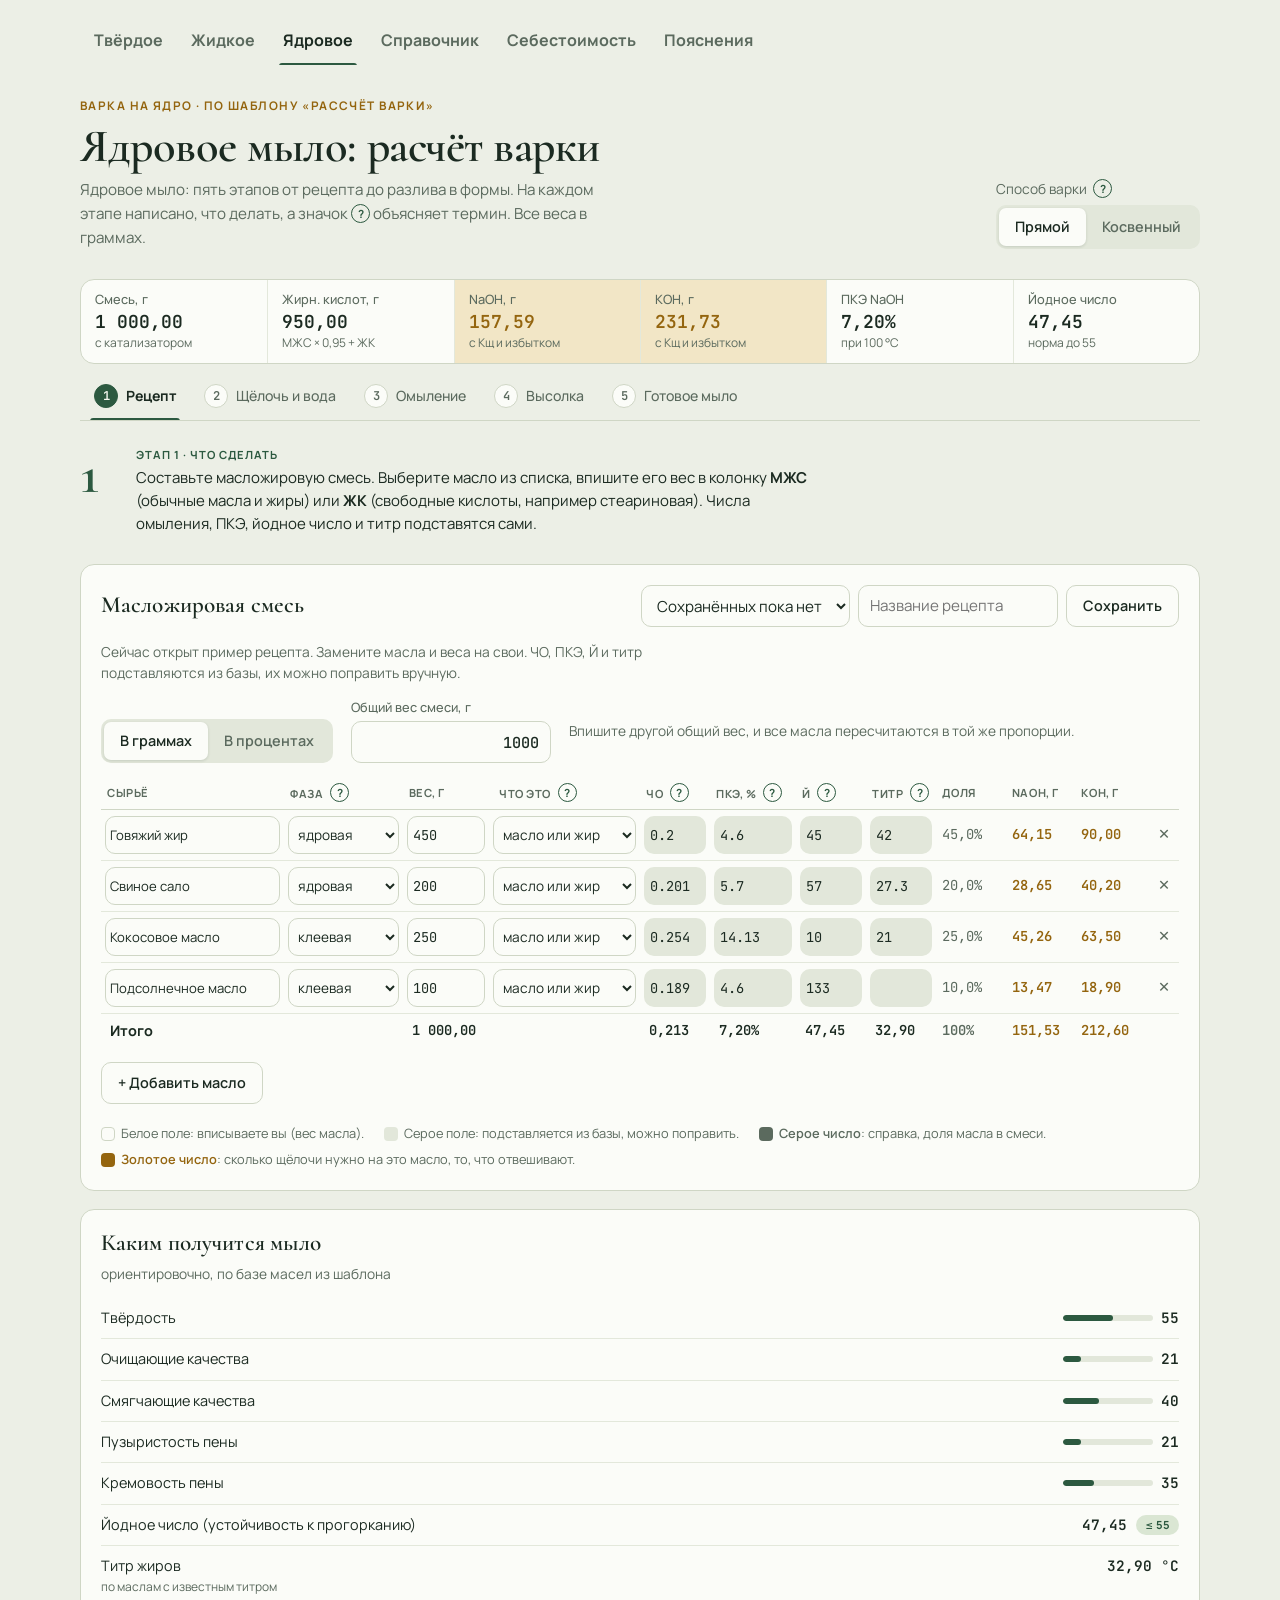
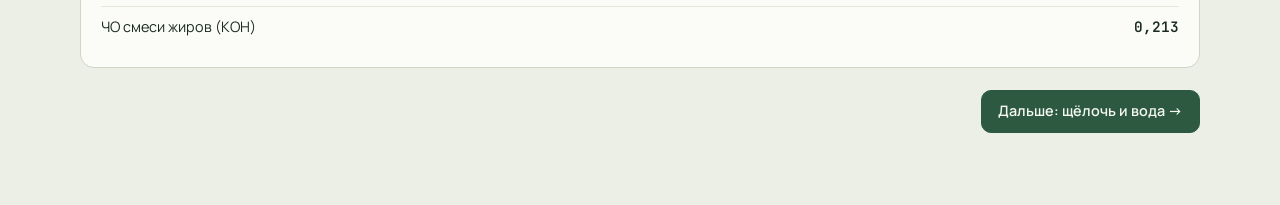
==== index.html @ 6441ebe9 "Убрана «Вода на разведение» из Жидкого Co-Authored-By: Claude Opus 5.5 <noreply@anthropic.com> Claud" ====
<!doctype html>
<html lang="ru">
<head>
<meta charset="utf-8">
<meta name="viewport" content="width=device-width,initial-scale=1,viewport-fit=cover">
<title>Калькулятор мыла</title>
<link rel="preconnect" href="https://fonts.googleapis.com">
<link rel="preconnect" href="https://fonts.gstatic.com" crossorigin>
<link rel="stylesheet" href="https://fonts.googleapis.com/css2?family=Cormorant:wght@500;600;700&family=Manrope:wght@400;500;600;700&family=JetBrains+Mono:wght@400;600&display=swap">
<style>
/* Layout: журнал варки в цветах алеппского мыла — лавровая зелень внутри, золотистая корка снаружи.
   Сверху сводка и лента этапов, ниже один этап: «что сделать», «что отвесить», затем расчёты и замеры. */
:root{
  --bg:#ecefe6; --surface:#fbfcf8; --sunk:#e2e7da; --line:#cfd6c5; --line-soft:#e3e8db;
  --ink:#1b2a21; --muted:#5b6a5e; --accent:#2c5940; --accent-ink:#f5f8f0; --accent-soft:#dae6d3;
  --lye:#94650f; --lye-soft:#f2e6c6; --bad:#a63f2e; --bad-soft:#f4ddd6;
  --f-display:"Cormorant","Cormorant Garamond",Georgia,"Times New Roman",serif;
  --f-ui:"Manrope","Segoe UI",system-ui,-apple-system,Roboto,sans-serif;
  --f-num:"JetBrains Mono",ui-monospace,"Cascadia Mono",Consolas,monospace;
  --r:14px; --r-s:10px;
}
@media (prefers-color-scheme:dark){:root:not([data-theme="light"]){
  --bg:#101712; --surface:#172019; --sunk:#1f2a22; --line:#2e3c32; --line-soft:#243028;
  --ink:#e5ece2; --muted:#9aa89c; --accent:#8cc49f; --accent-ink:#0e1711; --accent-soft:#1e3326;
  --lye:#e2b65c; --lye-soft:#382d15; --bad:#ee8f7e; --bad-soft:#3b211c; color-scheme:dark}}
:root[data-theme="dark"]{
  --bg:#101712; --surface:#172019; --sunk:#1f2a22; --line:#2e3c32; --line-soft:#243028;
  --ink:#e5ece2; --muted:#9aa89c; --accent:#8cc49f; --accent-ink:#0e1711; --accent-soft:#1e3326;
  --lye:#e2b65c; --lye-soft:#382d15; --bad:#ee8f7e; --bad-soft:#3b211c; color-scheme:dark}
*{box-sizing:border-box}
[hidden]{display:none!important}
body{background:var(--bg);color:var(--ink);font:15px/1.55 var(--f-ui);padding:0 16px 64px;-webkit-font-smoothing:antialiased}
.wrap{max-width:1120px;margin:0 auto}
h1,h2,h3{text-wrap:balance;margin:0;line-height:1.15}
h1{font:600 clamp(2rem,5vw,2.9rem)/1.02 var(--f-display);letter-spacing:-.01em}
h2{font:600 1.45rem/1.15 var(--f-display);letter-spacing:.005em}
h3{font-size:.72rem;font-weight:700;text-transform:uppercase;letter-spacing:.09em;color:var(--muted)}
p{margin:0}
b{font-weight:700}
.num,input.n,td.n,th.n,dd{font-family:var(--f-num);font-variant-numeric:tabular-nums}

/* header */
header.top{display:flex;flex-wrap:wrap;gap:16px 32px;align-items:end;justify-content:space-between;padding-block:32px 20px}
header.top .eyebrow{font-size:.74rem;font-weight:700;letter-spacing:.12em;text-transform:uppercase;color:var(--lye)}
header.top .sub{color:var(--muted);font-size:.95rem;max-width:58ch}
.mode{display:grid;gap:6px;justify-items:start}
.mode .note{display:flex;gap:6px;align-items:center}

/* sticky summary + stepper */
.sticky{position:sticky;top:env(safe-area-inset-top,0px);z-index:5;background:var(--bg);padding-block:10px 0;display:grid;gap:10px;margin-bottom:24px}
.tiles{display:grid;grid-template-columns:repeat(6,minmax(0,1fr));background:var(--surface);border:1px solid var(--line);border-radius:var(--r);overflow:hidden}
.tile{padding:10px 14px;display:grid;gap:1px;border-left:1px solid var(--line-soft);min-width:0}
.tile:first-child{border-left:0}
.tile .l{font-size:.72rem;color:var(--muted);white-space:nowrap;overflow:hidden;text-overflow:ellipsis}
.tile .v{font:600 1.12rem/1.25 var(--f-num);font-variant-numeric:tabular-nums}
.tile .u{font-size:.7rem;color:var(--muted);white-space:nowrap;overflow:hidden;text-overflow:ellipsis}
.tile.lye{background:var(--lye-soft)}
.tile.lye .v{color:var(--lye)}
.steps{display:flex;align-items:center;gap:0;overflow-x:auto;scrollbar-width:none;border-bottom:1px solid var(--line)}
.steps::-webkit-scrollbar{display:none}
.steps button{font:inherit;font-size:.92rem;font-weight:600;border:0;background:none;color:var(--muted);padding:10px 14px 12px;cursor:pointer;white-space:nowrap;display:flex;gap:8px;align-items:center;position:relative}
.steps button b{display:inline-grid;place-items:center;width:24px;height:24px;border-radius:50%;border:1.5px solid var(--line);font:600 .76rem var(--f-num);color:var(--muted);background:var(--surface)}
.steps button[aria-current="step"]{color:var(--ink)}
.steps button[aria-current="step"]::after{content:"";position:absolute;left:10px;right:10px;bottom:-1px;height:3px;border-radius:3px 3px 0 0;background:var(--accent)}
.steps button[aria-current="step"] b{background:var(--accent);border-color:var(--accent);color:var(--accent-ink)}
.steps button.done b{background:var(--accent-soft);border-color:var(--accent-soft);color:var(--accent)}
.steps button.done b::before{content:"✓"}
.steps button.done b span{display:none}
.steps .sep{flex:0 0 1px;height:22px;background:var(--line);margin:0 8px}
.steps button.tool{font-weight:500}
.steps button:hover{color:var(--ink)}

/* panels */
section.panel{display:grid;gap:18px}
.block{background:var(--surface);border:1px solid var(--line);border-radius:var(--r);padding:20px;display:grid;gap:14px;min-width:0;align-content:start}
.block>header{display:flex;flex-wrap:wrap;gap:6px 12px;align-items:center;justify-content:space-between}
.block>header .note{flex-basis:100%}
.note{color:var(--muted);font-size:.86rem;max-width:72ch}
.grid2{display:grid;grid-template-columns:repeat(auto-fit,minmax(min(100%,360px),1fr));gap:18px}
.fields{display:grid;grid-template-columns:repeat(auto-fill,minmax(min(100%,190px),1fr));gap:12px 16px}
label.f{display:flex;flex-wrap:wrap;gap:4px 6px;align-items:center;align-content:start;font-size:.8rem;font-weight:500;color:var(--muted)}
label.f>input,label.f>select{flex:1 0 100%}
label.f.check{color:var(--ink);font-size:.86rem}
label.f.check>input{flex:0 0 auto;width:18px;height:18px;min-height:0;padding:0;margin:0;accent-color:var(--accent)}
input,select{font:inherit;color:var(--ink);background:var(--surface);border:1px solid var(--line);border-radius:var(--r-s);padding:9px 11px;min-height:42px;width:100%;min-width:0;transition:border-color .15s,box-shadow .15s}
input.n{text-align:right;font-size:.95rem}
input.n:not(.manual){background:var(--sunk);border-color:transparent}
input.manual{background:var(--surface);border-color:var(--line)}
input:hover,select:hover{border-color:var(--muted)}
input:focus,select:focus{outline:none;border-color:var(--accent);box-shadow:0 0 0 3px var(--accent-soft)}
button:focus-visible,summary:focus-visible{outline:2px solid var(--accent);outline-offset:2px}
.seg{display:inline-flex;background:var(--sunk);border-radius:999px;padding:3px}
.seg button{font:inherit;font-weight:600;font-size:.9rem;border:0;background:none;color:var(--muted);padding:8px 16px;border-radius:999px;cursor:pointer}
.seg button[aria-pressed="true"]{background:var(--surface);color:var(--ink);box-shadow:0 1px 3px rgba(20,40,25,.14)}
.btn{font:inherit;font-weight:600;font-size:.9rem;border:1px solid var(--line);background:var(--surface);color:var(--ink);border-radius:999px;padding:9px 16px;cursor:pointer;min-height:42px}
.btn:hover{border-color:var(--muted)}
.btn.primary{background:var(--accent);border-color:var(--accent);color:var(--accent-ink)}
.btn.primary:hover{filter:brightness(1.08)}
.btn.ghost{border-color:transparent;background:none;color:var(--muted);padding:6px 10px;min-height:36px}
.btn.ghost:hover{color:var(--bad)}
.row{display:flex;flex-wrap:wrap;gap:8px;align-items:center}
.scroll{overflow-x:auto;min-width:0}

/* tables */
table{border-collapse:collapse;width:100%;font-size:.9rem}
th,td{padding:8px 8px;border-bottom:1px solid var(--line-soft);text-align:left;vertical-align:middle;white-space:nowrap}
th{font-size:.7rem;font-weight:700;color:var(--muted);text-transform:uppercase;letter-spacing:.06em;border-bottom-color:var(--line)}
td.n,th.n{text-align:right}
tfoot td{font-weight:700;border-bottom:0;border-top:1.5px solid var(--line);font-family:var(--f-num)}
tfoot td:first-child{font-family:var(--f-ui)}
table.oils input,table.oils select{min-height:38px;padding:6px 8px}
table.oils td.name{min-width:210px}
table.oils select{min-width:118px}
table.oils td.w input{width:92px}
table.oils td.p input{width:80px}
table.oils td[data-o]{color:var(--muted)}
table.oils td[data-o="na"],table.oils td[data-o="k"]{color:var(--lye);font-weight:600}

/* key-value results */
.kv{display:grid;grid-template-columns:1fr auto;gap:0 16px;margin:0}
.kv>div{display:contents}
.kv dt,.kv dd{padding:9px 0;border-bottom:1px solid var(--line-soft);margin:0}
.kv>div:last-child dt,.kv>div:last-child dd{border-bottom:0}
.kv dt{font-size:.92rem}
.kv dd{text-align:right;font-weight:600;align-self:start}
.kv dt small{display:block;color:var(--muted);font-size:.76rem;margin-top:1px}
.kv .hl dd{color:var(--lye)}
.kv .hl dt{font-weight:600}

/* "what to weigh" */
.weigh{display:grid;grid-template-columns:repeat(auto-fit,minmax(min(100%,150px),1fr));gap:1px;background:var(--line-soft);border-radius:var(--r-s);overflow:hidden}
.weigh div{background:var(--surface);padding:12px 14px;display:grid;gap:2px;min-width:0}
.weigh .l{font-size:.78rem;color:var(--muted)}
.weigh .v{font:600 1.6rem/1.15 var(--f-num);font-variant-numeric:tabular-nums}
.weigh .v small{font-size:.85rem;color:var(--muted);margin-left:3px}
.weigh .lye .v{color:var(--lye)}

/* chips, bars, scale */
.chip{display:inline-block;font:700 .7rem/1.6 var(--f-ui);padding:1px 9px;border-radius:999px;background:var(--sunk);color:var(--muted);vertical-align:1px;letter-spacing:.02em}
.chip.ok{background:var(--accent-soft);color:var(--accent)}
.chip.warn{background:var(--lye-soft);color:var(--lye)}
.chip.bad{background:var(--bad-soft);color:var(--bad)}
.warnbox{background:var(--lye-soft);color:var(--ink);border-radius:var(--r-s);padding:12px 14px;font-size:.88rem}
.warnbox:empty{display:none}
.scale{display:grid;grid-template-columns:repeat(auto-fit,minmax(120px,1fr));gap:3px;font-size:.78rem}
.scale div{background:var(--sunk);padding:8px;color:var(--muted);min-width:0;overflow-wrap:anywhere;hyphens:auto;line-height:1.3}
.scale div:first-child{border-radius:var(--r-s) 0 0 var(--r-s)}
.scale div:last-child{border-radius:0 var(--r-s) var(--r-s) 0}
.scale div.on{background:var(--accent);color:var(--accent-ink)}
.scale b{display:block;font:600 .74rem var(--f-num);margin-bottom:2px}
.bar{height:6px;background:var(--sunk);border-radius:3px;overflow:hidden;min-width:60px}
.bar i{display:block;height:100%;background:var(--accent);border-radius:3px}

/* stage intro */
.todo{display:grid;grid-template-columns:auto 1fr;gap:4px 18px;align-items:start;padding:4px 0 6px}
.todo .big{grid-row:span 3;font:600 3.6rem/0.9 var(--f-display);color:var(--accent);min-width:1.4ch}
.todo h3{color:var(--accent)}
.todo p,.todo div{max-width:76ch;font-size:.98rem}
.todo div p+p{margin-top:6px}
.alert{background:var(--lye-soft);border-radius:var(--r-s);padding:12px 16px;font-size:.92rem}
.alert::before{content:"Важно. ";font-weight:700;color:var(--lye)}
.nextrow{display:flex;justify-content:space-between;gap:10px;flex-wrap:wrap;padding-top:4px}
.legend{display:flex;flex-wrap:wrap;gap:6px 16px;font-size:.8rem;color:var(--muted)}

/* help */
.q{font:700 .7rem/1 var(--f-ui);width:19px;height:19px;border-radius:50%;border:1.5px solid currentColor;background:transparent;color:var(--accent);cursor:pointer;padding:0;display:inline-grid;place-items:center;flex:0 0 auto;text-transform:none;letter-spacing:0;vertical-align:1px}
.q.static{cursor:default}
.q:not(.static):hover{background:var(--accent);border-color:var(--accent);color:var(--accent-ink)}
details.more{gap:0}
details.more[open]{gap:14px}
details.more summary{cursor:pointer;display:flex;gap:4px 12px;align-items:baseline;flex-wrap:wrap;list-style:none}
details.more summary::-webkit-details-marker{display:none}
details.more summary h2::after{content:" +";color:var(--muted);font-family:var(--f-ui);font-weight:400}
details.more[open] summary h2::after{content:" −"}
details.more p+p{margin-top:8px}
.sheet{position:fixed;left:0;right:0;bottom:0;z-index:20;display:flex;justify-content:center;padding:0 12px calc(12px + env(safe-area-inset-bottom,0px))}
.sheet-in{background:var(--surface);border:1px solid var(--line);border-radius:18px;box-shadow:0 18px 50px rgba(10,25,15,.22);padding:16px 18px 18px;max-width:560px;width:100%;display:grid;gap:8px;animation:up .18s ease-out}
.sheet-in h2{font-size:1.35rem}
@keyframes up{from{transform:translateY(12px);opacity:.4}to{transform:none;opacity:1}}
.gloss{display:grid;grid-template-columns:repeat(auto-fill,minmax(min(100%,300px),1fr));gap:16px 28px;margin:0}
.gloss div{display:grid;gap:3px}
.gloss dt{font:600 1.15rem var(--f-display)}
.gloss dd{margin:0;color:var(--muted);font-size:.88rem}
.toast{position:fixed;left:50%;bottom:calc(20px + env(safe-area-inset-bottom,0px));transform:translateX(-50%);background:var(--ink);color:var(--bg);padding:9px 16px;border-radius:999px;font-size:.88rem;font-weight:600;z-index:30}

.unitbar{display:flex;flex-wrap:wrap;gap:10px 18px;align-items:end}
.unitbar .total{width:200px}
.unitbar .note{flex:1 1 240px;align-self:center}
.unitbar .note.bad{color:var(--bad);font-weight:600}
/* phone */
@media (max-width:760px){
  header.top{padding-block:22px 12px}
  .tiles{grid-template-columns:repeat(3,minmax(0,1fr))}
  .tile{padding:7px 10px}
  .tile:nth-child(4){border-left:0}
  .tile:nth-child(n+4){border-top:1px solid var(--line-soft)}
  .tile .u{display:none}
  .tile .v{font-size:.95rem}
  .block{padding:16px}
  .todo{grid-template-columns:1fr}
  .todo .big{display:none}
  .scale{grid-template-columns:repeat(3,minmax(0,1fr))}
  .scale div{border-radius:6px!important}
  /* масла карточками */
  table.oils thead{display:none}
  table.oils,table.oils tbody,table.oils tfoot{display:block}
  table.oils tbody tr{display:grid;grid-template-columns:repeat(2,minmax(0,1fr));gap:8px 10px;padding:12px;border:1px solid var(--line);border-radius:var(--r-s);margin-bottom:10px;position:relative}
  table.oils tbody td{display:grid;gap:3px;border:0;padding:0;white-space:normal;min-width:0}
  table.oils tbody td::before{content:attr(data-label);font:600 .68rem var(--f-ui);text-transform:uppercase;letter-spacing:.06em;color:var(--muted)}
  table.oils tbody td.name{grid-column:1/-1;min-width:0;padding-right:36px}
  table.oils tbody td.w input,table.oils tbody td.p input{width:100%}
  table.oils tbody td[data-o]{text-align:left}
  table.oils tbody td.del{position:absolute;top:8px;right:6px}
  table.oils tbody td.del::before{display:none}
  table.oils tfoot tr{display:grid;grid-template-columns:repeat(2,minmax(0,1fr));gap:4px 10px;padding:12px;background:var(--sunk);border-radius:var(--r-s)}
  table.oils tfoot td{border:0;padding:0;text-align:left;display:flex;justify-content:space-between;gap:6px}
  table.oils tfoot td::before{content:attr(data-label);font-family:var(--f-ui);font-weight:500;color:var(--muted);font-size:.8rem}
  table.oils tfoot td:first-child,table.oils tfoot td:empty{display:none}
}
@media (prefers-reduced-motion:reduce){*{transition:none!important;animation:none!important}}
.vtabs{display:inline-flex;justify-self:start;width:max-content;gap:2px;background:var(--sunk);border-radius:999px;padding:3px;margin-bottom:12px}
.vtabs button{font:inherit;font-weight:500;border:0;background:none;color:var(--muted);padding:7px 16px;border-radius:999px;cursor:pointer}
.vtabs button[aria-selected="true"]{background:var(--surface);color:var(--ink);box-shadow:0 1px 3px rgba(0,0,0,.12)}
label.f{align-content:end}
.fields label.f{align-items:end}
@media (min-width:761px){
  table.oils{table-layout:fixed;width:100%}
  .scroll:has(#oils){overflow-x:visible}
  table.oils th,table.oils td{white-space:normal;padding:6px 4px}
  table.oils th{font-size:.62rem;letter-spacing:.03em}
  table.oils td.name,table.oils select{min-width:0}
  table.oils th:first-child{width:22%}
  table.oils td input,table.oils td select,table.oils td.w input,table.oils td.p input{width:100%;padding:6px 5px;font-size:.85rem}
  table.oils th:last-child{width:34px}
  table.oils td[data-o]{font-size:.8rem}
}
details.more summary{align-items:center;flex-wrap:nowrap}
details.more summary .note{flex:1}
details.more summary h2::after{content:none}
details.more summary::after{content:"Показать ▾";flex:none;margin-left:auto;font:500 .85rem var(--f-ui);color:var(--accent);border:1px solid var(--accent);border-radius:999px;padding:5px 14px}
details.more[open] summary::after{content:"Скрыть ▴"}
details.more summary:hover::after{background:var(--accent-soft)}
@media (max-width:760px){details.more summary{flex-wrap:wrap}}
/* консистентность */
.block>header .note,details.more summary .note{flex-basis:100%;margin:0;text-align:left}
details.more summary{flex-wrap:wrap}
details.more summary h2{flex:1}
details.more summary::after{order:2}
details.more summary .note{order:3}
.kv{column-gap:0}
.kv dd{padding-left:16px}
input,select,input.n{min-height:42px;height:42px;font-size:.95rem}
table.oils input,table.oils select{height:38px;min-height:38px}
.btn,.btn.ghost{min-height:42px;padding:9px 16px}
.btn.ghost{border-color:var(--line);background:none;color:var(--muted)}
.btn.ghost:hover{border-color:var(--bad);color:var(--bad)}
.fields{grid-template-columns:repeat(auto-fill,minmax(min(100%,200px),1fr))}
@media (min-width:761px){table.oils th:nth-child(2){width:11%}}
.kv dd{align-self:stretch}
.block>header{display:grid;grid-template-columns:1fr auto;align-items:center}
.block>header>.note{grid-column:1/-1}
table.oils .btn.ghost{border-color:transparent;min-height:32px;padding:4px 8px}
table.oils input,table.oils select{font-size:.85rem}
table.oils td input{padding:4px 4px;font-size:.82rem}
/* одно правило для элементов управления: радиус как у полей, высота 42 */
.btn,.seg,.vtabs,details.more summary::after{border-radius:var(--r-s)}
.seg button,.vtabs button{border-radius:calc(var(--r-s) - 3px);min-height:36px}
.vtabs button{font-weight:600;font-size:.9rem}
details.more summary::after{font-weight:600;font-size:.9rem;padding:9px 16px;border-color:var(--line);color:var(--ink)}
details.more summary{display:grid;grid-template-columns:1fr auto;align-items:center;gap:4px 12px}
details.more summary .note{grid-column:1/-1;grid-row:2}
details.more summary::after{grid-column:2;grid-row:1}
label.f{white-space:nowrap}
.fields{grid-template-columns:repeat(auto-fill,minmax(min(100%,210px),1fr))}
@media (min-width:761px){table.oils th:first-child{width:19%}table.oils th:nth-child(4){width:10.5%}table.oils th:nth-child(3){width:8%}}
input[type=number]{-moz-appearance:textfield;appearance:textfield}
input[type=number]::-webkit-inner-spin-button,input[type=number]::-webkit-outer-spin-button{-webkit-appearance:none;margin:0}
table.oils th{white-space:nowrap}
@media (min-width:761px){table.oils th:first-child{width:17%}table.oils th:nth-child(4){width:14%}table.oils th.kind{padding-left:10px}}
@media (min-width:761px){table.oils th,table.oils td,table.oils td input.n{text-align:left}table.oils th{padding-left:6px}table.oils th .q{margin-left:4px}table.oils td[data-o]{padding-left:6px}}
@media (min-width:761px){table.oils th:nth-child(6){width:8%}table.oils th:nth-child(5),table.oils th:nth-child(7),table.oils th:nth-child(8){width:6.5%}}
.howto{margin:0;padding-left:1.3em;display:grid;gap:10px;max-width:80ch}
.howto li{line-height:1.5}
#step-help .block p{max-width:80ch}
.gloss div{align-content:start}
.gloss dd{font-family:var(--f-ui);line-height:1.5}
.gloss dt{font-family:var(--f-ui);font-weight:700}
label.f.check,.fields label.f.check{display:flex;flex-wrap:nowrap;align-items:center;align-content:center;gap:8px;white-space:normal}
label.f.check>input{order:-1}
.fields label.f.check{grid-column:1/-1;justify-content:start;white-space:nowrap}
.kv .hl dt{font-weight:400}
/* единая шкала: текст 15 / строки и числа 14.4 / подписи 12.8 / мелкое 12 / заголовки таблиц 11.2 */
.todo p,#step-help .block p,.howto li{font-size:15px}
.kv dt{font-size:.9rem}
.kv dd{font-size:.9rem;font-weight:600}
.kv dt small,.tile .u,small{font-size:.75rem}
label.f,.weigh .l,#weigh .l,.tile .l,.sticky .tile .l{font-size:.8rem;font-weight:500;color:var(--muted)}
.note,span.note,p.note{font-size:.86rem}
th,th.n,table.oils th,table.oils th.kind,.u-lab{font-family:var(--f-ui)!important;font-size:.7rem!important;font-weight:700;letter-spacing:.05em;text-transform:uppercase;color:var(--muted)}
td.n,table.oils td[data-o]{font-family:var(--f-num);font-size:.86rem;font-weight:400}
tfoot td,tfoot td.n{font-weight:700}
table.oils td[data-o="na"],table.oils td[data-o="k"]{font-weight:600}
.gloss dt{font-size:15px}
.scale b{font-size:.75rem}
.gloss dd,#step-help .block p.note{font-size:.86rem}
.scale div{font-size:.8rem}
.steps button,.alert{font-size:.9rem}
h3,.todo h3{font-size:.7rem}
/* контрольная проверка */
table th{white-space:normal}
#sol td input,#pkefa td input{width:72px!important}
@media (max-width:760px){
  .block>header .row{flex-wrap:wrap;width:100%;grid-column:1/-1}
  .block>header .row>*{flex:1 1 100%;width:100%!important;max-width:none!important;min-width:0!important}
  .block>header .row>.btn{flex:1 1 40%}
  #costs td input[aria-label="Статья"]{min-width:150px}
  #adds td input[data-k="n"]{min-width:120px}
}
details.more,details.more>*{min-width:0;max-width:100%}
details.more summary .note{white-space:normal}
.block,details.more{grid-template-columns:minmax(0,1fr)}
#sol th,#sol td{padding:6px 5px}
#sol td input{width:60px!important;padding:6px 6px}
@media (max-width:760px){#costs td:first-child{min-width:190px}#costs td:first-child input{width:100%}}
details.more summary h2::after,details.more[open] summary h2::after{content:none}
@media (min-width:761px){table.oils tfoot td{padding-left:9px;font-weight:600}table.oils tfoot td#t-p,table.oils tfoot td#t-naoh,table.oils tfoot td#t-koh{padding-left:6px}table.oils tfoot td:first-child{font-weight:700}}
.legend{list-style:none;margin:6px 0 0;padding:0;display:flex;flex-wrap:wrap;gap:6px 20px;font-size:.8rem;color:var(--muted)}
.legend li{display:flex;align-items:center;gap:6px}
.sw{display:inline-block;width:14px;height:14px;border-radius:4px;flex:none}
.sw-in{background:var(--surface);border:1px solid var(--line)}.sw-db{background:var(--sunk)}
.sw-mu{background:var(--muted)}.sw-ly{background:var(--lye)}
.lg-mu{color:var(--muted);font-weight:600}.lg-ly{color:var(--lye);font-weight:600}
table.oils tfoot #t-naoh,table.oils tfoot #t-koh{color:var(--lye)}
table.oils tfoot #t-p{color:var(--muted)}
.beg-pick{display:flex;flex-wrap:wrap;gap:12px 32px;margin:8px 0}
.beg-pick>div{display:grid;gap:4px;justify-items:start}
.pick-l{font-size:.8rem;font-weight:500;color:var(--muted)}
#beg-steps td.how{color:var(--muted);font-size:.86rem;white-space:normal;min-width:200px}
#beg-steps td,#beg-steps th,#beg-oils td,#beg-oils th{white-space:normal}
#beg-steps td:first-child{width:32px;color:var(--muted)}
#beg-steps tr.hl td{font-weight:600}
#beg-steps tr.hl td.n{color:var(--lye)}
#beg-oils tfoot td{font-weight:700;border-top:1.5px solid var(--line)}
#beg-todo{margin-top:12px}
.note-safe{margin-bottom:6px}
@media (max-width:760px){
  #beg-steps thead{display:none}
  #beg-steps,#beg-steps tbody{display:block}
  #beg-steps tr{display:grid;grid-template-columns:24px 1fr auto;gap:2px 8px;padding:10px 0;border-bottom:1px solid var(--line-soft)}
  #beg-steps td{border:0;padding:0}
  #beg-steps td.how{grid-column:2/-1;min-width:0}
  #beg-oils td,#beg-oils th{padding:8px 4px;font-size:.8rem}
}
@media (max-width:760px){#beg-steps td.n{grid-column:3;grid-row:1;white-space:nowrap;text-align:right}#beg-steps td.how{grid-row:2}}
.tabs{border-bottom:0}
.tabs button{font-size:1rem;font-weight:700;color:var(--muted)}
.tabs button[aria-current="page"]{color:var(--ink)}
.tabs button[aria-current="page"]::after{content:"";position:absolute;left:10px;right:10px;bottom:-1px;height:3px;border-radius:3px 3px 0 0;background:var(--accent)}
.stepnav{border-bottom:1px solid var(--line)}
.stepnav button{font-size:.88rem;font-weight:500}
.stepnav button[aria-current="step"]{font-weight:700}
@media (max-width:760px){.tabs button{font-size:.9rem;padding:10px 10px 12px}}
@media (max-width:760px){.tabs{flex-wrap:wrap;overflow:visible}.tabs button{padding:8px 10px 10px}}
select:disabled{opacity:1;color:var(--ink);background:transparent;border-color:transparent;box-shadow:none;padding-left:0;cursor:default;-webkit-appearance:none;appearance:none;font-weight:600}
#tabs{position:sticky;top:env(safe-area-inset-top,0px);z-index:6;background:var(--bg);padding-top:10px}
.sticky{top:calc(env(safe-area-inset-top,0px) + var(--tabh,48px))}
body:not([data-view="calc"]) .mode,body:not([data-view="calc"]) .sticky{display:none}
@media (max-width:600px){
#beg-oils thead{display:none}
#beg-oils,#beg-oils tbody,#beg-oils tfoot{display:block;width:100%}
#beg-oils tfoot tr{display:flex;justify-content:space-between;gap:12px}
#beg-oils tbody tr[data-i]{display:grid;grid-template-columns:1fr 1fr 1fr auto;gap:4px 8px;align-items:end;padding:10px 0;border-bottom:1px solid var(--line)}
#beg-oils tbody td{border:0;padding:0}
#beg-oils tbody td:first-child{grid-column:1/-1}
#beg-oils tbody td[data-label]::before{content:attr(data-label);display:block;font-size:.8rem;font-weight:500;color:var(--muted);text-align:left;margin-bottom:4px;font-family:var(--f-ui);white-space:nowrap}
#beg-oils tbody input{width:100%!important}
#beg-oils tbody td[data-o]{align-self:end;padding-bottom:12px}
#beg-props th,#beg-props td{padding-inline:4px;font-size:.82rem}
}
#beg-recipe .wv{color:var(--lye);font-weight:700}
#beg-recipe tr.sep td{border-top:2px solid var(--line)}
.beg-props-head{display:flex;justify-content:flex-end;gap:12px;font-size:.7rem;font-weight:600;letter-spacing:.06em;text-transform:uppercase;color:var(--muted);margin:4px 0 -4px}
.beg-props-head span:nth-child(1){min-width:64px;text-align:right}.beg-props-head span:nth-child(2){min-width:120px;text-align:right}.beg-props-head span:nth-child(3){min-width:96px;text-align:right}
#step-beg .fields{grid-template-columns:repeat(auto-fit,minmax(min(100%,150px),1fr))}
#step-beg .fields label.f{white-space:nowrap}
</style>
</head>
<body>
<div class="wrap">
<nav class="steps tabs" id="tabs" aria-label="Разделы">
    <button type="button" data-tab="hard">Твёрдое</button>
    <button type="button" data-tab="liquid">Жидкое</button>
    <button type="button" data-tab="calc" aria-current="page">Ядровое</button>
    <button type="button" data-tab="ref">Справочник</button>
    <button type="button" data-tab="cost">Себестоимость</button>
    <button type="button" data-tab="help">Пояснения</button>
  </nav>
<header class="top">
  <div style="display:grid;gap:8px">
    <span class="eyebrow" id="hd-eyebrow">Варка на ядро · по шаблону «Рассчёт варки»</span>
    <h1 id="hd-h1">Ядровое мыло: расчёт варки</h1>
    <p class="sub" id="hd-sub">Ядровое мыло: пять этапов от рецепта до разлива в формы. На каждом этапе написано, что делать, а значок <span class="q static">?</span> объясняет термин. Все веса в граммах.</p>
  </div>
  <div class="mode">
    <span class="note">Способ варки <button type="button" class="q" data-t="Способ">?</button></span>
    <div class="seg" role="group" aria-label="Способ варки">
      <button type="button" id="m-direct" aria-pressed="true">Прямой</button>
      <button type="button" id="m-indirect" aria-pressed="false">Косвенный</button>
    </div>
  </div>
</header>

<div class="sticky">
  <div class="tiles" id="tiles"></div>
  <nav class="steps stepnav" id="stepnav" aria-label="Этапы расчёта">
    <button type="button" data-step="1" aria-current="step"><b><span>1</span></b>Рецепт</button>
    <button type="button" data-step="2"><b><span>2</span></b>Щёлочь и вода</button>
    <button type="button" data-step="3"><b><span>3</span></b>Омыление</button>
    <button type="button" data-step="4"><b><span>4</span></b>Высолка</button>
    <button type="button" data-step="5"><b><span>5</span></b>Готовое мыло</button>
  </nav>
</div>

<!-- ============ 1 РЕЦЕПТ ============ -->
<section class="panel" id="step-1">
  <div class="todo">
    <span class="big">1</span><h3>Этап 1 · что сделать</h3>
    <p>Составьте масложировую смесь. Выберите масло из списка, впишите его вес в колонку <b>МЖС</b> (обычные масла и жиры) или <b>ЖК</b> (свободные кислоты, например стеариновая). Числа омыления, ПКЭ, йодное число и титр подставятся сами.</p>
  </div>

  <div class="block">
    <header>
      <h2>Масложировая смесь</h2>
      <div class="row">
        <select id="recipe-list" aria-label="Открыть рецепт" style="width:auto;min-width:170px;max-width:240px"></select>
        <input id="recipe-name" placeholder="Название рецепта" aria-label="Название рецепта" style="width:200px">
        <button class="btn" id="save-recipe" type="button">Сохранить</button>
        <button class="btn ghost" id="del-recipe" type="button">Удалить</button>
      </div>
    </header>
    <p class="note" id="sample-note"></p>
    <div class="unitbar">
      <div class="seg" role="group" aria-label="Как вводить масла">
        <button type="button" id="u-g" aria-pressed="true">В граммах</button>
        <button type="button" id="u-p" aria-pressed="false">В процентах</button>
      </div>
      <label class="f total" for="total">Общий вес смеси, г<input class="n manual" id="total" type="number" step="any" min="0"></label>
      <p class="note" id="unit-note"></p>
    </div>
    <div class="scroll">
      <table class="oils" id="oils">
        <thead><tr>
          <th>Сырьё</th><th>Фаза <button type="button" class="q" data-t="Фаза">?</button></th>
          <th class="n"><span class="u-lab">Вес, г</span></th>
          <th class="kind">Что это <button type="button" class="q" data-t="Тип">?</button></th>
          <th class="n">ЧО <button type="button" class="q" data-t="ЧО">?</button></th>
          <th class="n">ПКЭ, % <button type="button" class="q" data-t="ПКЭ">?</button></th>
          <th class="n">Й <button type="button" class="q" data-t="Й">?</button></th>
          <th class="n">Титр <button type="button" class="q" data-t="Титр">?</button></th>
          <th class="n">Доля</th><th class="n">NaOH, г</th><th class="n">KOH, г</th><th></th>
        </tr></thead>
        <tbody></tbody>
        <tfoot><tr>
          <td colspan="2">Итого</td><td class="n" id="t-mzs" data-label="Вес, г"></td><td class="n" id="t-fa" data-label="Кислоты"></td>
          <td class="n" id="t-sap" data-label="ЧО смеси"></td><td class="n" id="t-pke" data-label="ПКЭ"></td><td class="n" id="t-iod" data-label="Й"></td><td class="n" id="t-titr" data-label="Титр"></td>
          <td class="n" id="t-p" data-label="Доля"></td><td class="n" id="t-naoh" data-label="NaOH, г"></td><td class="n" id="t-koh" data-label="KOH, г"></td><td></td>
        </tr></tfoot>
      </table>
    </div>
    <div class="row"><button class="btn" id="add-oil" type="button">+ Добавить масло</button>
      </div>
    <ul class="legend">
      <li><i class="sw sw-in"></i><span>Белое поле: вписываете вы (вес масла).</span></li>
      <li><i class="sw sw-db"></i><span>Серое поле: подставляется из базы, можно поправить.</span></li>
      <li><i class="sw sw-mu"></i><span><span class="lg-mu">Серое число</span>: справка, доля масла в смеси.</span></li>
      <li><i class="sw sw-ly"></i><span><span class="lg-ly">Золотое число</span>: сколько щёлочи нужно на это масло, то, что отвешивают.</span></li>
    </ul>
    <datalist id="oil-names"></datalist>
    <div class="warnbox" id="oil-warn"></div>
  </div>

  <div class="block">
    <header><h2>Каким получится мыло</h2><span class="note">ориентировочно, по базе масел из шаблона</span></header>
    <dl class="kv" id="props"></dl>
  </div>
  <div class="nextrow"><span></span><button class="btn primary" type="button" data-go="2">Дальше: щёлочь и вода →</button></div>
</section>

<!-- ============ 2 ЩЁЛОЧЬ ============ -->
<section class="panel" id="step-2" hidden>
  <div class="todo">
    <span class="big">2</span><h3>Этап 2 · что сделать</h3>
    <p>Проверьте <b>Кщ</b> своей щёлочи (вкладка «Справочник», титрование) и подготовьте растворы. Щёлочь можно влить сразу (<b>полное внесение</b>), тогда воды нужно больше, или частями (<b>дробное внесение</b>), тогда масса гуще и ближе к нужному КЧ. Сразу подготовьте соль и щёлочь для подвижности массы.</p>
  </div>
  <div class="block">
    <h2>Параметры</h2>
    <div class="fields">
      <label class="f" for="kna">Кщ NaOH <button type="button" class="q" data-t="Кщ">?</button><input class="n manual" id="kna" type="number" step="any" value="1.02"></label>
      <label class="f" for="kk">Кщ KOH <button type="button" class="q" data-t="f:kk">?</button><input class="n manual" id="kk" type="number" step="any" value="1.04"></label>
      <label class="f" for="kch">Желаемое КЧ, % <button type="button" class="q" data-t="КЧ">?</button><input class="n manual" id="kch" type="number" step="any" value="70"></label>
      <label class="f" for="share">Доля NaOH, % <button type="button" class="q" data-t="Доля">?</button><input class="n manual" id="share" type="number" step="any" value="100"></label>
      <label class="f" for="cat">Катализатор, г <button type="button" class="q" data-t="Катализатор">?</button><input class="n manual" id="cat" type="number" step="any" value="0"></label>
      <label class="f" for="catkch">КЧ катализатора, % <button type="button" class="q" data-t="f:catkch">?</button><input class="n manual" id="catkch" type="number" step="any" value="0"></label>
      <label class="f check only-ind" for="two"><input type="checkbox" id="two"> Клеевые жиры ввести во 2-м омылении <button type="button" class="q" data-t="2-е омыление">?</button></label>
    </div>
    <p class="note only-two">Щёлочь и вода на этом этапе считаются только на ядровые жиры. Клеевые жиры из рецепта посчитаны во 2-м омылении на этапе «Высолка».</p>
  </div>
  <div class="block">
    <header><h2>Что отвесить</h2><span class="note">Всё это нужно приготовить перед варкой. Числа для случая, когда щёлочь вносят за один раз; порциями смотрите вкладку «Б» ниже.</span></header>
    <div class="weigh" id="weigh"></div>
  </div>
  <div class="block">
    <header><h2>Как вносить щёлочь</h2><button type="button" class="q" data-t="Дробное">?</button></header>
    <div class="vtabs" role="tablist">
      <button type="button" role="tab" data-v="full" aria-selected="true">А · Всё сразу</button>
      <button type="button" role="tab" data-v="frac" aria-selected="false">Б · Порциями</button>
    </div>
    <div class="vpane" data-v="full">
      <p class="note">Вся щёлочь сразу, воды столько, чтобы раствор был на 0,5% слабее ПКЭ и масса не высолилась раньше времени.</p>
      <dl class="kv" id="full"></dl>
    </div>
    <div class="vpane" data-v="frac" hidden>
      <p class="note">Щёлочь частями. Следующую порцию вносите, когда предыдущая омылилась.</p>
      <p class="note"><b>Как понять, что порция омылилась:</b> масса стала однородной и прозрачной, без жирных пятен на поверхности. Капля массы на стекле застывает прозрачной, без жирного ободка. Проба с фенолфталеином бледно-розовая или бесцветная: щёлочь израсходована. Если проба ярко-малиновая, щёлочь ещё не прореагировала, варите дальше.</p>
      <dl class="kv" id="frac"></dl>
    </div>
  </div>
  <div class="grid2">
    <div class="block">
      <header><h2>Подвижность массы</h2><button type="button" class="q" data-t="Подвижность">?</button></header>
      <p class="note" id="mob-rule"></p>
      <dl class="kv" id="mob"></dl>
    </div>
    <div class="block">
      <header><h2>Две щёлочи</h2><button type="button" class="q" data-t="Две щёлочи">?</button></header>
      <p class="note">Обычно варят на одной щёлочи. Смесь нужна, если хотите мыло мягче: долю NaOH меняют в «Параметрах».</p>
      <dl class="kv" id="split"></dl>
    </div>
  </div>
  <details class="block more">
    <summary><h2>Карбонатное омыление</h2><span class="note">если омыляете содой или поташом</span></summary>
    <div class="scroll"><table><thead><tr><th>Реактив</th><th class="n">Вес, г</th><th class="n">ПКЭ</th><th class="n">Вода, г</th><th>Р-р</th></tr></thead><tbody id="carb"></tbody></table></div>
    <p class="note">Воду для 30% растворов щёлочи можно долить на глаз.</p>
  </details>
  <div class="nextrow"><button class="btn" type="button" data-go="1">← Рецепт</button><button class="btn primary" type="button" data-go="3">Дальше: омыление →</button></div>
</section>

<!-- ============ 3 ОМЫЛЕНИЕ ============ -->
<section class="panel" id="step-3" hidden>
  <div class="todo">
    <span class="big">3</span><h3>Этап 3 · что сделать</h3>
    <p id="todo-3"></p>
    <p>Соль вводите, когда омылено около 50% сырья: она уменьшает гидролиз мыла.</p>
  </div>
  <div class="grid2">
    <div class="block">
      <h2>Взвесьте массу в котле</h2>
      <div class="fields">
        <label class="f" for="pot">Посуда <button type="button" class="q" data-t="f:pot">?</button><select id="pot"></select></label>
        <label class="f" for="tare">Вес тары, г <button type="button" class="q" data-t="f:tare">?</button><input class="n manual" id="tare" type="number" step="any" value="0"></label>
        <label class="f" for="brutto">Вес с массой (брутто), г <button type="button" class="q" data-t="f:brutto">?</button><input class="n manual" id="brutto" type="number" step="any" value="0"></label>
      </div>
      <div class="row">
        <input id="pot-name" placeholder="Название посуды" aria-label="Название посуды" style="flex:1;min-width:140px">
        <button class="btn" id="pot-save" type="button">Запомнить посуду</button>
        <button class="btn ghost" id="pot-del" type="button">Удалить из списка</button>
      </div>
      <dl class="kv" id="mass"></dl>
    </div>
    <div class="block">
      <header><h2>Концентрация электролитов</h2><button type="button" class="q" data-t="КЭ">?</button></header>
      <p class="note">Впишите, сколько граммов электролита (щёлочь и соль) сейчас в водной фазе, по анализу или по вашему учёту внесённого.</p>
      <div class="fields">
        <label class="f" for="ke-na">КЭ, г (натровое) <button type="button" class="q" data-t="f:ke-na">?</button><input class="n manual" id="ke-na" type="number" step="any" value="0"></label>
        <label class="f" for="ke-k">КЭ, г (калийное) <button type="button" class="q" data-t="f:ke-k">?</button><input class="n manual" id="ke-k" type="number" step="any" value="0"></label>
        <label class="f" for="ke-req-na">Нужная КЭ, % (натр.) <button type="button" class="q" data-t="f:ke-req-na">?</button><input class="n manual" id="ke-req-na" type="number" step="any" value="1"></label>
        <label class="f" for="ke-req-k">Нужная КЭ, % (кали.) <button type="button" class="q" data-t="f:ke-req-k">?</button><input class="n manual" id="ke-req-k" type="number" step="any" value="1"></label>
      </div>
      <h3>Как ведёт себя масса</h3>
      <div class="scale" id="ke-scale"></div>
      <dl class="kv" id="ke"></dl>
    </div>
  </div>
  <div class="block">
    <header><h2>Свободная щёлочь</h2><span class="note">по результатам анализа</span></header>
    <div class="fields">
      <label class="f" for="fa-mass">Масса для анализа, г <button type="button" class="q" data-t="f:fa-mass">?</button><input class="n manual" id="fa-mass" type="number" step="any" value="0"></label>
      <label class="f" for="fa-na">Натровое, % в массе <button type="button" class="q" data-t="f:fa-na">?</button><input class="n manual" id="fa-na" type="number" step="any" value="0"></label>
      <label class="f" for="fa-k">Калийное, % в массе <button type="button" class="q" data-t="f:fa-k">?</button><input class="n manual" id="fa-k" type="number" step="any" value="0"></label>
    </div>
    <dl class="kv" id="free"></dl>
    <p class="note">Массу не изменять после замера до следующего анализа.</p>
  </div>
  <div class="nextrow"><button class="btn" type="button" data-go="2">← Щёлочь и вода</button><button class="btn primary" type="button" data-go="4">Дальше: высолка →</button></div>
</section>

<!-- ============ 4 ВЫСОЛКА ============ -->
<section class="panel" id="step-4" hidden>
  <div class="todo">
    <span class="big">4</span><h3>Этап 4 · что сделать</h3>
    <div id="todo-4"></div>
  </div>
  <div class="alert">Перед отстаиванием доведите массу до кипения и дайте хорошо прокипеть во всей толще. Так электролит распределится равномерно, хлопья разобьются, ядро отдаст больше воды и КЧ будет выше.</div>
  <div class="grid2">
    <div class="block" id="salting-block">
      <header><h2>Полная высолка</h2><button type="button" class="q" data-t="Высолка">?</button></header>
      <p class="note">Растворы 20%: 1 часть вещества и 4 части воды. Значения ниже — вес раствора. Расчёт берёт массу и КЭ из этапа 3.</p>
      <dl class="kv" id="salting"></dl>
    </div>
    <div class="block">
      <header><h2>КЭ для частичной высолки и шлифования</h2><button type="button" class="q" data-t="Шлифование">?</button></header>
      <p class="note">«Справочник» Товбина, для рецептов около 80% ядровых и 20% клеевых жиров.</p>
      <div class="scroll"><table><thead><tr><th>КЧ массы</th><th class="n">КЭ в массе</th><th class="n">КЭ в водной фазе</th></tr></thead>
      <tbody><tr><td>52–54%</td><td class="n">1,30%</td><td class="n">2,80%</td></tr><tr><td>54–56%</td><td class="n">1,00%</td><td class="n">2,20%</td></tr><tr><td>56–58%</td><td class="n">0,80%</td><td class="n">1,90%</td></tr></tbody></table></div>
    </div>
  </div>
  <div class="block only-ind">
    <header><h2>Итог полной высолки</h2><span class="note">взвесьте ядро, клей и щёлок после отстаивания</span></header>
    <div class="fields">
      <label class="f" for="w-core">Вес ядра, г <button type="button" class="q" data-t="f:w-core">?</button><input class="n manual" id="w-core" type="number" step="any" value="0"></label>
      <label class="f" for="w-glue">Вес подмыльного клея, г <button type="button" class="q" data-t="f:w-glue">?</button><input class="n manual" id="w-glue" type="number" step="any" value="0"></label>
      <label class="f" for="w-lye">Вес 1-го подмыльного щёлока, г <button type="button" class="q" data-t="f:w-lye">?</button><input class="n manual" id="w-lye" type="number" step="any" value="0"></label>
    </div>
    <dl class="kv" id="core1out"></dl>
    <p class="note">Высолку можно повторять сколько угодно раз: меняйте вес и КЭ, пока не получится нужное ядро. Обычно КЧ ядра 50–60%, выше 60% — отличный результат.</p>
  </div>
  <div class="only-two">
    <div class="todo">
      <span class="big">2</span><h3>2-е омыление · что сделать</h3>
      <p>Смешайте ядро с клеевыми жирами из рецепта и омыляйте снова. Если титровали ядро, впишите остаток щёлочи в нём: он вычтется из расчёта. Не титровали — оставьте ноль.</p>
    </div>
    <div class="grid2">
      <div class="block">
        <header><h2>2-е омыление: клеевые жиры к ядру</h2><button type="button" class="q" data-t="2-е омыление">?</button></header>
        <div class="fields">
          <label class="f" for="rest-na">Остаток NaOH в ядре, г <button type="button" class="q" data-t="f:rest-na">?</button><input class="n manual" id="rest-na" type="number" step="any" value="0"></label>
          <label class="f" for="rest-k">Остаток KOH в ядре, г <button type="button" class="q" data-t="f:rest-k">?</button><input class="n manual" id="rest-k" type="number" step="any" value="0"></label>
        </div>
        <dl class="kv" id="sap2"></dl>
      </div>
      <div class="block">
        <header><h2>Подвижность и растворы</h2><button type="button" class="q" data-t="Подвижность">?</button></header>
        <dl class="kv" id="mob2"></dl>
        <p class="note">Если во 2-м омылении только клеевая МЖС, щёлочь можно вносить 40%-м раствором.</p>
      </div>
    </div>
    <div class="grid2">
      <div class="block">
        <header><h2>Частичная высолка и шлифование</h2><button type="button" class="q" data-t="Шлифование">?</button></header>
        <div class="fields">
          <label class="f" for="pot2">Посуда <button type="button" class="q" data-t="f:pot2">?</button><select id="pot2"></select></label>
          <label class="f" for="tare2">Вес тары, г <button type="button" class="q" data-t="f:tare2">?</button><input class="n manual" id="tare2" type="number" step="any" value="0"></label>
          <label class="f" for="brutto2">Вес с массой (брутто), г <button type="button" class="q" data-t="f:brutto2">?</button><input class="n manual" id="brutto2" type="number" step="any" value="0"></label>
          <label class="f" for="ke2">КЭ натр. в водной фазе, г <button type="button" class="q" data-t="f:ke2">?</button><input class="n manual" id="ke2" type="number" step="any" value="0"></label>
          <label class="f" for="ke2-req">Нужная КЭ в водной фазе, % <button type="button" class="q" data-t="f:ke2-req">?</button><input class="n manual" id="ke2-req" type="number" step="any" value="2.2"></label>
        </div>
        <dl class="kv" id="part2"></dl>
        <p class="note">Для шлифования обычно нужна КЭ 2,2–2,3% в водной фазе.</p>
      </div>
      <div class="block">
        <header><h2>Полная высолка после 2-го омыления</h2><span class="note">если понадобится</span></header>
        <dl class="kv" id="full2"></dl>
        <p class="note">ПКЭ взята с учётом ядра. КЭ берётся из блока слева.</p>
      </div>
    </div>
  </div>
  <details class="block more">
    <summary><h2>Если нужно: преснение и повторная высолка</h2></summary>
    <p>Повторная полная или трёхфазная высолка делается после охлаждения и разогрева ядра, если ядро многоводное или в нём избыток электролитов. Трёхфазная лучше чистит от примесей и электролитов, но потери ЖК выше.</p>
    <p>Преснение: добавить немного 3% щёлочи и сильно кипятить, пока не осядет пена. Цель — отбелить ядро и убрать многоводность. После него может понадобиться трёхфазная высолка. <b>Постоянно мешать, мыло может безвозвратно пригореть.</b></p>
  </details>
  <div class="nextrow"><button class="btn" type="button" data-go="3">← Омыление</button><button class="btn primary" type="button" data-go="5">Дальше: готовое мыло →</button></div>
</section>

<!-- ============ 5 ГОТОВОЕ ============ -->
<section class="panel" id="step-5" hidden>
  <div class="todo">
    <span class="big">5</span><h3>Этап 5 · что сделать</h3>
    <p>Растопите ядро, введите добавки и разлейте мыло в формы. Перед разливом взвесьте массу, чтобы узнать итоговое КЧ. В товарное ядро при растапливании нужна соль около 0,4–0,5% от массы, если её там нет: это защищает мыло от закисления.</p>
  </div>
  <div class="grid2">
    <div class="block">
      <header><h2>Качественное число</h2><button type="button" class="q" data-t="КЧ">?</button></header>
      <div class="fields" id="kch-fields">
        <label class="f only-two" for="w-core2">Вес шлифованного ядра, г<input class="n manual" id="w-core2" type="number" step="any" value="0"></label>
        <label class="f only-two" for="w-glue2">Подмыльный клей после шлифования, г<input class="n manual" id="w-glue2" type="number" step="any" value="0"></label>
        <label class="f only-two" for="w-lye2">Подмыльный щёлок после шлифования, г<input class="n manual" id="w-lye2" type="number" step="any" value="0"></label>
        <label class="f" for="w-sf">Пережир SF, г <button type="button" class="q" data-t="SF">?</button><input class="n manual" id="w-sf" type="number" step="any" value="0"></label>
        <label class="f" for="w-final">Вес перед разливом, г <button type="button" class="q" data-t="f:w-final">?</button><input class="n manual" id="w-final" type="number" step="any" value="0"></label>
      </div>
      <dl class="kv" id="kchout"></dl>
    </div>
    <div class="block">
      <header><h2>Нейтрализация избытка щёлочи</h2><button type="button" class="q" data-t="ФФ">?</button></header>
      <div class="fields">
        <label class="f" for="ff-na">Проба ФФ, % NaOH <button type="button" class="q" data-t="f:ff-na">?</button><input class="n manual" id="ff-na" type="number" step="any" value="0"></label>
        <label class="f" for="ff-k">Проба ФФ, % KOH <button type="button" class="q" data-t="f:ff-k">?</button><input class="n manual" id="ff-k" type="number" step="any" value="0"></label>
        <label class="f" for="neut-oil">Чем нейтрализовать <button type="button" class="q" data-t="f:neut-oil">?</button><input id="neut-oil" list="oil-names" placeholder="смесь рецепта"></label>
        <label class="f" for="neut-w">Вес этого жира, г <button type="button" class="q" data-t="f:neut-w">?</button><input class="n manual" id="neut-w" type="number" step="any" value="0"></label>
      </div>
      <dl class="kv" id="neut"></dl>
      <p class="note">Масса берётся из этапа 3. Ориентиры пробы: более 0,3%, 0,2%, 0,1%, менее 0,1%.</p>
    </div>
  </div>
  <div class="block">
    <header><h2>Добавки и ароматы</h2><span class="note">% от веса МЖС, пережир сюда не вписывать</span></header>
    <div class="scroll"><table id="adds"><thead><tr><th>Добавка</th><th class="n">%</th><th class="n">Вес, г</th><th></th></tr></thead><tbody></tbody>
      <tfoot><tr><td>Итого</td><td class="n" id="adds-p"></td><td class="n" id="adds-g"></td><td></td></tr></tfoot></table></div>
    <div class="row"><button class="btn" id="add-add" type="button">+ Добавка</button></div>
  </div>
  <div class="block">
    <header><h2>Сверка с ГОСТ</h2></header>
    <div class="scroll"><table><thead><tr><th>Показатель</th><th>Туалетное</th><th>Хозяйственное</th></tr></thead><tbody>
      <tr><td>Массовая доля ЖК (КЧ)</td><td>от 74% до 78%, не менее</td><td>от 64% до 70,5%, не менее</td></tr>
      <tr><td>Содопродукты (на Na₂O)</td><td>0,00–0,22%, не более</td><td>1,0%, не более</td></tr>
      <tr><td>Титр застывания ЖК, °С</td><td>от 35 до 41, не менее</td><td>от 35 до 42, не менее</td></tr>
      <tr><td>Соль</td><td>0,7%, не более</td><td>не регламентирует</td></tr>
      <tr><td>Пенообразование</td><td>320–400 см³, не менее</td><td>не регламентирует</td></tr>
      <tr><td>Свободная щёлочь</td><td>не регламентирует</td><td>0,15–0,2%, не выше</td></tr>
    </tbody></table></div>
    <p class="note">Плотность мыла около 1,192 г/см³: вес бруска ≈ длина × ширина × высота (см) × 1,192.</p>
  </div>
  <div class="nextrow"><button class="btn" type="button" data-go="4">← Высолка</button><button class="btn" type="button" data-go="cost">Посчитать себестоимость →</button></div>
</section>

<!-- ============ СПРАВОЧНИК ============ -->
<section class="panel" id="step-ref" hidden>
  <div class="grid2">
    <div class="block">
      <header><h2>Проверка щёлочи на карбонизацию</h2><button type="button" class="q" data-t="Кщ">?</button></header>
      <p class="note">В 30 мл воды растворить 0,25–0,50 г щёлочи, добавить 10% раствор хлорида бария (2 г на 18 мл воды), фенолфталеин и титровать 0,5Н HCl.</p>
      <div class="fields">
        <label class="f" for="cb-na-w">Навеска NaOH, г <button type="button" class="q" data-t="f:cb-na-w">?</button><input class="n manual" id="cb-na-w" type="number" step="any" value="0"></label>
        <label class="f" for="cb-na-v">Расход 0,5Н HCl, мл <button type="button" class="q" data-t="f:cb-na-v">?</button><input class="n manual" id="cb-na-v" type="number" step="any" value="0"></label>
        <label class="f" for="cb-k-w">Навеска KOH, г <button type="button" class="q" data-t="f:cb-k-w">?</button><input class="n manual" id="cb-k-w" type="number" step="any" value="0"></label>
        <label class="f" for="cb-k-v">Расход 0,5Н HCl, мл <button type="button" class="q" data-t="f:cb-k-v">?</button><input class="n manual" id="cb-k-v" type="number" step="any" value="0"></label>
        <label class="f" for="cb-kt">Коэфф. «К» титранта <button type="button" class="q" data-t="f:cb-kt">?</button><input class="n manual" id="cb-kt" type="number" step="any" value="1"></label>
      </div>
      <dl class="kv" id="carbcheck"></dl>
      <div class="row"><button class="btn" id="apply-k" type="button">Подставить Кщ в расчёт</button></div>
    </div>
    <div class="block">
      <header><h2>Крепость растворов</h2></header>
      <div class="scroll"><table id="sol"><thead><tr><th>Вещество</th><th class="n">Вещество, г</th><th class="n">Вода, г</th><th class="n">Крепость</th><th class="n">Нужно, %</th><th class="n">Воды нужно, мл</th></tr></thead><tbody></tbody></table></div>
      <p class="note">Предельные растворы: NaOH и KOH 50%, NaCl 20%.</p>
      <h3>Разбавление, понижение КЭ или КЧ</h3>
      <div class="fields">
        <label class="f" for="dil-m">Исходная масса, г <button type="button" class="q" data-t="f:dil-m">?</button><input class="n manual" id="dil-m" type="number" step="any" value="0"></label>
        <label class="f" for="dil-a">Исходный % <button type="button" class="q" data-t="f:dil-a">?</button><input class="n manual" id="dil-a" type="number" step="any" value="0"></label>
        <label class="f" for="dil-b">Целевой % <button type="button" class="q" data-t="f:dil-b">?</button><input class="n manual" id="dil-b" type="number" step="any" value="0"></label>
      </div>
      <dl class="kv" id="dil"></dl>
    </div>
  </div>
  <div class="grid2">
    <div class="block">
      <header><h2>ПКЭ по жирным кислотам</h2><button type="button" class="q" data-t="ПКЭ">?</button></header>
      <div class="scroll"><table id="pkefa"><thead><tr><th>Кислота</th><th class="n">Доля в МЖС, %</th><th class="n">NaOH 100 °С</th><th class="n">KOH 100 °С</th></tr></thead><tbody></tbody>
      <tfoot><tr><td>ПКЭ смеси</td><td class="n" id="pkefa-sum"></td><td class="n" id="pkefa-na"></td><td class="n" id="pkefa-k"></td></tr></tfoot></table></div>
      <dl class="kv" id="pkefa-nacl"></dl>
      <p class="note">Результат ориентировочный, с запасом: +1% (NaOH), +1,5% (KOH), +1% (NaCl).</p>
    </div>
    <div class="block">
      <header><h2>Соли кислот</h2></header>
      <div class="fields">
        <label class="f" for="acid">Кислота <button type="button" class="q" data-t="f:acid">?</button><select id="acid"></select></label>
        <label class="f" for="acid-w">Вес кислоты, г <button type="button" class="q" data-t="f:acid-w">?</button><input class="n manual" id="acid-w" type="number" step="any" value="0"></label>
      </div>
      <dl class="kv" id="acidout"></dl>
      <p class="note">Кислоту растворить в воде в отдельной посуде и нейтрализовать щёлочью, раствор влить в мыльную массу. В шлифованное ядро вводить готовый раствор соли при разогреве.</p>
      <h3>Пересчёт щелочей</h3>
      <div class="fields">
        <label class="f" for="cv-k">KOH, г → NaOH <button type="button" class="q" data-t="f:cv-k">?</button><input class="n manual" id="cv-k" type="number" step="any" value="0"></label>
        <label class="f" for="cv-na">NaOH, г → KOH <button type="button" class="q" data-t="f:cv-na">?</button><input class="n manual" id="cv-na" type="number" step="any" value="0"></label>
      </div>
      <dl class="kv" id="cv"></dl>
    </div>
  </div>
</section>

<!-- ============ СЕБЕСТОИМОСТЬ ============ -->
<section class="panel" id="step-cost" hidden>
  <div class="block">
    <header><h2>Затраты на варку</h2><span class="note">Закуплено: сколько и за сколько. Потрачено: сколько ушло в эту варку.</span></header>
    <div class="scroll"><table id="costs"><thead><tr><th>Статья</th><th class="n">Закуплено, ед.</th><th class="n">Сумма, ₽</th><th class="n">Цена ед.</th><th class="n">Потрачено, ед.</th><th class="n">Итого, ₽</th><th></th></tr></thead><tbody></tbody>
    <tfoot><tr><td colspan="5">Итого предварительно</td><td class="n" id="cost-sum"></td><td></td></tr></tfoot></table></div>
    <div class="row"><button class="btn" id="add-cost" type="button">+ Статья</button></div>
  </div>
  <div class="grid2">
    <div class="block">
      <div class="fields">
        <label class="f" for="cost-k">Коэфф. неучтённых расходов <button type="button" class="q" data-t="f:cost-k">?</button><input class="n manual" id="cost-k" type="number" step="any" value="1.25"></label>
        <label class="f" for="cost-kg">Готовое мыло, кг <button type="button" class="q" data-t="f:cost-kg">?</button><input class="n manual" id="cost-kg" type="number" step="any" value="0"></label>
        <label class="f" for="cost-packs">Количество упаковок <button type="button" class="q" data-t="f:cost-packs">?</button><input class="n manual" id="cost-packs" type="number" step="any" value="0"></label>
      </div>
      <dl class="kv" id="costout"></dl>
    </div>
    <div class="block">
      <h2>Тарифы из шаблона</h2>
      <dl class="kv"><div><dt>Вода холодная</dt><dd>60 ₽ / м³</dd></div><div><dt>Электричество</dt><dd>7 ₽ / кВт·ч</dd></div><div><dt>Духовка, 3 кВт·ч</dt><dd>21 ₽ / час</dd></div></dl>
    </div>
  </div>
</section>

<!-- ============ НОВИЧКУ ============ -->
<section class="panel" id="step-beg" hidden>
  <div class="todo">
    <h3 id="beg-title">Как варят</h3>
    <p><span id="beg-intro"></span> Выберите способ и впишите масла ниже: калькулятор покажет каждый расчёт по порядку с формулой. Любое число можно поменять самим.</p>
  </div>
  <div class="block">
    <header><h2>Способ варки</h2></header>
    <div class="beg-pick">
      <div><span class="pick-l">Способ</span>
        <div class="seg" role="group" aria-label="Способ варки"><button type="button" data-bm="cold" aria-pressed="true">Холодный способ</button><button type="button" data-bm="hot" aria-pressed="false">Горячий способ</button></div></div>
    </div>
    <p class="note" id="beg-note"></p>
  </div>
  <div class="block">
    <header><h2>Параметры</h2><button type="button" class="btn" id="beg-reset">Сбросить параметры</button></header>
    <p class="note">Значения подставились типовые для выбранного мыла. Меняйте под себя: расчёт ниже обновится сразу. При смене способа значения снова станут типовыми. У «Твёрдого» и «Жидкого» значения свои и не путаются.</p>
    <div class="fields">
      <label class="f" for="beg-alk">Щёлочь <button type="button" class="q" data-t="f:beg-alk">?</button><select id="beg-alk" disabled><option value="NaOH">NaOH, по типу мыла</option><option value="KOH">KOH, по типу мыла</option></select></label>
      <label class="f" for="beg-sf">Пережир, % <button type="button" class="q" data-t="f:beg-sf">?</button><input class="n" id="beg-sf" type="number" step="any" value="5"></label>
      <label class="f" for="beg-pur">Чистота щёлочи, % <button type="button" class="q" data-t="f:beg-pur">?</button><input class="n" id="beg-pur" type="number" step="any" value="100"></label>
      <label class="f" for="beg-wp">Вода, % от масел <button type="button" class="q" data-t="f:beg-wp">?</button><input class="n" id="beg-wp" type="number" step="any" value="33" placeholder="обычно 33"></label>
    </div>
    <p class="note" id="beg-conc-hint"></p>
  </div>
  <div class="block">
    <header><h2>Масла</h2><span class="note">Белые поля заполняете вы. Серое поле ЧО подставляется из базы само, но его можно поправить</span></header>
    <div class="scroll"><table id="beg-oils"><thead><tr><th>Сырьё</th><th class="n">Вес, г</th><th class="n">ЧО (KOH)</th><th class="n">Щёлочь на полное омыление, г</th><th></th></tr></thead><tbody></tbody><tfoot></tfoot></table></div>
    <div class="row"><button class="btn" id="beg-add-oil" type="button">+ Добавить масло</button></div>
  </div>
  <div class="block">
    <header><h2>Добавки и эфирные масла</h2><span class="note">% от веса масел. Пережир сюда не вписывать: он уже учтён в параметрах</span></header>
    <div class="scroll"><table id="beg-adds"><thead><tr><th>Что добавляете</th><th class="n">%</th><th class="n">Вес, г</th><th></th></tr></thead><tbody></tbody>
      <tfoot><tr><td>Итого</td><td class="n" id="beg-adds-p"></td><td class="n" id="beg-adds-g"></td><td></td></tr></tfoot></table></div>
    <div class="row"><button class="btn" id="beg-add-eo" type="button">+ Эфирное масло</button><button class="btn" id="beg-add-x" type="button">+ Другая добавка</button></div>
    <p class="note" id="beg-adds-note"></p>
  </div>
  <div class="block">
    <header><h2>Каким получится мыло</h2><span class="note">ориентировочно, по базе масел из шаблона</span></header>
    <div class="beg-props-head"><span>норма</span><span>получится</span><span>оценка</span></div>
    <dl class="kv" id="beg-props"></dl>
    <p class="note" id="beg-props-note"></p>
  </div>
  <div class="block">
    <header><h2>Рецепт: что отвесить</h2><span class="note">всё в граммах, золотым то, что кладёте на весы</span></header>
    <div class="scroll"><table id="beg-recipe"><thead><tr><th>Что</th><th class="n">Вес, г</th><th class="n">% от масел</th></tr></thead><tbody></tbody><tfoot></tfoot></table></div>
  </div>
  <div class="block">
    <header><h2>Расчёт по порядку</h2></header>
    <div class="scroll"><table id="beg-steps"><thead><tr><th>№</th><th>Что считаем</th><th>Как считается</th><th class="n">Получилось</th></tr></thead><tbody></tbody></table></div>
    <p class="note" id="beg-warn"></p>
  </div>
  <div class="block">
    <header><h2>Что делать</h2></header>
    <div class="note-safe alert">Работайте в перчатках, очках и закрытой одежде, в проветриваемом месте. Щёлочь всегда засыпают в воду, а не воду в щёлочь. Посуда только нержавеющая, термостойкий пластик или стекло, не алюминий. Держите детей и животных подальше.</div>
    <ol class="howto" id="beg-todo"></ol>
  </div>
</section>

<!-- ============ ПОЯСНЕНИЯ ============ -->
<section class="panel" id="step-help" hidden>
  <div class="block">
    <header><h2>Для чего этот калькулятор</h2></header>
    <p>Он считает варку мыла из ваших масел: сколько взять щёлочи и воды, что делать по порядку и сколько стоит готовое мыло. Три вида мыла лежат на трёх первых вкладках: <b>Твёрдое</b>, <b>Жидкое</b> и <b>Ядровое</b>. Все веса в граммах. Числа считаются сразу, как только вы что-то меняете.</p>
    <p class="note">Рецепты, посуда и введённые данные хранятся только в вашем браузере. На другом устройстве их не будет.</p>
  </div>
  <div class="block">
    <header><h2>Как пользоваться</h2></header>
    <ol class="howto">
      <li><b>Ядровое</b>: масла вносят на этапе 1. Пять этапов идут по порядку: рецепт, щёлочь и вода, омыление, высолка, готовое мыло.</li>
      <li><b>Твёрдое</b>: мыло на NaOH. Выберите способ, холодный (смешали, дали созреть 4–6 недель) или горячий (после смешивания проварили, готово через 1–2 недели). Масла и их ЧО вписываете прямо на вкладке, параметры можно менять, кнопка «Сбросить» возвращает типовые. Калькулятор покажет все расчёты по порядку и что делать.</li>
      <li><b>Жидкое</b>: мыло на KOH. Способ тоже холодный или горячий, основной для жидкого мыла горячий. Пасту потом разводите водой сами, если нужно.</li>
      <li><b>Справочник</b>: титрование щёлочи (Кщ), разведение растворов, перевод KOH ↔ NaOH. <b>Себестоимость</b>: цена сырья и куска.</li>
    </ol>
  </div>
  <div class="block">
    <header><h2>Этапы ядрового мыла</h2></header>
    <ol class="howto">
      <li><b>Способ варки</b> выбирают вверху справа на вкладке «Ядровое». <i>Прямой</i>: все жиры омыляются вместе, высолки нет, мыло сразу разливают. <i>Косвенный</i>: варка на ядро с высолкой.</li>
      <li><b>Рецепт.</b> Добавьте масла и жиры, впишите вес каждого. Можно вводить в граммах или процентах от общего веса. Числа омыления, ПКЭ, йодное число и титр подставятся из базы. Сохраните рецепт, если будете варить его снова.</li>
      <li><b>Щёлочь и вода.</b> Проверьте параметры: коэффициент щёлочи (Кщ), желаемое качественное число (КЧ), какой щёлочью варите. Вверху блок «Что отвесить»: сколько щёлочи, воды и соли приготовить. Ниже выберите, вносите щёлочь сразу (вкладка А) или порциями (вкладка Б).</li>
      <li><b>Омыление.</b> Варите, взвесьте посуду с массой. Впишите вес посуды и брутто, калькулятор посчитает вес массы, концентрацию электролитов и подскажет, сколько воды долить.</li>
      <li><b>Высолка</b> (только косвенный способ). Сколько соли или щёлочи добавить, чтобы масса разделилась на ядро и щёлок. Внизу второе омыление и шлифование, если нужны.</li>
      <li><b>Готовое мыло.</b> Взвесьте массу перед разливом, введите пробу с фенолфталеином. Калькулятор посчитает КЧ, сколько жира добавить для нейтрализации и добавки.</li>
    </ol>
  </div>
  <div class="block">
    <header><h2>Как читать экран</h2></header>
    <ul class="howto">
      <li><b>Белые поля</b> вписываете вы. <b>Серые</b> подставляются сами, но их можно поправить.</li>
      <li><b>Золотые числа</b> — то, что нужно отвесить или добавить.</li>
      <li>Значок <b>?</b> рядом с полем или словом открывает пояснение.</li>
      <li>Строка с плитками вверху показывает главные числа рецепта на всех вкладках, кроме «Твёрдое» и «Жидкое».</li>
      <li>Кнопка <b>Показать ▾</b> раскрывает дополнительный расчёт, который нужен не всегда.</li>
    </ul>
  </div>
  <div class="block">
    <header><h2>Термины</h2></header>
    <dl class="gloss" id="gloss"></dl>
  </div>
</section>

</div>

<div class="sheet" id="sheet" role="dialog" aria-modal="false" aria-labelledby="sheet-t" hidden>
  <div class="sheet-in">
    <div class="row" style="justify-content:space-between;flex-wrap:nowrap"><h2 id="sheet-t"></h2><button class="btn ghost" type="button" id="sheet-x" aria-label="Закрыть">✕</button></div>
    <p id="sheet-b"></p>
  </div>
</div>
<div class="toast" id="toast" hidden></div>

<script>
const DB={"oils":[{"n":"Утиный жир","hard":36.0,"clean":1.0,"cond":58.0,"bub":1.0,"cream":35.0,"iod":72.0,"sapK":0.212,"pke":0.047,"fav":1},{"n":"Говяжий жир","hard":58.0,"clean":8.0,"cond":40.0,"bub":8.0,"cream":50.0,"iod":45.0,"sapK":0.2,"pke":0.046,"titr":42.0,"fav":1},{"n":"Молочный жир","hard":55.0,"clean":15.0,"cond":22.0,"bub":15.0,"cream":40.0,"iod":30.0,"sapK":0.19,"pke":0.074,"titr":28.1,"fav":1},{"n":"Пальмовое масло","hard":50.0,"clean":1.0,"cond":49.0,"bub":1.0,"cream":49.0,"iod":53.0,"sapK":0.201,"pke":0.039,"fav":1},{"n":"Оливковое масло","hard":17.0,"clean":0.0,"cond":82.0,"bub":0.0,"cream":17.0,"iod":85.0,"sapK":0.185,"pke":0.0422,"titr":-8.0,"fav":1},{"n":"Кокосовое масло","hard":79.0,"clean":67.0,"cond":10.0,"bub":67.0,"cream":12.0,"iod":10.0,"sapK":0.254,"pke":0.1413,"titr":21.0,"fav":1},{"n":"Абрикосовых косточек масло","hard":6.0,"clean":0.0,"cond":93.0,"bub":0.0,"cream":6.0,"iod":100.0,"sapK":0.189},{"n":"Авокадо масло","hard":18.0,"clean":0.0,"cond":76.0,"bub":0.0,"cream":18.0,"iod":82.0,"sapK":0.187},{"n":"Арахисовое масло","hard":11.0,"clean":0.0,"cond":82.0,"bub":0.0,"cream":11.0,"iod":92.0,"sapK":0.19},{"n":"Аргана масло","hard":15.0,"clean":1.0,"cond":81.0,"bub":1.0,"cream":14.0,"iod":95.0,"sapK":0.191},{"n":"Барсучий жир","sapK":0.202},{"n":"Бабассу масло","hard":69.0,"clean":55.0,"cond":22.0,"bub":55.0,"cream":14.0,"iod":10.0,"sapK":0.246},{"n":"Виноградных косточек масло","hard":11.0,"clean":0.0,"cond":88.0,"bub":0.0,"cream":11.0,"iod":138.0,"sapK":0.18},{"n":"Вишневых косточек масло","hard":10.0,"clean":0.0,"cond":88.0,"bub":0.0,"cream":10.0,"iod":126.0,"sapK":0.187},{"n":"Горчичное масло","hard":4.0,"clean":0.0,"cond":41.0,"bub":0.0,"cream":4.0,"iod":101.0,"sapK":0.177},{"n":"Гранатовых косточек масло","hard":6.0,"clean":0.0,"cond":92.0,"bub":0.0,"cream":6.0,"iod":22.0,"sapK":0.188},{"n":"Гусиный жир","hard":27.0,"clean":0.0,"cond":64.0,"bub":0.0,"cream":27.0,"iod":65.0,"sapK":0.192},{"n":"Жожоба масло","hard":1.0,"clean":0.0,"cond":9.0,"bub":0.0,"cream":1.0,"iod":86.0,"sapK":0.093},{"n":"Зародышей пшеницы масло","hard":15.0,"clean":0.0,"cond":81.0,"bub":0.0,"cream":15.0,"iod":131.0,"sapK":0.193},{"n":"Иллип масло","hard":62.0,"clean":0.0,"cond":35.0,"bub":0.0,"cream":62.0,"iod":33.0,"sapK":0.185},{"n":"Какао баттер","hard":61.0,"clean":0.0,"cond":38.0,"bub":0.0,"cream":61.0,"iod":37.0,"sapK":0.194},{"n":"Касторовое масло","hard":0.0,"cond":98.0,"bub":90.0,"iod":86.0,"sapK":0.18,"pke":0.23},{"n":"Клюквы семян масло","hard":8.0,"clean":0.0,"cond":92.0,"bub":0.0,"cream":8.0,"iod":150.0,"sapK":0.185},{"n":"Козий жир","hard":69.0,"clean":16.0,"cond":31.0,"bub":16.0,"cream":53.0,"iod":40.0,"sapK":0.192},{"n":"Кокум масло","hard":60.0,"clean":0.0,"cond":37.0,"bub":0.0,"cream":60.0,"iod":35.0,"sapK":0.19},{"n":"Конопляное масло","hard":8.0,"clean":0.0,"cond":87.0,"bub":0.0,"cream":8.0,"iod":160.0,"sapK":0.193},{"n":"Кофейных жареных зерен масло","hard":40.0,"clean":0.0,"cond":48.0,"bub":0.0,"cream":40.0,"iod":81.0,"sapK":0.18},{"n":"Кофейных зеленых зерен масло","hard":46.0,"clean":0.0,"cond":50.0,"bub":0.0,"cream":46.0,"iod":85.0,"sapK":0.185},{"n":"Кохуновое масло","hard":75.0,"clean":64.0,"cond":21.0,"bub":64.0,"cream":11.0,"iod":30.0,"sapK":0.205},{"n":"Кроличий жир","hard":39.0,"clean":3.0,"cond":55.0,"bub":3.0,"cream":36.0,"iod":85.0,"sapK":0.196},{"n":"Кукуй масло","hard":10.0,"clean":0.0,"cond":87.0,"bub":0.0,"cream":10.0,"iod":154.0,"sapK":0.19},{"n":"Кукурузное масло","hard":14.0,"clean":0.0,"cond":84.0,"bub":0.0,"cream":14.0,"iod":117.0,"sapK":0.192,"pke":0.047},{"n":"Кунжутное (сезамовое) масло","hard":14.0,"clean":0.0,"cond":83.0,"bub":0.0,"cream":14.0,"iod":112.0,"sapK":0.188,"pke":0.052},{"n":"Куриный жир","hard":33.0,"clean":1.0,"cond":59.0,"bub":1.0,"cream":32.0,"iod":69.0,"sapK":0.195},{"n":"Лавра масло","hard":40.0,"clean":24.0,"cond":56.0,"bub":24.0,"cream":16.0,"iod":75.0,"sapK":0.197},{"n":"Ланолин","hard":0.0,"iod":27.0,"sapK":0.105},{"n":"Лошадиный жир","hard":34.0,"clean":3.0,"cond":49.0,"bub":3.0,"cream":31.0,"iod":79.0,"sapK":0.196},{"n":"Льняное масло","hard":9.0,"clean":0.0,"cond":90.0,"bub":0.0,"cream":9.0,"iod":180.0,"sapK":0.19,"pke":0.059},{"n":"Маковое масло","hard":14.0,"clean":0.0,"cond":88.0,"bub":0.0,"cream":14.0,"iod":135.0,"sapK":0.194,"pke":0.059},{"n":"Малиновых семян масло","hard":2.0,"clean":0.0,"cond":97.0,"bub":0.0,"cream":2.0,"iod":192.0,"sapK":0.187},{"n":"Манго баттер","hard":52.0,"clean":0.0,"cond":46.0,"bub":0.0,"cream":52.0,"iod":45.0,"sapK":0.191},{"n":"Манго семян масло","hard":49.0,"clean":0.0,"cond":48.0,"bub":0.0,"cream":49.0,"iod":45.0,"sapK":0.19},{"n":"Маракуйи масло","hard":13.0,"clean":0.0,"cond":86.0,"bub":0.0,"cream":13.0,"iod":136.0,"sapK":0.188},{"n":"Масло алоэ","hard":0.0,"iod":2.0,"sapK":0.24},{"n":"Масло огуречника","hard":14.0,"clean":0.0,"cond":68.0,"bub":0.0,"cream":14.0,"iod":135.0,"sapK":0.19},{"n":"Медвежий жир","hard":12.0,"clean":2.0,"cond":79.0,"bub":2.0,"cream":10.0,"iod":92.0,"sapK":0.195},{"n":"Миндальный баттер","hard":25.0,"clean":1.0,"cond":74.0,"bub":1.0,"cream":24.0,"iod":70.0,"sapK":0.188},{"n":"Миндаля сладкого масло","hard":7.0,"clean":0.0,"cond":89.0,"bub":0.0,"cream":7.0,"iod":101.0,"sapK":0.195},{"n":"Мурумуру масло","hard":82.0,"clean":73.0,"cond":18.0,"bub":73.0,"cream":9.0,"iod":10.0,"sapK":0.275},{"n":"Ним масло","hard":33.0,"clean":0.0,"cond":63.0,"bub":0.0,"cream":33.0,"iod":89.0,"sapK":0.193},{"n":"Норковый жир","hard":0.0,"iod":55.0,"sapK":0.196},{"n":"Облепиховое масло","hard":10.0,"clean":0.0,"cond":88.0,"bub":0.0,"cream":10.0,"iod":165.0,"sapK":0.183},{"n":"Овечий жир","hard":51.0,"clean":14.0,"cond":31.0,"bub":14.0,"cream":37.0,"iod":54.0,"sapK":0.198,"pke":0.048,"titr":33.5},{"n":"Овсяное масло","hard":17.0,"clean":0.0,"cond":79.0,"bub":0.0,"cream":17.0,"iod":104.0,"sapK":0.19},{"n":"Пальмоядровое масло","hard":75.0,"clean":65.0,"cond":18.0,"bub":65.0,"cream":10.0,"iod":20.0,"sapK":0.245,"pke":0.136},{"n":"Персиковое масло","hard":8.0,"clean":0.0,"cond":91.0,"bub":0.0,"cream":8.0,"iod":101.0,"sapK":0.191},{"n":"Подсолнечное масло В/О","hard":7.0,"clean":0.0,"cond":88.0,"bub":0.0,"cream":7.0,"iod":83.0,"sapK":0.195,"pke":0.036},{"n":"Подсолнечное масло","hard":11.0,"clean":0.0,"cond":87.0,"bub":0.0,"cream":11.0,"iod":133.0,"sapK":0.189,"pke":0.046},{"n":"Примулы вечерней масло","hard":7.0,"clean":0.0,"cond":91.0,"bub":0.0,"cream":7.0,"iod":160.0,"sapK":0.151},{"n":"Пчелиный воск","hard":0.0,"iod":10.0,"sapK":0.094},{"n":"Рапсовое масло","hard":4.0,"clean":0.0,"cond":86.0,"bub":0.0,"cream":4.0,"iod":108.0,"sapK":0.186,"pke":0.037},{"n":"Расторопши масло","hard":9.0,"clean":0.0,"cond":90.0,"bub":0.0,"cream":9.0,"iod":115.0,"sapK":0.187},{"n":"Сафлоровое масло","hard":7.0,"clean":0.0,"cond":90.0,"bub":0.0,"cream":7.0,"iod":145.0,"sapK":0.192},{"n":"Свиное сало","hard":42.0,"clean":1.0,"cond":52.0,"bub":1.0,"cream":41.0,"iod":57.0,"sapK":0.201,"pke":0.057,"titr":27.3},{"n":"Сливовых косточек масло","hard":48.0,"clean":16.0,"bub":0.0,"cream":3.0,"iod":98.0,"sapK":0.194},{"n":"Соевое масло","hard":16.0,"clean":0.0,"cond":82.0,"bub":0.0,"cream":16.0,"iod":131.0,"sapK":0.192,"pke":0.056},{"n":"Сурка жир","sapK":0.193},{"n":"Страуса жир","hard":36.0,"clean":4.0,"cond":57.0,"bub":4.0,"cream":32.0,"iod":97.0,"sapK":0.19},{"n":"Тыквенное масло","hard":19.0,"clean":0.0,"cond":83.0,"bub":0.0,"cream":19.0,"iod":128.0,"sapK":0.195},{"n":"Фисташковое масло","hard":12.0,"clean":0.0,"cond":88.0,"bub":0.0,"cream":12.0,"iod":95.0,"sapK":0.186},{"n":"Фундука масло","hard":8.0,"clean":0.0,"cond":85.0,"bub":0.0,"cream":8.0,"iod":97.0,"sapK":0.191},{"n":"Хлопковое масло","hard":26.0,"clean":0.0,"cond":71.0,"bub":0.0,"cream":26.0,"iod":108.0,"sapK":0.193,"pke":0.053},{"n":"Черного тмина масло","hard":16.0,"clean":0.0,"cond":83.0,"bub":0.0,"cream":16.0,"iod":133.0,"sapK":0.195},{"n":"Черной смородины масло","hard":8.0,"clean":0.0,"cond":87.0,"bub":0.0,"cream":8.0,"iod":177.0,"sapK":0.19},{"n":"Ши масло","hard":48.0,"clean":0.0,"cond":49.0,"bub":0.0,"cream":48.0,"iod":58.0,"sapK":0.179},{"n":"Шиповника масло","hard":6.0,"clean":0.0,"cond":89.0,"bub":0.0,"cream":6.0,"iod":188.0,"sapK":0.187},{"n":"Эму жир","hard":32.0,"clean":0.0,"cond":55.0,"bub":0.0,"cream":32.0,"iod":60.0,"sapK":0.19},{"n":"Стеариновая кислота","hard":99.0,"clean":0.0,"cream":99.0,"iod":2.0,"sapK":0.198,"pke":0.029},{"n":"Пальмитиновая кислота","hard":98.0,"clean":0.0,"cream":98.0,"iod":2.0,"sapK":0.215,"pke":0.046},{"n":"Олеиновая кислота","hard":0.0,"cond":99.0,"bub":0.0,"iod":99.0,"sapK":0.202,"pke":0.042},{"n":"Миристиновая кислота","hard":99.0,"cond":0.0,"bub":99.0,"cream":0.0,"iod":1.0,"sapK":0.247,"pke":0.077},{"n":"Лауриновая кислота","hard":100.0,"cond":0.0,"bub":100.0,"cream":0.0,"sapK":0.28,"pke":0.119}],"acids":[{"n":"Канифоль сосновая","sapK":0.165},{"n":"Лимонная кислота","sapK":0.77,"ksNa":1.343,"ksK":1.59},{"n":"Молочная кислота","sapK":0.62,"ksNa":1.244,"ksK":1.422},{"n":"Аминоуксусная кислота (глицин)","sapK":0.747,"ksNa":1.293,"ksK":1.507}]};
const OILS=DB.oils, ACIDS=DB.acids;
const byName=Object.fromEntries(OILS.map(o=>[o.n,o]));
const POTS=[["Ввести вес тары вручную",0]];
const FA=[["Лауриновая",.119,.205],["Миристиновая",.077,.152],["Пальмитиновая",.046,.097],["Стеариновая",.029,.07],["Олеиновая",.042,.08],["Линолевая",.066,.10],["Эруковая",.016,.027],["Рицинолевая",.25,.43],["Линоленовая",.26,.4446]];

const $=id=>document.getElementById(id);
const nf2=new Intl.NumberFormat('ru-RU',{minimumFractionDigits:2,maximumFractionDigits:2});
const nf3=new Intl.NumberFormat('ru-RU',{minimumFractionDigits:3,maximumFractionDigits:3});
const nf0=new Intl.NumberFormat('ru-RU',{maximumFractionDigits:0});
const ok=x=>Number.isFinite(x);
const g=x=>ok(x)?nf2.format(x):'—';
const pc=(x,d=2)=>ok(x)?new Intl.NumberFormat('ru-RU',{minimumFractionDigits:d,maximumFractionDigits:d}).format(x*100)+'%':'—';
const v=id=>{const x=parseFloat(String($(id).value).replace(',','.'));return ok(x)?x:0};
const div=(a,b)=>b?a/b:NaN;
function onlyLye(rows){const sh=+S.params.share;return rows.filter(r=>{if(!r)return 0;const a=/NaOH/.test(r[0]),b=/KOH/.test(r[0]);if(a&&!b&&sh<=0)return 0;if(b&&!a&&sh>=100)return 0;return 1}).map(r=>sh>=100||sh<=0?[r[0].replace(/ NaOH \/ KOH| NaOH| KOH|, NaOH|, KOH/g,'').replace(/^(ПКЭ)$/,'ПКЭ щёлочи').replace(/^ПКЭ NaCl \/ на$/,'ПКЭ NaCl'),...r.slice(1)].map((x,i)=>i===1&&/ \/ /.test(x)?x.split(' / ')[sh>=100?0:1].replace(/^(?!.* г$)(.*\d)$/,'$1')+(/ г$/.test(x)&&!/ г$/.test(x.split(' / ')[sh>=100?0:1])?' г':''):x):r)}
function LYE(){const sh=+S.params.share;return sh>=100?'NaOH':sh<=0?'KOH':'NaOH/KOH'}
function kv(el,rows){
  $(el).innerHTML=rows.filter(Boolean).map(([k,val,sub,hl])=>(val=typeof val==='string'&&/^-\d/.test(val)?'—'+(val.match(/ (г|мл)$/)?' '+val.match(/ (г|мл)$/)[1]:''):val,0)||`<div class="${hl?'hl':''}"><dt>${k}${sub?`<small>${sub}</small>`:''}</dt><dd>${val}</dd></div>`).join('');
}
function toast(t){const e=$('toast');e.textContent=t;e.hidden=false;clearTimeout(toast.t);toast.t=setTimeout(()=>e.hidden=true,1800)}

// ---------- state ----------
const SAMPLE={name:'Пример: хозяйственное',mode:'direct',oils:[
  {n:'Говяжий жир',ph:'core',fa:0,mzs:450},{n:'Свиное сало',ph:'core',fa:0,mzs:200},
  {n:'Кокосовое масло',ph:'glue',fa:0,mzs:250},{n:'Подсолнечное масло',ph:'glue',fa:0,mzs:100}],
  adds:[{n:'Отдушка',p:1.5}],params:{cat:0,catkch:0,kch:70,kna:1.02,kk:1.04,share:100,two:false},sample:true};
let S;
function oilRow(o){const d=byName[o.n]||{};return {n:o.n||'',ph:o.ph||'core',fa:o.fa||0,mzs:o.mzs||0,
  sap:o.sap??d.sapK??0,pke:o.pke??(d.pke!=null?d.pke*100:0),iod:o.iod??d.iod??0,titr:o.titr??d.titr??''}}
function load(){
  try{const s=JSON.parse(localStorage.getItem('soap.current'));if(s&&s.oils)return s}catch(e){}
  return JSON.parse(JSON.stringify(SAMPLE));
}
function persist(){try{localStorage.setItem('soap.current',JSON.stringify(S))}catch(e){}}
function saved(){try{return JSON.parse(localStorage.getItem('soap.saved'))||{}}catch(e){return{}}}

// ---------- oils table ----------
$('oil-names').innerHTML=OILS.map(o=>`<option value="${o.n}">${o.fav?'★ избранное':''}</option>`).join('');
function kindOf(o){return o.fa>0&&!o.mzs?'fa':(o.kind||'mzs')}
function autoKind(n){return /кислот/i.test(n)?'fa':'mzs'}
function setKind(o,k){const w=o.fa+o.mzs;o.kind=k;o.fa=k==='fa'?w:0;o.mzs=k==='fa'?0:w}
function renderOils(){
  const tb=document.querySelector('#oils tbody');
  tb.innerHTML=S.oils.map((o,i)=>`<tr data-i="${i}">
    <td class="name" data-label="Сырьё"><input list="oil-names" data-k="n" value="${o.n.replace(/"/g,'&quot;')}" placeholder="Выберите масло" aria-label="Сырьё"></td>
    <td data-label="Фаза"><select data-k="ph" aria-label="Фаза"><option value="core"${o.ph==='core'?' selected':''}>ядровая</option><option value="glue"${o.ph==='glue'?' selected':''}>клеевая</option></select></td>
    <td class="w" data-label="Вес, ${S.unit==='p'?'%':'г'}"><input class="n manual" type="number" step="any" data-k="wt" value="${disp(o.fa+o.mzs)}" aria-label="Вес"></td>
    <td data-label="Что это"><select data-k="kind" aria-label="Тип сырья"><option value="mzs"${kindOf(o)==='mzs'?' selected':''}>масло или жир</option><option value="fa"${kindOf(o)==='fa'?' selected':''}>жирная кислота</option></select></td>
    <td class="p" data-label="ЧО"><input class="n" type="number" step="any" data-k="sap" value="${o.sap}" aria-label="ЧО"></td>
    <td class="p" data-label="ПКЭ, %"><input class="n" type="number" step="any" data-k="pke" value="${o.pke}" aria-label="ПКЭ, %"></td>
    <td class="p" data-label="Й"><input class="n" type="number" step="any" data-k="iod" value="${o.iod}" aria-label="Йодное число"></td>
    <td class="p" data-label="Титр"><input class="n" type="number" step="any" data-k="titr" value="${o.titr}" aria-label="Титр"></td>
    <td class="n" data-o="p" data-label="Доля"></td><td class="n" data-o="na" data-label="NaOH, г"></td><td class="n" data-o="k" data-label="KOH, г"></td>
    <td class="del"><button class="btn ghost" type="button" data-del="${i}" aria-label="Удалить строку">✕</button></td></tr>`).join('');
}
document.querySelector('#oils tbody').addEventListener('input',e=>{
  const tr=e.target.closest('tr');if(!tr)return;const i=+tr.dataset.i,k=e.target.dataset.k;const o=S.oils[i];
  if(k==='n'){o.n=e.target.value;const d=byName[o.n];if(d){o.sap=d.sapK??0;o.pke=d.pke!=null?+(d.pke*100).toFixed(3):0;o.iod=d.iod??0;o.titr=d.titr??'';
      tr.querySelector('[data-k=sap]').value=o.sap;tr.querySelector('[data-k=pke]').value=o.pke;tr.querySelector('[data-k=iod]').value=o.iod;tr.querySelector('[data-k=titr]').value=o.titr;}
      setKind(o,autoKind(o.n));tr.querySelector('[data-k=kind]').value=o.kind;}
  else if(k==='ph')o.ph=e.target.value;
  else if(k==='titr')o.titr=e.target.value;
  else if(k==='wt'){const x=parseFloat(e.target.value)||0,w=S.unit==='p'?S.total*x/100:x,kd=kindOf(o);o.fa=kd==='fa'?w:0;o.mzs=kd==='fa'?0:w}
  else if(k==='kind'){setKind(o,e.target.value)}
  else o[k]=parseFloat(e.target.value)||0;
  S.sample=false;updSample();calc();
});
document.querySelector('#oils tbody').addEventListener('change',e=>{if(e.target.dataset.k==='ph'){S.oils[+e.target.closest('tr').dataset.i].ph=e.target.value;calc()}});
document.querySelector('#oils tbody').addEventListener('click',e=>{const d=e.target.dataset.del;if(d!=null){S.oils.splice(+d,1);renderOils();calc()}});
$('add-oil').onclick=()=>{S.oils.push(oilRow({}));renderOils();calc();document.querySelector('#oils tbody tr:last-child input').focus()};

// ---------- additives ----------
function renderAdds(){
  document.querySelector('#adds tbody').innerHTML=S.adds.map((a,i)=>`<tr data-i="${i}">
   <td><input data-k="n" value="${(a.n||'').replace(/"/g,'&quot;')}" placeholder="Название" aria-label="Добавка"></td>
   <td class="n"><input class="n manual" style="width:80px" type="number" step="any" data-k="p" value="${a.p}" aria-label="%"></td>
   <td class="n" data-o="g"></td><td><button class="btn ghost" type="button" data-del="${i}" aria-label="Удалить">✕</button></td></tr>`).join('');
}
document.querySelector('#adds tbody').addEventListener('input',e=>{const i=+e.target.closest('tr').dataset.i,k=e.target.dataset.k;S.adds[i][k]=k==='n'?e.target.value:(parseFloat(e.target.value)||0);calc()});
document.querySelector('#adds tbody').addEventListener('click',e=>{const d=e.target.dataset.del;if(d!=null){S.adds.splice(+d,1);renderAdds();calc()}});
$('add-add').onclick=()=>{S.adds.push({n:'',p:0});renderAdds();calc()};

// ---------- params ----------
const PARAMS=['cat','catkch','kch','kna','kk','share'];
function setParams(){PARAMS.forEach(p=>$(p).value=S.params[p]);$('two').checked=!!S.params.two}
$('two').onchange=()=>{S.params.two=$('two').checked;vis();modeTexts();calc()};
function vis(){const ind=S.mode==='indirect',two=ind&&!!S.params.two;
  document.querySelectorAll('.only-ind').forEach(e=>e.hidden=!ind);document.querySelectorAll('.only-two').forEach(e=>e.hidden=!two)}
PARAMS.forEach(p=>$(p).addEventListener('input',()=>{S.params[p]=v(p);calc()}));
function setMode(m,resetDefaults){
  S.mode=m;$('m-direct').setAttribute('aria-pressed',m==='direct');$('m-indirect').setAttribute('aria-pressed',m==='indirect');
  if(resetDefaults){Object.assign(S.params,m==='direct'?{kch:70,kna:1.02,kk:1.04}:{kch:60,kna:1.02,kk:1.111});setParams()}
  vis();
  modeTexts();calc();
}
$('m-direct').onclick=()=>setMode('direct',true);
$('m-indirect').onclick=()=>setMode('indirect',true);

// ---------- calc ----------
let R={};
function calc(){
  const P=S.params, ind=S.mode==='indirect', two=ind&&!!P.two;
  // two: клеевые жиры уходят во 2-е омыление, в 1-м считаются только ядровые
  const in2=o=>two&&o.ph==='glue';
  let FA_=0,MZS=0,NA=0,K=0,core=0,glue=0,FA2=0,MZS2=0,NA2=0,K2=0,ALL=0;
  S.oils.forEach(o=>{const w=o.fa+o.mzs;ALL+=w;
    if(in2(o)){FA2+=o.fa;MZS2+=o.mzs;NA2+=o.sap/1.403*w;K2+=o.sap*w;return}
    FA_+=o.fa;MZS+=o.mzs;NA+=o.sap/1.403*w;K+=o.sap*w;if(o.ph==='glue')glue+=w;else core+=w});
  const O23=FA_+MZS, O78=FA2+MZS2;
  let pke2=0;
  let sapMix=0,pke=0,pkeNacl=0,iod=0,titr=0,titrW=0;
  const props={hard:[0,0],clean:[0,0],cond:[0,0],bub:[0,0],cream:[0,0]};
  const rows=document.querySelectorAll('#oils tbody tr');
  const warns=[];
  S.oils.forEach((o,i)=>{const w=o.fa+o.mzs,s2=in2(o),p=div(w,s2?O78:O23)||0,pa=div(w,ALL)||0;
    if(s2)pke2+=o.pke/100*p;else{sapMix+=o.sap*p;pke+=o.pke/100*p;pkeNacl+=o.pke/100*1.15*p}
    iod+=o.iod*pa;
    const t=parseFloat(o.titr);if(ok(t)){titr+=t*pa;titrW+=pa}
    const d=byName[o.n];if(d)for(const k in props)if(d[k]!=null){props[k][0]+=d[k]*pa;props[k][1]+=pa}
    if(w>0&&!o.pke)warns.push(o.n||'строка '+(i+1));
    const tr=rows[i];if(tr){tr.querySelector('[data-o=p]').textContent=pc(p,1)+(s2?' 2-е':'');tr.querySelector('[data-o=na]').textContent=g(o.sap/1.403*w);tr.querySelector('[data-o=k]').textContent=g(o.sap*w)}
  });
  $('oil-warn').textContent=warns.length?`Нет ПКЭ для: ${warns.join(', ')}. ПКЭ смеси занижена, вода по ПКЭ и размер дозы считаются неверно. Впишите ПКЭ вручную.`:'';
  const C2=O23+P.cat;
  const C6=MZS*0.95+FA_+P.cat*P.catkch/100;
  const F24=NA*P.kna+NA*0.02, G24=K*P.kk+K*0.05;
  const K22=pke,K23=pke*1.403,M22=pkeNacl,M23=pkeNacl/1.043;
  const C7=K22?NA/((K22*100)-0.5)*100-(C2+NA):NaN;
  const C8=K23?K/((K23*100)-0.5)*100-(C2+K):NaN;
  const A47=div(C6,P.kch)*100;
  const C14=A47/100*((100*K22)-0.5), C15=A47/100*((100*K23)-0.5);
  const C16=C14>0?Math.ceil(F24/C14):NaN, C17=C15>0?Math.ceil(G24/C15):NaN;
  const D16=C16?F24/C16/2:NaN, D17=C17?G24/C17/2:NaN;
  const D20=C16>1?(F24-D16)/(C16-1):NaN, D21=C17>1?(G24-D17)/(C17-1):NaN;
  const A48=A47-F24-C2, A49=A47-G24-C2;
  R={FA_,MZS,O23,C2,C6,NA,K,F24,G24,K22,K23,M22,M23,sapMix,C7,C8,ind,two,A47,FA2,MZS2,O78,NA2,K2,pke2};

  const P_=S.unit==='p';
  $('t-fa').textContent='';$('t-mzs').textContent=P_?pc(div(MZS+FA_,S.total)||0,1):g(MZS+FA_);
  if(!P_){S.total=+O23.toFixed(2);if(document.activeElement!==$('total'))$('total').value=S.total}
  const sumP=div(O23,S.total)*100;
  $('unit-note').className='note'+(P_&&Math.abs(sumP-100)>0.05?' bad':'');
  $('unit-note').textContent=P_?(Math.abs(sumP-100)>0.05?`Сумма процентов ${nf2.format(sumP)}%, должна быть 100%.`:'Сумма 100%. Измените общий вес, и граммы пересчитаются.'):'Впишите другой общий вес, и все масла пересчитаются в той же пропорции.';$('t-sap').textContent=nf3.format(sapMix);
  $('t-pke').textContent=pc(K22);$('t-iod').textContent=g(iod);$('t-titr').textContent=titrW?g(titr/titrW):'—';
  $('t-p').textContent=two?'1-е':pc(div(O23,O23)||0,0);$('t-naoh').textContent=g(NA);$('t-koh').textContent=g(K);

  const tiles=[['Смесь, г',g(C2),'с катализатором'],['Жирн. кислот, г',g(C6),'МЖС × 0,95 + ЖК'],
    ['NaOH, г',g(F24),two?'1-е омыление':'с Кщ и избытком','lye'],['KOH, г',g(G24),two?'1-е омыление':'с Кщ и избытком','lye'],
    ['ПКЭ NaOH',pc(K22),'при 100 °С'],['Йодное число',g(iod),iod>55?'выше 55':'норма до 55']];
  $('tiles').innerHTML=tiles.map(([l,val,u,c])=>`<div class="tile ${c||''}"><span class="l">${l}</span><span class="v">${val}</span><span class="u">${u}</span></div>`).join('');

  const pr=k=>props[k][1]?props[k][0]/props[k][1]:NaN;
  const bar=x=>ok(x)?`<span class="row" style="justify-content:flex-end;flex-wrap:nowrap"><span class="bar" style="width:90px"><i style="width:${Math.min(100,x)}%"></i></span>${nf0.format(x)}</span>`:'—';
  kv('props',[['Твёрдость',bar(pr('hard'))],['Очищающие качества',bar(pr('clean'))],['Смягчающие качества',bar(pr('cond'))],['Пузыристость пены',bar(pr('bub'))],['Кремовость пены',bar(pr('cream'))],
    ['Йодное число (устойчивость к прогорканию)',`${g(iod)} <span class="chip ${iod>55?'warn':'ok'}">${iod>55?'> 55':'≤ 55'}</span>`],
    ['Титр жиров',titrW?g(titr/titrW)+' °С':'—','по маслам с известным титром'],
    ['ЧО смеси жиров (KOH)',nf3.format(sapMix)]]);

  kv('full',onlyLye([['ЖК всего',g(C6)+' г','МЖС × 0,95 + ЖК + катализатор × КЧ'],
    ['Щёлочь на омыление NaOH / KOH',`${g(NA)} / ${g(K)} г`],
    ['NaOH итого с избытком',g(F24)+' г',`× Кщ ${P.kna} + 2%`,1],['KOH итого с избытком',g(G24)+' г',`× Кщ ${P.kk} + 5%`,1],
    ['ПКЭ NaOH / KOH',`${pc(K22)} / ${pc(K23)}`],['ПКЭ NaCl / на KOH',`${pc(M22)} / ${pc(M23)}`],
    ['Вода при омылении NaOH',g(C7)+' г','концентрация щёлочи = ПКЭ − 0,5%'],['Вода при омылении KOH',g(C8)+' г'],
    ['Вес массы в котле, NaOH',g(C2+C7+F24)+' г'],['Вес массы в котле, KOH',g(C2+C8+G24)+' г']]));
  kv('frac',onlyLye([['Масса при желаемом КЧ',g(A47)+' г',`КЧ ${g(P.kch)}%`],
    ['Макс. вес дозы NaOH',g(C14)+' г','с учётом ПКЭ'],['Макс. вес дозы KOH',g(C15)+' г'],
    ['Количество внесений NaOH',ok(C16)?C16:'—'],['Первая доза NaOH',g(D16)+' г','половина средней дозы',1],['Последующие дозы NaOH, каждая',C16>1?g(D20)+' г':'не нужны',C16>1?null:'всё вносится одной дозой',1],
    ['Количество внесений KOH',ok(C17)?C17:'—'],['Первая доза KOH',g(D17)+' г',null,1],['Последующие дозы KOH, каждая',C17>1?g(D21)+' г':'не нужны',C17>1?null:'всё вносится одной дозой',1],
    ['Вода при дробном, NaOH',g(A47-C14-C2)+' г'],['Вода при дробном, KOH',g(A47-C15-C2)+' г'],
    ['Вода по КЧ, NaOH',g(A48<F24?F24:A48)+' г'],['Вода по КЧ, KOH',g(A49<G24?G24:A49)+' г'],
    ['Вес массы в котле',g(C2+(A47-C14-C2)+C14)+' г','при дробном внесении']]));

  const salt=ind?C2*0.01:core*0.01+glue*0.04, alk=ind?C2*0.008:core*0.008+glue*0.032;
  $('mob-rule').textContent=ind?'1,0% соли и 0,8% щёлочи от ядровой МЖС':'1% от ядровой + 4% от клеевой МЖС';
  kv('mob',[['NaCl 20% р-р: соль',g(salt)+' г',null,1],['NaCl 20% р-р: вода',g(salt*4)+' г'],[LYE()+' 50% р-р: щёлочь',g(alk)+' г',null,1],[LYE()+' 50% р-р: вода',g(alk)+' г']]);
  const sh=Math.min(100,Math.max(0,P.share))/100;
  const W=[];
  if(sh>0)W.push(['NaOH',F24*sh,'г','lye']);
  if(sh<1)W.push(['KOH',G24*(1-sh),'г','lye']);
  W.push(['Вода на омыление',sh>=.5?C7:C8,'г'],['Соль для подвижности',salt,'г'],['Щёлочь для подвижности',alk,'г','lye']);
  $('weigh').innerHTML=W.map(([l,x,u])=>`<div class="lye"><span class="l">${l} <button type="button" class="q" data-t="w:${l}">?</button></span><span class="v">${g(x)}<small>${u}</small></span></div>`).join('');
  kv('split',[['NaOH',pc(sh,0)+' → '+g(F24*sh)+' г',null,1],['KOH',pc(1-sh,0)+' → '+g(G24*(1-sh))+' г',null,1]]);

  let ap=0;const arows=document.querySelectorAll('#adds tbody tr');
  S.adds.forEach((a,i)=>{ap+=a.p;if(arows[i])arows[i].querySelector('[data-o=g]').textContent=g(O23*a.p/100)});
  $('adds-p').textContent=pc(ap/100);$('adds-g').textContent=g(O23*ap/100);
  R.addsG=O23*ap/100;

  const carb=[['Na₂CO₃ 70%',F24*0.7*1.32,K22/0.474,(F24*0.7*1.32)/30*100-F24*0.7*1.32,'р-р 30%'],['NaOH 30%',F24*0.3,K22,C7*0.3,'*'],
    ['K₂CO₃ 70%',G24*0.7*1.23,K23/0.55,(G24*0.7*1.23)/50*100-G24*0.7*1.23,'р-р 50%'],['KOH 30%',G24*0.3,K23,C8*0.3,'*']];
  $('carb').innerHTML=carb.map(r=>`<tr><td>${r[0]}</td><td class="n">${g(r[1])}</td><td class="n">${pc(r[2])}</td><td class="n">${g(r[3])}</td><td>${r[4]}</td></tr>`).join('');

  calcSalt();begRender();persist();
}

function calcSalt(){
  const {C6,K22,K23,M22,M23,ind}=R;const P=S.params;
  const mass=v('brutto')-v('tare');
  const anNa=C6*1.08, anK=C6*1.14, wfNa=mass-anNa, wfK=mass-anK;
  const M=mass>0,D=(x,u)=>M?x+u:'— '+u.trim();const keNa=M?div(v('ke-na'),wfNa):NaN, keK=M?div(v('ke-k'),wfK):NaN;
  kv('mass',[['Вес массы в котле (нетто)',g(mass)+' г'],['Безводное мыло натровое',g(anNa)+' г','ЖК × 1,08'],['Безводное мыло калийное',g(anK)+' г','ЖК × 1,14'],
    ['Водная фаза натровое',D(g(wfNa),' г'),'масса в котле − безводное мыло'],['Водная фаза калийное',D(g(wfK),' г')],
    ['КЧ при варке (фактическое)',pc(div(C6,mass))],
    ['Расчётный вес при желаемом КЧ',g(R.A47)+' г',`КЧ ${g(P.kch)}%`],
    mass>0&&ok(R.A47)?['Разница с расчётом',(mass>=R.A47?'+':'−')+g(Math.abs(mass-R.A47))+' г',mass>R.A47?'тяжелее расчётного: в массе больше воды':'легче расчётного: воды меньше, чем нужно для желаемого КЧ']:null]);
  const reqNa=v('ke-req-na')/100, reqK=v('ke-req-k')/100;
  kv('ke',[['КЭ в водной фазе натр. (факт)',pc(keNa)],['КЭ в водной фазе кали. (факт)',pc(keK)],
    ['Понижение КЭ: долить воды, натр.',D(g(v('ke-na')/(reqNa*100)*100-wfNa),' мл'),`до ${pc(reqNa)}`,1],
    ['Понижение КЭ: долить воды, кали.',D(g(v('ke-k')/(reqK*100)*100-wfK),' мл'),`до ${pc(reqK)}`,1]]);
  const sc=[['< 0,5%','стоит колом',0,.005],['0,5%','густая, как студень',.005,.0051],['0,5–1,0%','однородная подвижная',.0051,.01],['1,0–3,0%','мутнеет, клей и ядро',.01,.03],['3,0–3,5%','щёлок/клей/ядро',.03,.035],['3,5% – ПКЭ','высаливание щёлок/ядро',.035,9]];
  $('ke-scale').innerHTML=sc.map(s=>`<div class="${ok(keNa)&&v('ke-na')>0&&keNa>=s[2]&&keNa<s[3]?'on':''}"><b>${s[0]}</b>${s[1]}</div>`).join('');

  $('salting-block').querySelector('h2').textContent=ind?'Полная высолка: расчёт ПКЭ от водной части':'Полная высолка';
  const Kna=P.kna;
  kv('salting',[['NaCl 20% р-р для натрового мыла',g(((keNa*1.15)*wfNa-M22*wfNa)/(M22-0.2))+' г','вес раствора; 1 часть = значение / 5',1],
    ['NaOH 20% р-р для натрового мыла',g(((keNa*wfNa-K22*wfNa)/(K22-0.2))*Kna)+' г',null,1],
    ['NaCl 20% р-р для калийного мыла',g(((keK*wfK-M23*wfK)/(M23-0.2))*1.043)+' г',null,1],
    ['NaOH 20% р-р для калийного мыла',g(((keK*wfK-K23*wfK)/(K23-0.2))/1.403*Kna)+' г',null,1],
    ['NaCl для натрового мыла, сухое в-во',g(wfNa/(100-(M22*100))*100-wfNa-v('ke-na'))+' г']]);

  const core=v('w-core'),glue1=v('w-glue'),lye1=v('w-lye');
  const kchCore=div(C6-lye1*0.01-glue1*0.3,core), kc=ok(kchCore)?kchCore:0, wcore=core-core*kc*1.03;
  if(ind)kv('core1out',[['КЧ ядра (основы)',pc(kchCore),'(ЖК − щёлок × 1% − клей × 30%) / вес ядра',1],
    ['Вода в ядре',core?g(wcore)+' г':'—','вес ядра − ЖК ядра × 1,03'],
    ['Соль при растапливании ядра',core?g(core*0.004)+'–'+g(core*0.005)+' г':'—','0,4–0,5% от массы, если соли в ядре нет']]);
  if(R.two)calcSap2(core,kc,wcore);
  const chip=k=>ok(k)?` <span class="chip ${k>=0.74?'ok':k>=0.64?'warn':'bad'}">${k>=0.74?'туалетное по ГОСТ':k>=0.64?'хозяйственное по ГОСТ':'ниже ГОСТ'}</span>`:'';
  const fin=v('w-final'),sf=v('w-sf');
  if(ind){
    // КЧ основы и готового мыла по шаблону: ЖК 1-го омыления (+ клеевая МЖС 2-го) минус потери с клеем и щёлоком
    const base=C6-glue1*0.3-lye1*0.01+(R.two?R.MZS2*0.95+R.FA2-v('w-glue2')*0.3:0);
    const coreF=R.two?v('w-core2'):core, kchF=div(base+sf*0.95,fin);
    kv('kchout',[[R.two?'КЧ шлифованного ядра':'Качественное число основы (итог.)',pc(div(base,coreF)),R.two?'по весу шлифованного ядра':'из итога полной высолки'],
      R.two&&v('w-lye2')>0?['<span class="chip bad">Шлифование не удалось</span>','','после шлифования не должно быть подмыльного щёлока, только ядро и клей; массу нужно переделывать']:null,
      ['Качественное число готового мыла',pc(kchF)+chip(kchF),'(ЖК + SF × 0,95) / вес перед разливом',1],
      ['Доля безводного мыла NaOH',fin?g(fin*kchF*1.08)+' г':'—'],['Водная фаза и неомыленное, NaOH',fin?g(fin-fin*kchF*1.08-(R.MZS+R.MZS2)*0.05)+' г':'—']]);
  }else{
    const kch=div(C6+sf*0.95,fin);
    kv('kchout',[['Качественное число готового мыла',pc(kch)+chip(kch),'(ЖК + SF × 0,95) / вес перед разливом'],
      ['Соль при растапливании ядра',fin?g(fin*0.004)+'–'+g(fin*0.005)+' г':'—','0,4–0,5% от массы, если соли в ядре нет'],
      ['Доля безводного мыла NaOH',g(C6*1.08)+' г'],['Доля безводного мыла KOH',g(C6*1.14)+' г'],
      ['Водная фаза и неомыленное, NaOH',g(fin-C6*1.08)+' г'],['Водная фаза и неомыленное, KOH',g(fin-C6*1.14)+' г']]);
  }
  const fm=v('fa-mass');const iNa=fm*v('fa-na')/100,iK=fm*v('fa-k')/100;
  kv('free',[['Натровое: щёлочи в массе',g(iNa)+' г'],['Натровое: % в водной фазе',M?pc(div(iNa,wfNa),3):'—'],['Калийное: щёлочи в массе',g(iK)+' г'],['Калийное: % в водной фазе',M?pc(div(iK,wfK),3):'—']]);
  const exNa=mass*v('ff-na')/100, exK=mass*v('ff-k')/100;
  const nOil=byName[$('neut-oil').value], sapN=nOil&&nOil.sapK?nOil.sapK:R.sapMix, nName=nOil&&nOil.sapK?nOil.n:'смеси', nw=v('neut-w');
  kv('neut',[['Избыток NaOH',g(exNa)+' г'],['Жира для нейтрализации NaOH',g(div(exNa,sapN/1.403))+' г',`избыток / (ЧО ${nName} / 1,403)`,1],
    ['Избыток KOH',g(exK)+' г'],['Жира для нейтрализации KOH',g(div(exK,sapN))+' г',`избыток / ЧО ${nName}`,1],
    nw?['Этот жир погасит',`${g(nw*sapN/1.403)} г NaOH или ${g(nw*sapN)} г KOH`,`${g(nw)} г, ЧО ${nf3.format(sapN)}`]:null]);
}
// 2-е омыление косвенного способа (лист «Косвенный», строки 56–112)
function calcSap2(core,kc,wcore){
  const {K22,MZS2,FA2,O78,NA2,K2,pke2}=R;const P=S.params;
  const fa2=MZS2*0.95+core*kc+FA2;
  const F77=NA2*P.kna, G77=K2*P.kk;
  const F79=F77-v('rest-na')+F77*0.02, G79=G77-v('rest-k')+G77*0.05;
  // ПКЭ с учётом ядра: ядро (ПКЭ 1-го омыления − 0,5% на глицерин) и клеевая МЖС по долям
  const I82=core*kc, I84=I82+O78, M82=div(I82,I84)||0, M83=div(O78,I84)||0;
  const J84=((K22*100)-0.5)/100*M82+pke2*M83, K84=J84*1.71, L84=J84*1.15;
  const A99=J84?F79/((J84*100)-0.5)*100-F79-O78-wcore:NaN, A100=K84?G79/((K84*100)-0.5)*100-G79-O78-wcore:NaN;
  const wNa=A99<F79?F79:A99, wK=A100<G79?G79:A100, m70=core+O78+F79, m71=core+O78+G79;
  kv('sap2',[['Клеевая МЖС',g(O78)+' г','клеевые жиры из рецепта'],['Ядро из 1-го омыления',g(core)+' г',`КЧ ядра ${pc(kc)}`],['Вода в ядре',g(wcore)+' г'],
    ['Жирных кислот всего',g(fa2)+' г','МЖС × 0,95 + ядро × КЧ + ЖК'],
    ['NaOH итого',g(F79)+' г','× Кщ − остаток в ядре + 2%',1],['KOH итого',g(G79)+' г','× Кщ − остаток в ядре + 5%',1],
    ['ПКЭ клеевой МЖС NaOH / KOH',`${pc(pke2)} / ${pc(pke2*1.403)}`],
    ['ПКЭ с учётом ядра NaOH / KOH / NaCl',`${pc(J84)} / ${pc(K84)} / ${pc(L84)}`,'по долям ядра и МЖС, −0,5% на глицерин'],
    ['Вода при омылении NaOH',g(wNa)+' г','при полном внесении щёлочи',1],['Вода при омылении KOH',g(wK)+' г',null,1],
    ['Вес массы в котле (расчёт.) NaOH / KOH',`${g(m70)} / ${g(m71)} г`],['КЧ расчётное',pc(div(fa2,m70))]]);
  const salt=core*0.01+O78*0.04, alk=core*0.008+O78*0.032;
  kv('mob2',[['NaCl 20% р-р: соль',g(salt)+' г','1% от ядра + 4% от клеевой МЖС',1],['NaCl 20% р-р: вода',g(salt*4)+' г'],
    [LYE()+' 50% р-р: щёлочь',g(alk)+' г','0,8% от ядра + 3,2% от клеевой МЖС',1],[LYE()+' 50% р-р: вода',g(alk)+' г'],
    ['40% р-р NaOH: вода',g(F77/40*100-F77)+' г',`на ${g(F77)} г NaOH`],['40% р-р KOH: вода',g(G77/40*100-G77)+' г',`на ${g(G77)} г KOH`]]);
  const m2=v('brutto2')-v('tare2'), wf2=m2-fa2*1.08, ke2=v('ke2'), req=v('ke2-req')/100, k87=div(ke2,wf2);
  kv('part2',[['Вес массы в котле (нетто)',g(m2)+' г'],['КЧ фактическое',pc(div(fa2,m2))],['Безводное мыло (натровое)',g(fa2*1.08)+' г','ЖК × 1,08'],
    ['Водная фаза',g(wf2)+' г','масса − безводное мыло'],['КЭ в водной фазе (факт)',pc(k87)],
    ['NaCl 20% р-р',g(((k87*1.15)*m2-(req*1.15)*m2)/(req-0.2))+' г',`чтобы довести КЭ до ${pc(req)}`,1],
    ['или NaOH 50% р-р',g(((k87*m2-req*m2)/(req-0.5))*P.kna)+' г',null,1],
    ['Понижение КЭ: долить воды',ke2/(req*100)*100-wf2>0?g(ke2/(req*100)*100-wf2)+' мл':'не нужно','если КЭ выше нужной']]);
  kv('full2',[['ПКЭ для высолки',pc(J84)],['NaCl 20% р-р для натрового мыла',g(((k87*1.15)*wf2-(J84*1.15)*wf2)/(J84-0.2))+' г',null,1],
    ['NaOH 20% р-р для натрового мыла',g(((k87*wf2-J84*wf2)/(J84-0.2))*P.kna)+' г',null,1]]);
}
['brutto','tare','ke-na','ke-k','ke-req-na','ke-req-k','w-core','w-glue','w-lye','w-sf','w-final','fa-mass','fa-na','fa-k','ff-na','ff-k',
 'rest-na','rest-k','brutto2','tare2','ke2','ke2-req','w-core2','w-glue2','w-lye2','neut-oil','neut-w'].forEach(id=>$(id).addEventListener('input',calcSalt));
// котлы: встроенные из шаблона + свои, сохранённые в браузере
function myPots(){try{return JSON.parse(localStorage.getItem('soap.pots'))||[]}catch(e){return[]}}
function allPots(){return POTS.concat(myPots().map(p=>[p[0],p[1],1]))}
function renderPots(){const L=allPots();['pot','pot2'].forEach(id=>{const s=$(id),cur=s.value;
  s.innerHTML=L.map((p,i)=>`<option value="${i}">${p[2]?'★ ':''}${String(p[0]).replace(/</g,'&lt;')}${p[1]?' — '+nf0.format(p[1])+' г':''}</option>`).join('');
  if(cur&&+cur<L.length)s.value=cur})}
[['pot','tare'],['pot2','tare2']].forEach(([s,t])=>$(s).onchange=()=>{const p=allPots()[+$(s).value];if(p&&p[1])$(t).value=p[1];calcSalt()});
$('pot-save').onclick=()=>{const n=$('pot-name').value.trim(),w=v('tare');
  if(!n){toast('Впишите название посуды');$('pot-name').focus();return}if(!(w>0)){toast('Сначала впишите вес тары');return}
  const L=myPots().filter(p=>p[0]!==n);L.push([n,w]);try{localStorage.setItem('soap.pots',JSON.stringify(L))}catch(e){}
  renderPots();$('pot').value=POTS.length+L.length-1;$('pot-name').value='';toast('Посуда запомнена в этом браузере')};
$('pot-del').onclick=()=>{const i=+$('pot').value-POTS.length;if(i<0){toast('Удалить можно только свою посуду, отмеченную ★');return}
  const L=myPots();L.splice(i,1);try{localStorage.setItem('soap.pots',JSON.stringify(L))}catch(e){}$('pot').value='0';renderPots();toast('Удалено')};
renderPots();

// ---------- reference ----------
function calcRef(){
  const kt=v('cb-kt');const dNa=v('cb-na-v')*kt*0.021, dK=v('cb-k-v')*kt*0.028055;
  const kNa=div(v('cb-na-w'),dNa),kK=div(v('cb-k-w'),dK);
  kv('carbcheck',[['NaOH фактически',dNa?nf3.format(dNa)+' г':'—'],['Кщ NaOH',ok(kNa)?nf3.format(kNa):'—',null,1],['KOH фактически',dK?nf3.format(dK)+' г':'—'],['Кщ KOH',ok(kK)?nf3.format(kK):'—',null,1]]);
  calcRef.k=[kNa,kK];
  document.querySelectorAll('#sol tbody tr').forEach(tr=>{const [a,b,c]=[...tr.querySelectorAll('input')].map(i=>parseFloat(i.value)||0);
    tr.querySelector('[data-o=s]').textContent=pc(div(a,a+b));tr.querySelector('[data-o=w]').textContent=c?g(a/(c/100)-a):'—'});
  const m=v('dil-m'),a=v('dil-a'),b=v('dil-b');
  kv('dil',[['Долить воды',b?g(m*a/b-m)+' мл':'—','для КЧ: долить 1%-го р-ра электролита',1],['Итого масса',b?g(m+m*a/b-m)+' г':'—']]);
  let s=0,na=0,k=0;document.querySelectorAll('#pkefa tbody tr').forEach((tr,i)=>{const x=(parseFloat(tr.querySelector('input').value)||0)/100;s+=x;na+=FA[i][1]*x;k+=FA[i][2]*x});
  $('pkefa-sum').textContent=pc(s,1);$('pkefa-na').textContent=pc(na);$('pkefa-k').textContent=pc(k);
  kv('pkefa-nacl',[['ПКЭ NaCl',pc(na*1.15)]]);
  const ac=ACIDS[+$('acid').value]||{},w=v('acid-w'),kk=(ac.sapK||0)*w;
  kv('acidout',[['KOH на нейтрализацию',g(kk)+' г',`КЧ кислоты ${ac.sapK??'—'}`,1],['NaOH на нейтрализацию',g(kk/1.403)+' г',null,1],
    ['Вес натровой соли',ac.ksNa?g(w*ac.ksNa)+' г':'—',ac.ksNa?`КС ${ac.ksNa}`:'КС не указан'],['Вес калийной соли',ac.ksK?g(w*ac.ksK)+' г':'—',ac.ksK?`КС ${ac.ksK}`:'']]);
  kv('cv',[['NaOH из KOH',g(v('cv-k')/1.403)+' г'],['KOH из NaOH',g(v('cv-na')*1.403)+' г']]);
}
$('sol').querySelector('tbody').innerHTML=[['40% р-р NaOH',40],['40% р-р KOH',40],['20% р-р NaCl',20],['NaOH',''],['KOH',''],['NaCl','']].map((r,i)=>`<tr><td>${r[0]}</td>
  <td class="n"><input class="n manual" style="width:80px" type="number" step="any" id="sol-a${i}" value="0" aria-label="Вес"></td>
  <td class="n"><input class="n manual" style="width:80px" type="number" step="any" id="sol-b${i}" value="0" aria-label="Вода"></td>
  <td class="n" data-o="s"></td><td class="n"><input class="n manual" style="width:64px" type="number" step="any" id="sol-c${i}" value="${r[1]}" aria-label="Нужно %"></td><td class="n" data-o="w"></td></tr>`).join('');
$('pkefa').querySelector('tbody').innerHTML=FA.map((f,i)=>`<tr><td>${f[0]}</td><td class="n"><input class="n manual" style="width:80px" type="number" step="any" id="fa${i}" value="0" aria-label="Доля ${f[0]}"></td><td class="n">${pc(f[1],1)}</td><td class="n">${pc(f[2],1)}</td></tr>`).join('');
$('acid').innerHTML=ACIDS.map((a,i)=>`<option value="${i}">${a.n}</option>`).join('');
document.getElementById('step-ref').addEventListener('input',calcRef);
document.getElementById('step-ref').addEventListener('change',calcRef);
$('apply-k').onclick=()=>{const [a,b]=calcRef.k||[];let n=0;
  if(ok(a)&&a>0){S.params.kna=+a.toFixed(3);n++}if(ok(b)&&b>0){S.params.kk=+b.toFixed(3);n++}
  if(n){setParams();calc();toast('Кщ подставлены в рецепт')}else toast('Сначала впишите навеску и расход HCl')};

// ---------- cost ----------
let COST=[['Масла и жиры, кг',0,0,0],['Реактивы',0,0,0],['Эфирные',0,0,0],['Отдушки',0,0,0],['Травы, кг',0,0,0],['Экстракты',0,0,0],['Добавки',0,0,0],['Тара/упаковка',0,0,0],['Этикетки',0,0,0],['Электричество, часы',1,21,0],['Вода, литры',1000,60,0]];
try{const c=JSON.parse(localStorage.getItem('soap.cost'));if(Array.isArray(c))COST=c}catch(e){}
function renderCost(){
  $('costs').querySelector('tbody').innerHTML=COST.map((r,i)=>`<tr data-i="${i}"><td><input data-c="0" value="${String(r[0]).replace(/"/g,'&quot;')}" aria-label="Статья"></td>
  ${[1,2].map(c=>`<td class="n"><input class="n manual" style="width:90px" type="number" step="any" data-c="${c}" value="${r[c]}"></td>`).join('')}
  <td class="n" data-o="u"></td><td class="n"><input class="n manual" style="width:90px" type="number" step="any" data-c="3" value="${r[3]}"></td><td class="n" data-o="t"></td>
  <td><button class="btn ghost" type="button" data-del="${i}" aria-label="Удалить">✕</button></td></tr>`).join('');
}
function calcCost(){
  let sum=0;document.querySelectorAll('#costs tbody tr').forEach((tr,i)=>{const r=COST[i];const u=div(r[2],r[1]);const t=ok(u)?u*r[3]:0;sum+=t;
    tr.querySelector('[data-o=u]').textContent=ok(u)?g(u):'—';tr.querySelector('[data-o=t]').textContent=g(t)});
  $('cost-sum').textContent=g(sum)+' ₽';const tot=sum*v('cost-k');
  kv('costout',[['Итого с неучтёнными',g(tot)+' ₽',null,1],['Готовое мыло, за 1 кг',v('cost-kg')?g(tot/v('cost-kg'))+' ₽':'—'],['Себестоимость единицы товара',v('cost-packs')?g(tot/v('cost-packs'))+' ₽':'—',null,1]]);
  try{localStorage.setItem('soap.cost',JSON.stringify(COST))}catch(e){}
}
$('costs').addEventListener('input',e=>{const tr=e.target.closest('tr');if(!tr||e.target.dataset.c==null)return;const c=+e.target.dataset.c;COST[+tr.dataset.i][c]=c?(parseFloat(e.target.value)||0):e.target.value;calcCost()});
$('costs').addEventListener('click',e=>{const d=e.target.dataset.del;if(d!=null){COST.splice(+d,1);renderCost();calcCost()}});
$('add-cost').onclick=()=>{COST.push(['',0,0,0]);renderCost();calcCost()};
['cost-k','cost-kg','cost-packs'].forEach(id=>$(id).addEventListener('input',calcCost));

// ---------- saved recipes ----------
function renderSaved(){const s=saved(),cur=s[S.name]?S.name:'';
  $('recipe-list').innerHTML='<option value="">'+(Object.keys(s).length?'Открыть сохранённый…':'Сохранённых пока нет')+'</option>'+Object.keys(s).map(k=>`<option>${k.replace(/</g,'&lt;')}</option>`).join('')+'<option value="__new">+ Новый рецепт</option>';
  $('recipe-list').value=cur;$('del-recipe').hidden=!cur;$('save-recipe').textContent=cur?'Сохранить изменения':'Сохранить'}
$('save-recipe').onclick=()=>{const n=$('recipe-name').value.trim();if(!n){toast('Впишите название рецепта');$('recipe-name').focus();return}
  const s=saved();S.name=n;S.sample=false;s[n]=JSON.parse(JSON.stringify(S));try{localStorage.setItem('soap.saved',JSON.stringify(s));toast('Рецепт «'+n+'» сохранён в этом браузере')}catch(e){toast('Браузер не дал сохранить')}renderSaved();calc();updSample()};
$('recipe-list').onchange=()=>{const n=$('recipe-list').value;if(!n)return;
  if(n==='__new'){S=JSON.parse(JSON.stringify(SAMPLE));S.sample=false;S.name='';S.oils=[{n:'',ph:'core',fa:0,mzs:0}];boot();$('recipe-name').focus();return}
  const r=saved()[n];if(!r)return;S=JSON.parse(JSON.stringify(r));boot()};
$('del-recipe').onclick=()=>{const n=S.name;const s=saved();if(!s[n])return;delete s[n];try{localStorage.setItem('soap.saved',JSON.stringify(s))}catch(e){}renderSaved();toast('Рецепт «'+n+'» удалён')};
$('recipe-name').addEventListener('input',e=>{S.name=e.target.value;persist();renderSaved()});
function updSample(){$('sample-note').textContent=S.sample?'Сейчас открыт пример рецепта. Замените масла и веса на свои. ЧО, ПКЭ, Й и титр подставляются из базы, их можно поправить вручную.':'ЧО, ПКЭ, Й и титр подставляются из базы, их можно поправить вручную. Рецепт запоминается в этом браузере.'}

// ---------- steps ----------
const HEAD={
  calc:['Варка на ядро · по шаблону «Рассчёт варки»','Ядровое мыло: расчёт варки','Ядровое мыло: пять этапов от рецепта до разлива в формы. На каждом этапе написано, что делать, а значок <span class="q static">?</span> объясняет термин. Все веса в граммах.'],
  hard:['Твёрдое мыло · на NaOH','Твёрдое мыло','Холодный и горячий способ: все расчёты по порядку с формулами. Масла вводятся здесь же. Все веса в граммах.'],
  liquid:['Жидкое мыло · на KOH','Жидкое мыло','Холодный и горячий способ: все расчёты по порядку с формулами. Масла вводятся здесь же. Все веса в граммах.'],
  ref:['Справочник','Справочные расчёты','Титрование щёлочи, разведение растворов, перевод KOH и NaOH.'],
  cost:['Себестоимость','Себестоимость мыла','Цена сырья и куска готового мыла.'],
  help:['Пояснения','Как пользоваться','Для чего калькулятор, что делать на каждой вкладке и что значат термины.']};
let curStep='1';
(function(){const t=$('tabs'),set=()=>document.documentElement.style.setProperty('--tabh',t.offsetHeight+'px');set();addEventListener('resize',set);if(document.fonts)document.fonts.ready.then(set)})();
function go(step){
  if(step==='beg')step=(S&&S.beg&&S.beg.type)||'hard';
  const calc=/^[1-5]$/.test(step),isBeg=step==='hard'||step==='liquid',tab=calc?'calc':step;
  curStep=step;document.body.dataset.view=isBeg?'beg':calc?'calc':step;{const h=HEAD[calc?'calc':step];if(h){$('hd-eyebrow').textContent=h[0];$('hd-h1').textContent=h[1];$('hd-sub').innerHTML=h[2]}}
  if(isBeg&&S&&S.beg&&S.beg.type!==step){const b=S.beg;b.saved=b.saved||{};b.saved[b.type]={method:b.method,sf:b.sf,pur:b.pur,wp:b.wp,dil:b.dil};b.type=step;if(b.saved[step]){Object.assign(b,b.saved[step]);begFill()}else begApply();persist()}
  document.querySelectorAll('.tabs button').forEach(b=>{if(b.dataset.tab===tab)b.setAttribute('aria-current','page');else b.removeAttribute('aria-current')});
  $('stepnav').hidden=!calc;
  document.querySelectorAll('.stepnav button').forEach(b=>{b.toggleAttribute('aria-current',b.dataset.step===step);if(b.dataset.step===step)b.setAttribute('aria-current','step')});
  const n=calc?+step:0;document.querySelectorAll('.stepnav button').forEach(b=>b.classList.toggle('done',n&&+b.dataset.step<n));
  document.querySelectorAll('section.panel').forEach(s=>s.hidden=s.id!=='step-'+(isBeg?'beg':step));
  try{localStorage.setItem('soap.step',step);if(calc)localStorage.setItem('soap.calcstep',step)}catch(e){}
}
document.querySelectorAll('.stepnav button').forEach(b=>b.onclick=()=>go(b.dataset.step));
document.querySelectorAll('.tabs button').forEach(b=>b.onclick=()=>{let t=b.dataset.tab;if(t==='calc'){try{t=localStorage.getItem('soap.calcstep')||'1'}catch(e){t='1'}}go(t)});
document.querySelectorAll('[data-go]').forEach(b=>b.onclick=()=>{go(b.dataset.go);document.querySelector('.wrap').scrollIntoView({block:'start'})});

// ---------- glossary ----------
const FIELD_HELP={"beg-alk":"NaOH (каустическая сода) даёт твёрдое мыло, KOH (едкое кали) мягкое и жидкое. Щёлочь определяется типом мыла, который выбран выше, поэтому здесь её менять нельзя.","beg-sf":"Пережир: какую часть масла намеренно оставляют неомылённой, чтобы мыло было мягче к коже и не оставалось свободной щёлочи. Для твёрдого мыла обычно 5%, для жидкого 3%. Чем больше пережир, тем мягче мыло. Можно вписать отрицательное число, например −5: это избыток щёлочи 5%, так варят бельди.","beg-pur":"Чистота щёлочи по упаковке, %. У NaOH обычно 98–100%, у KOH чаще всего около 90%. Если в упаковке указано иначе, впишите своё значение: калькулятор увеличит навеску, чтобы чистой щёлочи хватило. Если оставить 100%, а в упаковке 89%, настоящей щёлочи будет на 11% меньше нужного, и часть масла останется неомылённой.","beg-wp":"Сколько воды взять для раствора щёлочи, в % от веса масел. Для твёрдого мыла обычно 30–38%, для жидкого 50–60%. Меньше воды: мыло быстрее схватывается и сохнет, но с ним надо работать быстрее. Если вы вносите воду по своему рецепту, впишите здесь её процент.","beg-dil":"Сколько воды добавить, чтобы развести готовую пасту жидкого мыла, % от веса массы. Обычно 1:1 (100%), если хотите гуще, берите меньше. Считается примерно.","kk": "Коэффициент щёлочи для KOH: поправка на то, что часть едкого кали при хранении стала карбонатом. Определяется титрованием во вкладке «Справочник». Если не титровали, оставьте 1,04.", "catkch": "Качественное число катализатора, %: сколько жирных кислот в подмыльном клее, который вы вносите. Для спирта оставьте 0.", "pot": "Выберите сохранённую посуду, и её вес подставится в «Вес тары». Если её нет в списке, выберите «Ввести вес тары вручную».", "tare": "Вес пустой посуды без массы, г. Нужен, чтобы из общего веса вычесть посуду.", "brutto": "Вес посуды вместе с массой, г. Взвесьте посуду на весах прямо с мыльной массой.", "ke-na": "Сколько граммов электролита (щёлочь и соль) сейчас в массе натрового мыла: по анализу или по вашему учёту всего внесённого.", "ke-k": "То же для калийного мыла: граммы щёлочи и соли в массе по анализу или по учёту внесённого.", "ke-req-na": "Какую концентрацию электролита вы хотите получить в водной фазе натрового мыла, %. Например 1% для однородной подвижной массы.", "ke-req-k": "Желаемая концентрация электролита в водной фазе калийного мыла, %.", "fa-mass": "Вес пробы массы, которую вы отдали на анализ свободной щёлочи, г.", "fa-na": "Результат анализа: сколько процентов свободной NaOH в пробе натрового мыла.", "fa-k": "Результат анализа: сколько процентов свободной KOH в пробе калийного мыла.", "w-core": "Вес ядра после высолки, г: мыло, которое осталось в котле после слива щёлока.", "w-glue": "Вес подмыльного клея, г, если он отделился при шлифовании.", "w-lye": "Вес слитого подмыльного щёлока после первой высолки, г.", "rest-na": "Сколько NaOH осталось в ядре, г, по анализу. Учтётся при втором омылении.", "rest-k": "Сколько KOH осталось в ядре, г, по анализу.", "pot2": "Посуда для второго омыления: вес подставится в «Вес тары».", "tare2": "Вес пустой посуды, г.", "brutto2": "Вес посуды с массой, г.", "ke2": "Сколько граммов электролита сейчас в водной фазе натрового мыла.", "ke2-req": "Какую концентрацию электролита нужно получить, %, например для шлифования.", "w-final": "Вес массы в котле перед разливом в формы, г (без посуды).", "ff-na": "Проба с фенолфталеином показала избыток NaOH: впишите его процент. По нему считается, сколько жира добавить для нейтрализации.", "ff-k": "Избыток KOH по пробе с фенолфталеином, %.", "neut-oil": "Каким жиром гасить избыток щёлочи. По умолчанию смесь рецепта, можно выбрать одно масло.", "neut-w": "Сколько граммов этого жира нужно добавить. Считается само, можно поправить.", "cb-na-w": "Сколько граммов NaOH вы взяли для титрования.", "cb-na-v": "Сколько миллилитров 0,5 Н соляной кислоты ушло на титрование NaOH.", "cb-k-w": "Сколько граммов KOH вы взяли для титрования.", "cb-k-v": "Сколько миллилитров 0,5 Н соляной кислоты ушло на титрование KOH.", "cb-kt": "Поправочный коэффициент раствора кислоты, указан на фиксанале или в паспорте. Обычно 1.", "dil-m": "Вес раствора, который хотите развести, г.", "dil-a": "Крепость раствора сейчас, %.", "dil-b": "Какая крепость нужна, %.", "acid": "Жирная кислота, которую вносите в рецепт.", "acid-w": "Сколько граммов этой кислоты.", "cv-k": "Впишите граммы KOH, чтобы узнать, сколько это NaOH.", "cv-na": "Впишите граммы NaOH, чтобы узнать, сколько это KOH.", "cost-k": "Наценка на мелкие расходы, которые не посчитаны отдельно: электричество, упаковка, брак. 1,1 значит +10%.", "cost-kg": "Сколько килограммов готового мыла получилось.", "cost-packs": "Сколько кусков или упаковок получилось. Нужно для цены за штуку."};
const WEIGH_HELP={'NaOH':'Сколько граммов едкого натра (каустической соды) отвесить на омыление. Уже с поправкой на Кщ и избытком 2%.','KOH':'Сколько граммов едкого кали отвесить на омыление. Уже с поправкой на Кщ и избытком 5%.','Вода на омыление':'Сколько воды взять, чтобы растворить щёлочь и вести омыление. Рассчитано так, чтобы раствор был на 0,5% слабее ПКЭ и масса не высолилась раньше времени.','Соль для подвижности':'Сколько соли (NaCl) приготовить, чтобы масса была однородной и жидкой. Вносят 20%-м раствором: 1 часть соли на 4 части воды.','Щёлочь для подвижности':'Немного щёлочи сверх расчёта, тоже для подвижности массы. Вносят 50%-м раствором: равные части щёлочи и воды.'};
const TERMS={
  'Способ':'Прямой способ: все жиры омыляются вместе, высаливания нет, мыло после омыления разливают в формы. Косвенный: сначала омыляют ядровые жиры, делают высолку, отделяют ядро от щёлока, затем при необходимости второе омыление и шлифование.',
  'Фаза':'Ядровые жиры (говяжий, свиной, пальмовое) дают твёрдое ядро. Клеевые (кокосовое, пальмоядровое, жидкие масла) плохо высаливаются. В прямом способе от этого зависит, сколько соли и щёлочи нужно для подвижности.',
  'ЖК':'Свободные жирные кислоты, например стеариновая или олеиновая. Омыляются сразу и целиком считаются жирными кислотами.',
  'Две щёлочи':'NaOH (каустическая сода) даёт твёрдое мыло, KOH (едкое кали) — мягкое или жидкое. Иногда их смешивают, например 80% NaOH и 20% KOH: мыло получается мягче, пена обильнее, оно лучше растворяется. Если варите только на NaOH, оставьте «Доля NaOH» 100% и этот блок не нужен; для чистого KOH поставьте 0%.',
  'Тип':'«Масло или жир» — обычные масла и жиры (МЖС): из 100 г получается 95 г жирных кислот, остальное уходит в глицерин. «Жирная кислота» — чистые жирные кислоты (ЖК), например стеариновая: из 100 г получается 100 г. Тип ставится сам по названию сырья, но его можно поменять.',
  'МЖС':'Масложировая смесь: обычные (нейтральные) масла и жиры. В жирные кислоты пересчитываются с коэффициентом 0,95, потому что около 5% веса уходит в глицерин.',
  'ЧО':'Число омыления: сколько граммов KOH нужно, чтобы омылить 1 г жира. Для NaOH число делят на 1,403. Пример: говяжий жир 0,200, значит на 100 г нужно 20 г KOH или 14,3 г NaOH.',
  'ПКЭ':'Предельная концентрация электролита при 100 °С: сколько щёлочи или соли может быть в водной фазе, пока мыло ещё не высаливается. Воду считают так, чтобы раствор был на 0,5% слабее ПКЭ. Если у масла нет ПКЭ, впишите его вручную, иначе вода посчитается неверно.',
  'Й':'Йодное число показывает, сколько в жире ненасыщенных кислот. Чем выше, тем мягче мыло и тем быстрее оно прогоркает. Для смеси оптимально до 55.',
  'Титр':'Температура застывания жирных кислот, °С. Чем выше титр, тем твёрже мыло. По ГОСТ для мыла не ниже 35.',
  'Кщ':'Коэффициент щёлочи: поправка на то, что часть щёлочи при хранении превратилась в карбонат и не работает. Определяется титрованием во вкладке «Справочник», там же кнопка подставляет результат в расчёт.',
  'КЧ':'Качественное число: массовая доля жирных кислот в мыле, %. Чем выше, тем меньше воды и тем «плотнее» мыло. По ГОСТ туалетное мыло 74–78%, хозяйственное 64–70,5%. При варке массу обычно держат на 52–58%.',
  'Доля':'Если варите на смеси NaOH и KOH, укажите, какую долю щёлочи даёт NaOH. 100% значит только NaOH, 0% только KOH.',
  'Катализатор':'Спирт (предпочтительнее) или подмыльный клей с прошлых варок без соли. Ускоряет начало омыления. Если вносите клей, впишите его вес и КЧ, они войдут в расчёт жирных кислот.',
  'Дробное':'Щёлочь вносится несколькими порциями. Макс. доза ограничена ПКЭ, чтобы масса не высолилась раньше времени. Первая порция в два раза меньше средней, чтобы омыление пошло мягко.',
  'Подвижность':'Немного соли и щёлочи, чтобы масса была однородной и жидкой, а не стояла колом. Косвенный способ: 1% соли и 0,8% щёлочи от МЖС. Прямой: 1% и 0,8% от ядровых жиров плюс 4% и 3,2% от клеевых.',
  'КЭ':'Концентрация электролитов: сколько щёлочи и соли растворено в водной фазе, %. Водная фаза = масса в котле минус безводное мыло. По КЭ видно, как ведёт себя масса: от «стоит колом» до разделения на ядро и щёлок.',
  'Высолка':'Полная высолка: в массу добавляют соль или щёлочь, пока она не разделится на ядро (мыло сверху) и подмыльный щёлок (снизу). Отстаивать до затвердения ядра или 2–4 часа, щёлок слить через нижний кран.',
  'Шлифование':'КЭ доводят до уровня, при котором масса делится на клей и ядро. Отстаивать при 80–99 °С от 12 до 36 часов. Удачно, если деление произошло, а проба ядра с фенолфталеином бесцветная или чуть розовая.',
  '2-е омыление':'В косвенном способе ядро после полной высолки смешивают с клеевыми жирами (кокосовое, пальмоядровое, жидкие масла) и омыляют ещё раз. Щёлочь считается только на новые жиры, минус остаток щёлочи в ядре, если его определили титрованием. Затем частичная высолка (шлифование) при КЭ около 2,2% в водной фазе: масса делится на туалетное ядро и подмыльный клей.',
  'SF':'Пережир: масло, которое вносят в конце и которое остаётся неомылённым. Учитывается в КЧ готового мыла с коэффициентом 0,95.',
  'ФФ':'Фенолфталеин: проба на свободную щёлочь. Малиновый цвет значит избыток щёлочи. По проценту избытка калькулятор считает, сколько жира добавить для нейтрализации.'
};
function openTerm(t){const s=$('sheet');if(t.startsWith('w:')){$('sheet-t').textContent=t.slice(2);$('sheet-b').textContent=WEIGH_HELP[t.slice(2)]||''}else if(t.startsWith('f:')){const id=t.slice(2),l=document.querySelector(`label[for="${id}"]`);$('sheet-t').textContent=l?l.firstChild.textContent.trim():'';$('sheet-b').textContent=FIELD_HELP[id]||''}else{$('sheet-t').textContent=t==='Способ'?'Способ варки':t;$('sheet-b').textContent=TERMS[t]||''}s.hidden=false;$('sheet-x').focus()}
document.addEventListener('click',e=>{const q=e.target.closest('button.q');if(q&&q.dataset.t){e.preventDefault();openTerm(q.dataset.t)}});
$('sheet-x').onclick=()=>$('sheet').hidden=true;
document.addEventListener('keydown',e=>{if(e.key==='Escape')$('sheet').hidden=true});
$('gloss').innerHTML=Object.entries(TERMS).map(([k,t])=>`<div><dt>${k==='Способ'?'Способ варки':k==='Доля'?'Доля NaOH':k==='Дробное'?'Дробное внесение':k}</dt><dd>${t}</dd></div>`).join('');

// ---------- per-mode instructions ----------
function modeTexts(){
  const ind=S.mode==='indirect';
  $('todo-3').textContent=ind
    ?'Растопите ядровые жиры, влейте воду по расчёту, введите катализатор. Вносите щёлочь полностью или порциями и варите до омыления. Взвесьте массу в котле и следите за концентрацией электролитов.'
    :'Заложите в котёл все жиры по рецепту сразу, ядровые и клеевые. Влейте воду и щёлочь по расчёту, варите до полного омыления. Взвесьте массу и проверьте концентрацию электролитов: масса должна быть однородной и подвижной.';
  $('todo-4').innerHTML=ind
    ?'<p>Полная высолка: добавьте соль или щёлочь по расчёту выше, пока масса не разделится на ядро и подмыльный щёлок. Отстаивайте до затвердения ядра или 2–4 часа и слейте щёлок через нижний кран.</p><p>При гарантированно чистом сырье для хозяйственного мыла можно сразу высолить на 2 фазы, клей и ядро (по сути шлифование). Тогда после удачного деления варка окончена.</p>'
    +(S.params.two?'<p>Затем 2-е омыление: к ядру добавляют клеевые жиры, омыляют и шлифуют. Расчёт ниже, после итога высолки.</p>':'')
    :'<p>В прямом способе высолки нет: после омыления мыло разливают в формы. Этот этап пропускайте.</p><p>Расчёты ниже нужны для мраморного (эшвегерского) мыла, где перед разливом ставят такую концентрацию электролитов, чтобы мыло в форме само разделилось на ядро и клей.</p>';
}

function disp(x){return S.unit==='p'?(S.total?+(x/S.total*100).toFixed(2):0):x}
function setUnit(u){
  if(u==='p'){const s=S.oils.reduce((a,o)=>a+o.fa+o.mzs,0);if(s>0)S.total=+s.toFixed(2);}
  S.unit=u;$('u-g').setAttribute('aria-pressed',u==='g');$('u-p').setAttribute('aria-pressed',u==='p');
  document.querySelectorAll('#oils .u-lab').forEach((e,i)=>e.textContent='Вес'+(u==='p'?', %':', г'));
  $('total').value=S.total||0;renderOils();calc();
}
$('u-g').onclick=()=>setUnit('g');$('u-p').onclick=()=>setUnit('p');
$('total').addEventListener('change',()=>{const t=v('total');if(!(t>0)){$('total').value=S.total;return}
  const old=S.unit==='p'?S.total:S.oils.reduce((a,o)=>a+o.fa+o.mzs,0);
  if(old>0){const f=t/old;S.oils.forEach(o=>{o.fa=+(o.fa*f).toFixed(2);o.mzs=+(o.mzs*f).toFixed(2)});S.adds=S.adds;}
  S.total=t;S.sample=false;renderOils();calc();toast('Рецепт пересчитан на '+nf2.format(t)+' г')});
function boot(){
  S.beg=Object.assign({},BEG_DEF,S.beg||{});
  S.oils=S.oils.map(oilRow);S.adds=S.adds||[];S.params=Object.assign({},SAMPLE.params,S.params||{});
  $('recipe-name').value=S.sample?'':(S.name||'');
  S.unit=S.unit||'g';S.total=S.total||S.oils.reduce((a,o)=>a+o.fa+o.mzs,0);setUnit(S.unit);renderAdds();setParams();setMode(S.mode||'direct',false);updSample();renderSaved();
}
// ---------- новичку ----------
const BEG_DEF={type:'hard',method:'cold',alk:'NaOH',sf:5,pur:100,wp:33,dil:100,adds:[]};
const BEG_ADD_WHEN={
  'hard.cold':'Когда вводить: эфирные масла и отдушку в конце, когда масса загустела до следа. Глину, травы, мёд можно раньше. Эфирных масел обычно 1–3% от масел, сильных (корица, гвоздика, мята) меньше.',
  'hard.hot':'Когда вводить: после проварки, когда масса остынет примерно до 80 °C, иначе эфирные масла выветрятся. Эфирных масел обычно 1–3% от масел.',
  'liquid.cold':'Когда вводить: в готовое разведённое мыло после отстаивания. Эфирных масел обычно 1–3% от масел; консервант по инструкции производителя.',
  'liquid.hot':'Когда вводить: в разведённое и отстоявшееся мыло, не в горячую пасту. Эфирных масел обычно 1–3% от масел; консервант по инструкции производителя.'};
const BEG_PRE={
  hard:{cold:{alk:'NaOH',sf:5,pur:100,wp:33,dil:0},hot:{alk:'NaOH',sf:5,pur:100,wp:35,dil:0}},
  liquid:{cold:{alk:'KOH',sf:3,pur:90,wp:50,dil:100},hot:{alk:'KOH',sf:3,pur:90,wp:55,dil:100}}};
const BEG_NOTE={
  'hard.cold':'Классический способ. Масло и раствор щёлочи смешивают и оставляют созревать. Варить не нужно, но мыло дозревает 4–6 недель.',
  'hard.hot':'Мыло дополнительно проваривают после смешивания. Оно готово раньше (через 1–2 недели), но масса густая и работать с ней нужно быстро.',
  'liquid.cold':'Жидкое мыло на холодном способе получается мягкой пастой и долго созревает. Новичку проще варить его горячим способом.',
  'liquid.hot':'Основной способ для жидкого мыла: пасту проваривают, а затем разводят водой. Нужна щёлочь KOH, чаще всего её чистота около 90%.'};
const BEG_INTRO={
  hard:'Твёрдое мыло варят двумя способами. Холодный: масла смешивают с раствором щёлочи и дают созреть 4–6 недель, варить не нужно. Горячий: массу после смешивания проваривают, и мыло готово через 1–2 недели.',
  liquid:'Жидкое мыло тоже бывает холодным и горячим. Холодный: паста получается мягкой и долго созревает. Горячий: пасту проваривают и разводят водой, этот способ основной и новичкам проще.'};
const BEG_TODO={
 'hard.cold':[
  'Отвесьте масла и воду, щёлочь и раствор по расчёту выше. Всё взвешивайте на весах с точностью до 1 г.',
  'Засыпьте щёлочь в воду (не наоборот) и помешивайте до растворения. Раствор сильно нагреется, дайте ему остыть до 35–45 °C.',
  'Растопите твёрдые масла, смешайте с жидкими и остудите смесь примерно до 35–45 °C.',
  'Тонкой струйкой влейте раствор щёлочи в масла и перемешивайте блендером короткими включениями. Нужен «след»: масса густая, как жидкий пудинг, капля на поверхности оставляет след.',
  'Добавьте отдушку и добавки, быстро перемешайте и разлейте по формам.',
  'Укутайте формы на 24–48 часов. Затем достаньте и нарежьте мыло.',
  'Выдержите куски на воздухе 4–6 недель, переворачивая раз в неделю. После этого мыло готово.'],
 'hard.hot':[
  'Отвесьте масла и воду, щёлочь и раствор по расчёту выше.',
  'Растворите щёлочь в воде (щёлочь в воду) и дайте остыть. Масла растопите в термостойкой посуде.',
  'Влейте раствор в масла и перемешайте блендером до «следа», как в холодном способе.',
  'Поставьте на водяную баню, в духовку на 80–90 °C или в мультиварку на слабый нагрев. Накройте крышкой и помешивайте каждые 15–20 минут.',
  'Варите 1–2 часа: масса сначала вспучится, затем станет похожей на густое картофельное пюре или вазелин, прозрачной на вид. Для проверки возьмите немного массы, растворите в горячей воде: масляные пятна быть не должны. Лучше проверьте индикаторной полоской pH или фенолфталеином: слабое розовое окрашивание допустимо.',
  'Остудите массу примерно до 80 °C, добавьте отдушку и добавки и быстро уложите в форму, плотно утрамбовывая.',
  'Через 12–24 часа нарежьте. Дайте высохнуть 1–2 недели.'],
 'liquid.cold':[
  'Отвесьте масла, воду и KOH по расчёту выше. KOH нагревается сильнее NaOH, работайте осторожно.',
  'Засыпьте KOH в воду (не наоборот), помешайте и остудите до 40–50 °C. Масла подогрейте до 40–50 °C.',
  'Влейте раствор в масла и перемешайте блендером до густой массы-пасты.',
  'Накройте и утеплите на 24–48 часов. Паста останется мягкой и вязкой.',
  'Проверьте готовность индикаторной полоской pH: у готовой пасты она не должна быть выше 10. Если рН выше, подержите пасту ещё несколько дней или проварите.',
  'Если нужно жидкое мыло, растворите пасту в горячей воде до нужной густоты (обычно на 1 часть пасты 1–3 части воды). Оставьте на сутки-двое до полного растворения.',
  'Дайте жидкому мылу отстояться 1–2 недели, при необходимости отфильтруйте. Затем добавьте отдушку и консервант.'],
 'liquid.hot':[
  'Отвесьте масла, воду и KOH по расчёту выше. Особенно аккуратно: KOH сильно греется и «пылит».',
  'Засыпьте KOH в воду (не наоборот) и дайте раствору остыть. Масла нагрейте до 60–70 °C.',
  'Влейте раствор в масла и перемешайте блендером до густой массы-пасты.',
  'Поставьте на водяную баню или в мультиварку на слабый нагрев, накройте крышкой. Помешивайте раз в 15–20 минут и не давайте пасте убегать.',
  'Варите 1,5–3 часа: паста станет тягучей, резиновой и прозрачной, цвета янтаря. Проба: растворите немного пасты в горячей воде. Раствор должен быть прозрачным, без масляных капель. Проверьте pH индикаторной полоской: он должен быть не выше 10.',
  'Если нужно жидкое мыло, растворите пасту в горячей воде до нужной густоты (обычно на 1 часть пасты 1–3 части воды). Оставьте на сутки-двое до полного растворения.',
  'Дайте мылу отстояться 1–2 недели, при необходимости отфильтруйте. Затем добавьте отдушку и консервант.']};
function begApply(){const b=S.beg,pr=BEG_PRE[b.type][b.method];Object.assign(b,pr);begFill()}
function begFill(){const b=S.beg;b.adds=b.adds||[];begAddsRender();begOilsRender();b.alk=b.type==='liquid'?'KOH':'NaOH';
  if(curStep!==b.type&&(curStep==='hard'||curStep==='liquid'))go(b.type);
  document.querySelectorAll('[data-bm]').forEach(e=>e.setAttribute('aria-pressed',e.dataset.bm===b.method));
  $('beg-alk').value=b.alk;$('beg-sf').value=b.sf;$('beg-pur').value=b.pur;$('beg-wp').value=b.wp;
  $('beg-intro').textContent=BEG_INTRO[b.type];
  $('beg-note').textContent=BEG_NOTE[b.type+'.'+b.method];
  document.querySelectorAll('.only-liq').forEach(e=>e.hidden=b.type!=='liquid');
  $('beg-todo').innerHTML=BEG_TODO[b.type+'.'+b.method].map(t=>`<li>${t}</li>`).join('');
  begRender()}
document.querySelectorAll('[data-bm]').forEach(e=>e.onclick=()=>{S.beg.method=e.dataset.bm;begApply();persist()});
$('beg-reset').onclick=()=>{begApply();persist();toast('Параметры сброшены к типовым')};
[['beg-alk','alk'],['beg-sf','sf'],['beg-pur','pur'],['beg-wp','wp']].forEach(([id,k])=>$(id).addEventListener('input',()=>{S.beg[k]=k==='alk'?$(id).value:v(id);begRender();persist()}));
function begAddsRender(){
  $('beg-adds').querySelector('tbody').innerHTML=S.beg.adds.map((a,i)=>`<tr data-i="${i}"><td><input class="manual" data-k="n" value="${(a.n||'').replace(/"/g,'&quot;')}" placeholder="Название" aria-label="Добавка"></td><td class="n"><input class="n manual" style="width:80px" type="number" step="any" data-k="p" value="${a.p}" aria-label="%"></td><td class="n" data-o="g"></td><td><button class="btn ghost" type="button" data-del="${i}" aria-label="Удалить">✕</button></td></tr>`).join('')||'<tr><td colspan="4" class="note">Пока ничего. Нажмите кнопку ниже, чтобы добавить.</td></tr>'}
$('beg-adds').querySelector('tbody').addEventListener('input',e=>{const tr=e.target.closest('tr');if(!tr||tr.dataset.i==null)return;const a=S.beg.adds[+tr.dataset.i],k=e.target.dataset.k;a[k]=k==='n'?e.target.value:(parseFloat(e.target.value)||0);begRender();persist()});
$('beg-adds').querySelector('tbody').addEventListener('click',e=>{const d=e.target.dataset.del;if(d!=null){S.beg.adds.splice(+d,1);begAddsRender();begRender();persist()}});
$('beg-add-eo').onclick=()=>{S.beg.adds.push({n:'Эфирное масло',p:2});begAddsRender();begRender();persist()};
$('beg-add-x').onclick=()=>{S.beg.adds.push({n:'',p:1});begAddsRender();begRender();persist()};
const BEG_PROPS=[['hard','Твёрдость',29,54],['clean','Очищающие качества',12,22],['cond','Смягчающие качества',44,69],['bub','Пузыристость пены',14,46],['cream','Кремовость пены',16,48],['iod','Йодное число',41,70]];
function begProps(){const liq=S.beg.type==='liquid',acc={};BEG_PROPS.forEach(p=>acc[p[0]]=[0,0]);
  begOils().forEach(o=>{const w=o.w||0,d=byName[o.n];if(!d||!(w>0))return;BEG_PROPS.forEach(([k])=>{const val=d[k];if(val!=null){acc[k][0]+=val*w;acc[k][1]+=w}})});
  const MSG={hard:['мыло мягкое, дольше сохнет и быстрее размокает','мыло может крошиться при нарезке'],clean:['мыло моет мягче','мыло может сушить кожу'],cond:['мыло меньше смягчает кожу','мыло может быть мягким и липким'],bub:['пены будет мало','пена крупная и быстро оседает'],cream:['пена будет жидковатой','пена очень густая'],iod:['','мыло быстрее прогоркает и желтеет']};
  const bar=x=>`<span class="row" style="justify-content:flex-end;flex-wrap:nowrap"><span class="bar" style="width:90px"><i style="width:${Math.min(100,x)}%"></i></span>${nf0.format(x)}</span>`;
  let tW=0,tS=0,sW=0,sS=0;begOils().forEach(o=>{const w=o.w||0,d=byName[o.n];if(!(w>0))return;if(d&&d.titr){tS+=d.titr*w;tW+=w}sS+=(o.sap||0)*w;sW+=w});
  kv('beg-props',BEG_PROPS.map(([k,l,lo,hi])=>{const x=acc[k][1]?acc[k][0]/acc[k][1]:NaN;const skip=liq&&(k==='hard'||k==='cream');
    const chip='<span style="display:inline-flex;justify-content:flex-end;min-width:96px">'+(!ok(x)||skip?'':x<lo?'<span class="chip warn">ниже нормы</span>':x>hi?'<span class="chip warn">выше нормы</span>':'<span class="chip ok">в норме</span>')+'</span>';
    const nrm=`<span class="note" style="display:inline-block;min-width:64px;text-align:right;white-space:nowrap">${skip?'':lo+'–'+hi}</span>`;
    const val=!ok(x)?'—':`<span class="row" style="justify-content:flex-end;flex-wrap:nowrap;gap:12px">${nrm}<span style="display:inline-flex;justify-content:flex-end;min-width:120px">${k==='iod'?g(x):bar(x)}</span>${chip}</span>`;
    return [k==='iod'?'Йодное число (устойчивость к прогорканию)':l,val,skip?'для жидкого мыла не важно':(ok(x)&&x<lo&&MSG[k][0]?MSG[k][0]:ok(x)&&x>hi?MSG[k][1]:'')]}).concat([
    ['Титр жиров',tW?g(tS/tW)+' °С':'—','по маслам с известным титром'],['ЧО смеси жиров (KOH)',sW?nf3.format(sS/sW):'—']]));
  const nodata=begOils().filter(o=>o.w>0&&!byName[o.n]).map(o=>o.n||'без названия');
  const msgs=[];BEG_PROPS.forEach(([k,l,lo,hi])=>{const x=acc[k][1]?acc[k][0]/acc[k][1]:NaN;if(!ok(x)||(liq&&(k==='hard'||k==='cream')))return;if(x<lo&&MSG[k][0])msgs.push(l+' ниже обычного: '+MSG[k][0]+'.');if(x>hi)msgs.push(l+' выше обычного: '+MSG[k][1]+'.')});
  $('beg-props-note').textContent=(liq?'Жидкое мыло мягкое по природе, твёрдость и кремовость для него не важны. ':'')+(msgs.length?msgs.join(' ')+' Поменяйте доли масел выше, если хотите другой результат.':'Все свойства в обычных пределах.')+(nodata.length?' Нет данных о свойствах: '+nodata.join(', ')+'.':'')}
function begOils(){const b=S.beg;if(!b.oils||Array.isArray(b.oils))b.oils={};
  if(!b.oils[b.type])b.oils[b.type]=S.oils.filter(o=>o.fa+o.mzs>0).map(o=>({n:o.n,w:+(o.fa+o.mzs).toFixed(2),sap:o.sap}));
  return b.oils[b.type]}
function begOilsRender(){const L=begOils();
  $('beg-oils').querySelector('tbody').innerHTML=L.map((o,i)=>`<tr data-i="${i}"><td data-label="Сырьё"><input class="manual" list="oil-names" data-k="n" value="${(o.n||'').replace(/"/g,'&quot;')}" placeholder="Выберите масло" aria-label="Сырьё"></td><td class="n" data-label="Вес, г"><input class="n manual" style="width:100px" type="number" step="any" data-k="w" value="${o.w}" aria-label="Вес, г"></td><td class="n" data-label="ЧО (KOH)"><input class="n" style="width:90px" type="number" step="any" data-k="sap" value="${o.sap}" aria-label="ЧО"></td><td class="n" data-o="lye" data-label="Щёлочь, г"></td><td><button class="btn ghost" type="button" data-del="${i}" aria-label="Удалить">✕</button></td></tr>`).join('')||'<tr><td colspan="5" class="note">Добавьте масла кнопкой ниже.</td></tr>'}
{const tb=$('beg-oils').querySelector('tbody');
 tb.addEventListener('input',e=>{const tr=e.target.closest('tr');if(!tr||tr.dataset.i==null)return;const o=begOils()[+tr.dataset.i],k=e.target.dataset.k;
  if(k==='n'){o.n=e.target.value;const d=byName[o.n];if(d&&d.sapK!=null){o.sap=d.sapK;tr.querySelector('[data-k=sap]').value=o.sap}}else o[k]=parseFloat(e.target.value)||0;begRender();persist()});
 tb.addEventListener('click',e=>{const d=e.target.dataset.del;if(d!=null){begOils().splice(+d,1);begOilsRender();begRender();persist()}});
 $('beg-add-oil').onclick=()=>{begOils().push({n:'',w:0,sap:0});begOilsRender();begRender();persist()};
}
function begRender(){
  if(!S||!S.beg||!$('beg-oils'))return;const b=S.beg,na=b.alk==='NaOH';
  const L=begOils(),rows=L.filter(r=>r.w>0);
  const lye=r=>na?r.sap/1.403*r.w:r.sap*r.w;
  const W=rows.reduce((a,r)=>a+r.w,0),L0=rows.reduce((a,r)=>a+lye(r),0);
  {const trs=$('beg-oils').querySelectorAll('tbody tr[data-i]');L.forEach((r,k)=>{if(trs[k])trs[k].querySelector('[data-o=lye]').textContent=r.w>0?g(lye(r)):'—'})}
  $('beg-oils').querySelector('tfoot').innerHTML=`<tr><td>Итого</td><td class="n">${g(W)}</td><td class="n"></td><td class="n">${g(L0)}</td><td></td></tr>`;
  const sf=b.sf,pur=b.pur,wp=b.wp;
  const L1=L0*(1-sf/100),L2=pur>0?L1/(pur/100):NaN,Wt=wp>0?W*wp/100:NaN,c=ok(Wt)&&L2>0?L2/(L2+Wt)*100:NaN,sol=L2+Wt,tot=W+sol;
  const f=x=>String(+x.toFixed(2)).replace('.',',');
  $('beg-conc-hint').textContent='Вода, % от масел: сколько воды взять для раствора щёлочи от веса масел. '+(b.type==='liquid'?'Для жидкого мыла обычно 50–60%. ':'Для твёрдого мыла обычно 30–38%. ')+(ok(Wt)&&ok(c)?`Сейчас ${g(Wt)} г воды, раствор щёлочи ${f(c)}%.`+(c>50?' Воды мало: щёлочь может не раствориться, добавьте воды.':c<20?' Воды много: мыло будет долго схватываться и сохнуть.':''):'Впишите число больше 0.');
  const st=[
   ['Масса масел','сумма весов всех масел',g(W)+' г'],
   ['Щёлочь на полное омыление',na?'Σ (вес × ЧО ÷ 1,403) для каждого масла (ЧО даётся для KOH, для NaOH делим на 1,403)':'Σ (вес × ЧО) для каждого масла',g(L0)+' г'],
   ['Щёлочь с учётом пережира',`${g(L0)} × (1 − ${f(sf)} ÷ 100)`,g(L1)+' г'],
   ['Щёлочи отвесить, с учётом чистоты',`${g(L1)} ÷ (${f(pur)} ÷ 100)`,g(L2)+' г',1],
   ['Воды отвесить для раствора',`масла ${g(W)} × ${f(wp)} ÷ 100`,g(Wt)+' г',1],
   ['Вес раствора щёлочи','щёлочь + вода',g(sol)+' г'],
   ['Вес массы мыла',`масла ${g(W)} + раствор ${g(sol)}`,g(tot)+' г']];
  {const ap=(b.adds||[]).reduce((a,x)=>a+(x.p||0),0);if(ap>0)st.push(['Добавки и эфирные масла',`масла ${g(W)} × ${f(ap)} ÷ 100`,g(W*ap/100)+' г',1])}
  begProps();
  {const pc=x=>W>0&&ok(x)?nf2.format(x/W*100)+'%':'—',esc=t=>String(t||'без названия').replace(/</g,'&lt;'),gold=x=>`<b class="wv">${g(x)}</b>`;
   const R=[];rows.forEach(r=>R.push([esc(r.n),r.w]));
   R.push([(na?'Щёлочь NaOH':'Щёлочь KOH')+(pur<100?` (чистота ${f(pur)}%)`:''),L2]);R.push(['Вода для раствора щёлочи',Wt]);
   (b.adds||[]).filter(a=>a.p>0).forEach(a=>R.push([esc(a.n||'Добавка'),W*a.p/100]));
   const T=R.reduce((a,r)=>a+(ok(r[1])?r[1]:0),0);
   $('beg-recipe').querySelector('tbody').innerHTML=R.map(([n,w],i)=>`<tr${i===rows.length?' class="sep"':''}><td>${n}</td><td class="n">${gold(w)}</td><td class="n">${pc(w)}</td></tr>`).join('');
   $('beg-recipe').querySelector('tfoot').innerHTML=`<tr><td>Всего</td><td class="n">${g(T)}</td><td class="n"></td></tr>`;}
  {let ap=0;const trs=$('beg-adds').querySelectorAll('tbody tr[data-i]');(b.adds||[]).forEach((a,i)=>{ap+=a.p||0;if(trs[i])trs[i].querySelector('[data-o=g]').textContent=g(W*(a.p||0)/100)});$('beg-adds-p').textContent=nf2.format(ap)+'%';$('beg-adds-g').textContent=g(W*ap/100);$('beg-adds-note').textContent=BEG_ADD_WHEN[b.type+'.'+b.method]+(ap>5?' Сейчас добавок больше 5%: проверьте, не много ли.':'');}
  $('beg-steps').querySelector('tbody').innerHTML=st.map((r,i)=>`<tr class="${r[3]?'hl':''}"><td>${i+1}</td><td>${r[0]}</td><td class="how">${r[1]}</td><td class="n">${r[2]}</td></tr>`).join('');
  const w=[];if(!(pur>0))w.push('Чистота щёлочи должна быть больше 0.');if(!(c>0&&c<100))w.push('Укажите воду в % от масел, например 33.');
  if(sf<0)w.push(`Пережир ${f(sf)}% значит избыток щёлочи ${f(-sf)}%: щёлочи берётся на ${f(-sf)}% больше, чем нужно маслам. Так делают, например, бельди. Свободная щёлочь в мыле останется, проверьте pH перед использованием.`);else if(sf>20)w.push('Пережир обычно от 0 до 10%, проверьте значение.');
  if(ok(Wt)&&c>0)w.push(`Вода к щёлочи как ${nf2.format((100-c)/c)} к 1. Чем выше концентрация, тем меньше воды и быстрее схватывается мыло.`);
  $('beg-warn').textContent=w.join(' ')}

S=load();boot();begFill();renderSaved();calcRef();renderCost();calcCost();
try{const t=localStorage.getItem('soap.step');go(t&&document.getElementById('step-'+t)?t:'1')}catch(e){go('1')}
document.querySelectorAll('.vtabs button').forEach(b=>b.onclick=()=>{const v=b.dataset.v;b.parentNode.querySelectorAll('button').forEach(x=>x.setAttribute('aria-selected',x===b));b.closest('.block').querySelectorAll('.vpane').forEach(p=>p.hidden=p.dataset.v!==v)});
</script>

</body>
</html>
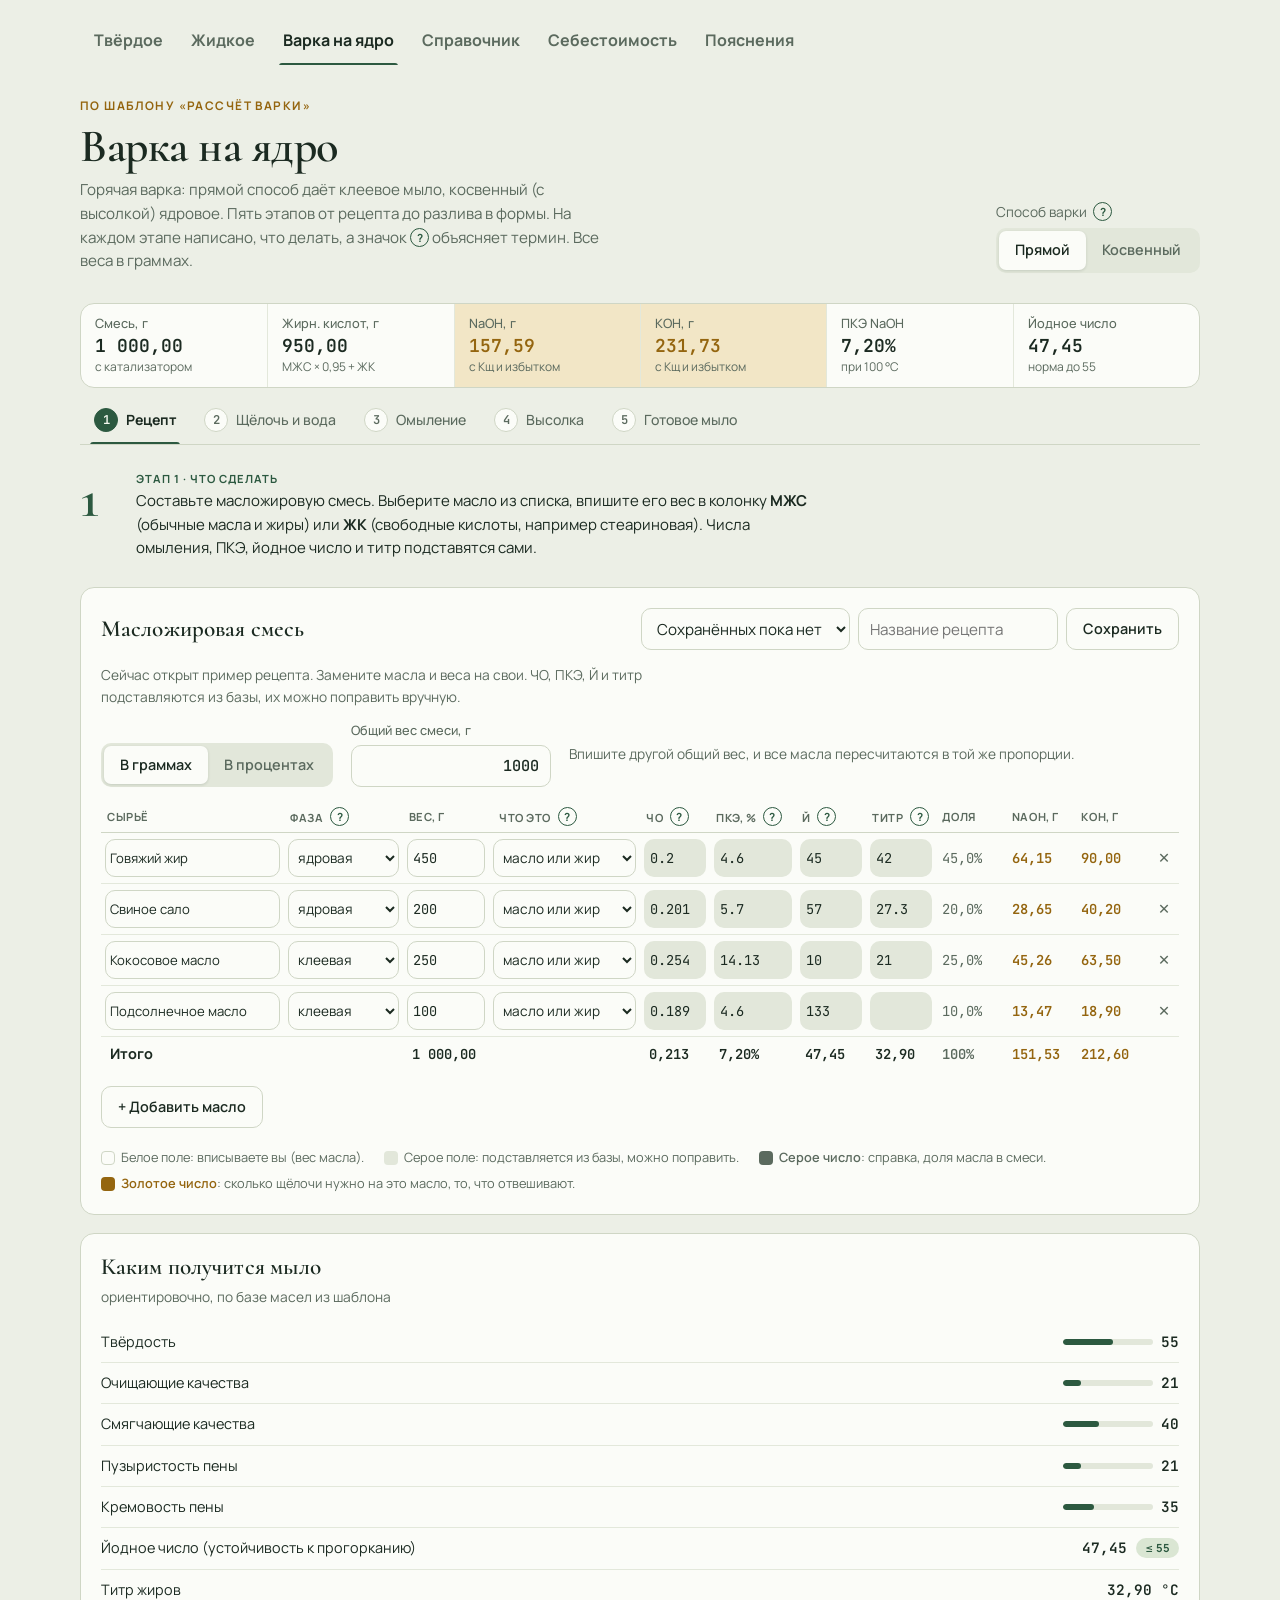
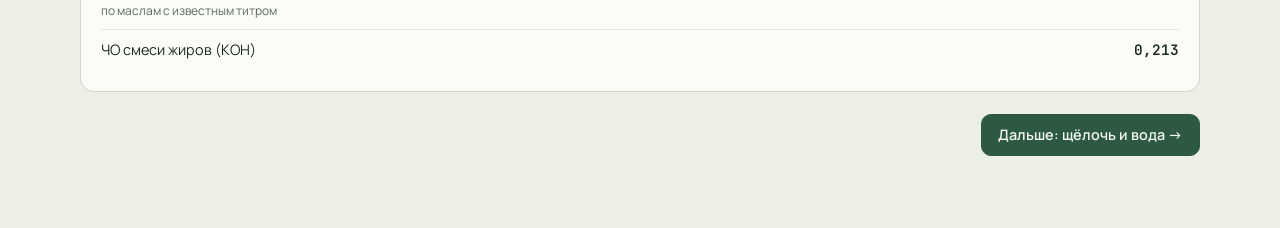
==== commit 0483b775: "Вкладка «Варка на ядро» Co-Authored-By: Claude Opus 5.5 <noreply@anthropic.com> Claude-Session: http" ====
--- a/index.html
+++ b/index.html
@@ -390,7 +390,7 @@
 <nav class="steps tabs" id="tabs" aria-label="Разделы">
     <button type="button" data-tab="hard">Твёрдое</button>
     <button type="button" data-tab="liquid">Жидкое</button>
-    <button type="button" data-tab="calc" aria-current="page">Ядровое</button>
+    <button type="button" data-tab="calc" aria-current="page">Варка на ядро</button>
     <button type="button" data-tab="ref">Справочник</button>
     <button type="button" data-tab="cost">Себестоимость</button>
     <button type="button" data-tab="help">Пояснения</button>
@@ -398,8 +398,8 @@
 <header class="top">
   <div style="display:grid;gap:8px">
     <span class="eyebrow" id="hd-eyebrow">Варка на ядро · по шаблону «Рассчёт варки»</span>
-    <h1 id="hd-h1">Ядровое мыло: расчёт варки</h1>
-    <p class="sub" id="hd-sub">Ядровое мыло: пять этапов от рецепта до разлива в формы. На каждом этапе написано, что делать, а значок <span class="q static">?</span> объясняет термин. Все веса в граммах.</p>
+    <h1 id="hd-h1">Варка на ядро</h1>
+    <p class="sub" id="hd-sub">Горячая варка: прямой способ даёт клеевое мыло, косвенный (с высолкой) ядровое. Пять этапов от рецепта до разлива в формы. На каждом этапе написано, что делать, а значок <span class="q static">?</span> объясняет термин. Все веса в граммах.</p>
   </div>
   <div class="mode">
     <span class="note">Способ варки <button type="button" class="q" data-t="Способ">?</button></span>
@@ -865,13 +865,13 @@
 <section class="panel" id="step-help" hidden>
   <div class="block">
     <header><h2>Для чего этот калькулятор</h2></header>
-    <p>Он считает варку мыла из ваших масел: сколько взять щёлочи и воды, что делать по порядку и сколько стоит готовое мыло. Три вида мыла лежат на трёх первых вкладках: <b>Твёрдое</b>, <b>Жидкое</b> и <b>Ядровое</b>. Все веса в граммах. Числа считаются сразу, как только вы что-то меняете.</p>
+    <p>Он считает варку мыла из ваших масел: сколько взять щёлочи и воды, что делать по порядку и сколько стоит готовое мыло. Три вида мыла лежат на трёх первых вкладках: <b>Твёрдое</b>, <b>Жидкое</b> и <b>Варка на ядро</b>. Все веса в граммах. Числа считаются сразу, как только вы что-то меняете.</p>
     <p class="note">Рецепты, посуда и введённые данные хранятся только в вашем браузере. На другом устройстве их не будет.</p>
   </div>
   <div class="block">
     <header><h2>Как пользоваться</h2></header>
     <ol class="howto">
-      <li><b>Ядровое</b>: масла вносят на этапе 1. Пять этапов идут по порядку: рецепт, щёлочь и вода, омыление, высолка, готовое мыло.</li>
+      <li><b>Варка на ядро</b>: прямой способ даёт клеевое мыло, косвенный (с высолкой) ядровое. Масла вносят на этапе 1. Пять этапов идут по порядку: рецепт, щёлочь и вода, омыление, высолка, готовое мыло.</li>
       <li><b>Твёрдое</b>: мыло на NaOH. Выберите способ, холодный (смешали, дали созреть 4–6 недель) или горячий (после смешивания проварили, готово через 1–2 недели). Масла и их ЧО вписываете прямо на вкладке, параметры можно менять, кнопка «Сбросить» возвращает типовые. Калькулятор покажет все расчёты по порядку и что делать.</li>
       <li><b>Жидкое</b>: мыло на KOH. Способ тоже холодный или горячий, основной для жидкого мыла горячий. Пасту потом разводите водой сами, если нужно.</li>
       <li><b>Справочник</b>: титрование щёлочи (Кщ), разведение растворов, перевод KOH ↔ NaOH. <b>Себестоимость</b>: цена сырья и куска.</li>
@@ -880,7 +880,7 @@
   <div class="block">
     <header><h2>Этапы ядрового мыла</h2></header>
     <ol class="howto">
-      <li><b>Способ варки</b> выбирают вверху справа на вкладке «Ядровое». <i>Прямой</i>: все жиры омыляются вместе, высолки нет, мыло сразу разливают. <i>Косвенный</i>: варка на ядро с высолкой.</li>
+      <li><b>Способ варки</b> выбирают вверху справа на вкладке «Варка на ядро». <i>Прямой</i>: все жиры омыляются вместе, высолки нет, мыло сразу разливают. <i>Косвенный</i>: варка на ядро с высолкой.</li>
       <li><b>Рецепт.</b> Добавьте масла и жиры, впишите вес каждого. Можно вводить в граммах или процентах от общего веса. Числа омыления, ПКЭ, йодное число и титр подставятся из базы. Сохраните рецепт, если будете варить его снова.</li>
       <li><b>Щёлочь и вода.</b> Проверьте параметры: коэффициент щёлочи (Кщ), желаемое качественное число (КЧ), какой щёлочью варите. Вверху блок «Что отвесить»: сколько щёлочи, воды и соли приготовить. Ниже выберите, вносите щёлочь сразу (вкладка А) или порциями (вкладка Б).</li>
       <li><b>Омыление.</b> Варите, взвесьте посуду с массой. Впишите вес посуды и брутто, калькулятор посчитает вес массы, концентрацию электролитов и подскажет, сколько воды долить.</li>
@@ -1281,7 +1281,7 @@
 
 // ---------- steps ----------
 const HEAD={
-  calc:['Варка на ядро · по шаблону «Рассчёт варки»','Ядровое мыло: расчёт варки','Ядровое мыло: пять этапов от рецепта до разлива в формы. На каждом этапе написано, что делать, а значок <span class="q static">?</span> объясняет термин. Все веса в граммах.'],
+  calc:['По шаблону «Рассчёт варки»','Варка на ядро','Горячая варка: прямой способ даёт клеевое мыло, косвенный (с высолкой) ядровое. Пять этапов от рецепта до разлива в формы. На каждом этапе написано, что делать, а значок <span class="q static">?</span> объясняет термин. Все веса в граммах.'],
   hard:['Твёрдое мыло · на NaOH','Твёрдое мыло','Холодный и горячий способ: все расчёты по порядку с формулами. Масла вводятся здесь же. Все веса в граммах.'],
   liquid:['Жидкое мыло · на KOH','Жидкое мыло','Холодный и горячий способ: все расчёты по порядку с формулами. Масла вводятся здесь же. Все веса в граммах.'],
   ref:['Справочник','Справочные расчёты','Титрование щёлочи, разведение растворов, перевод KOH и NaOH.'],
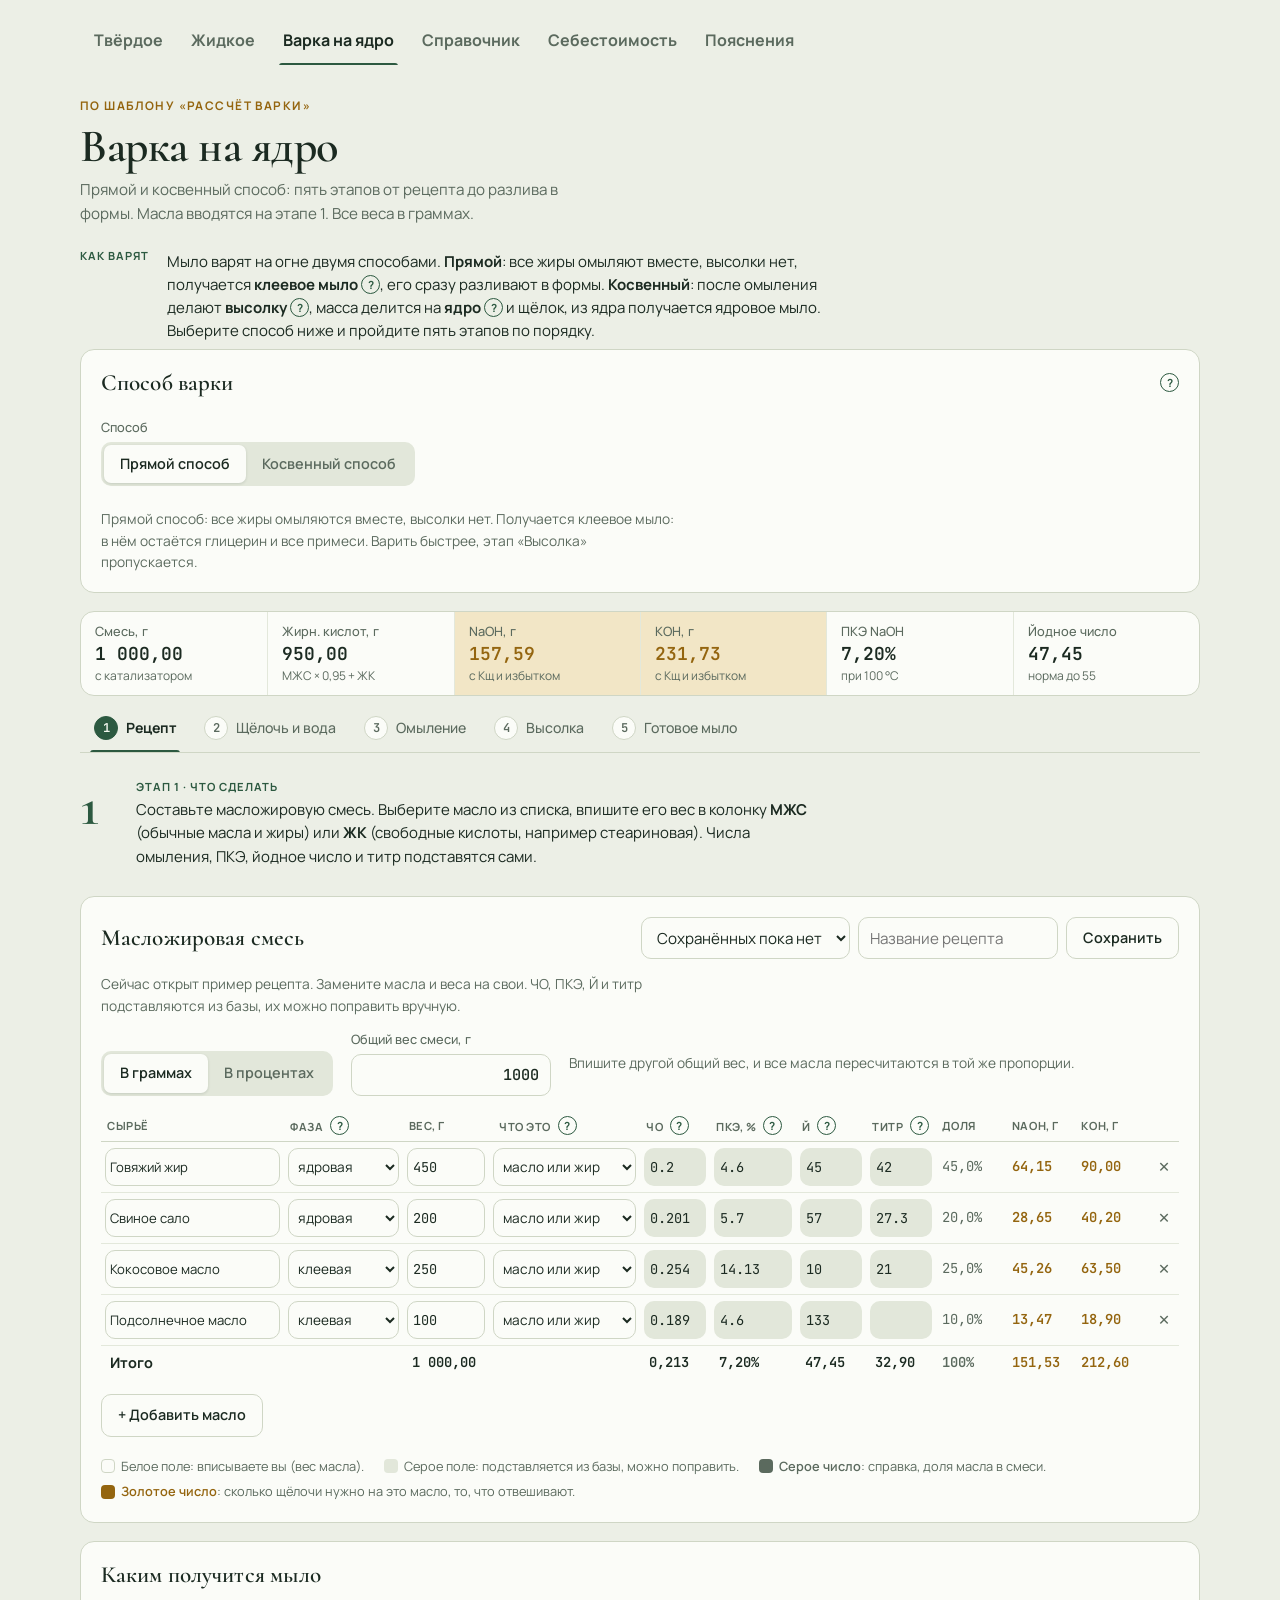
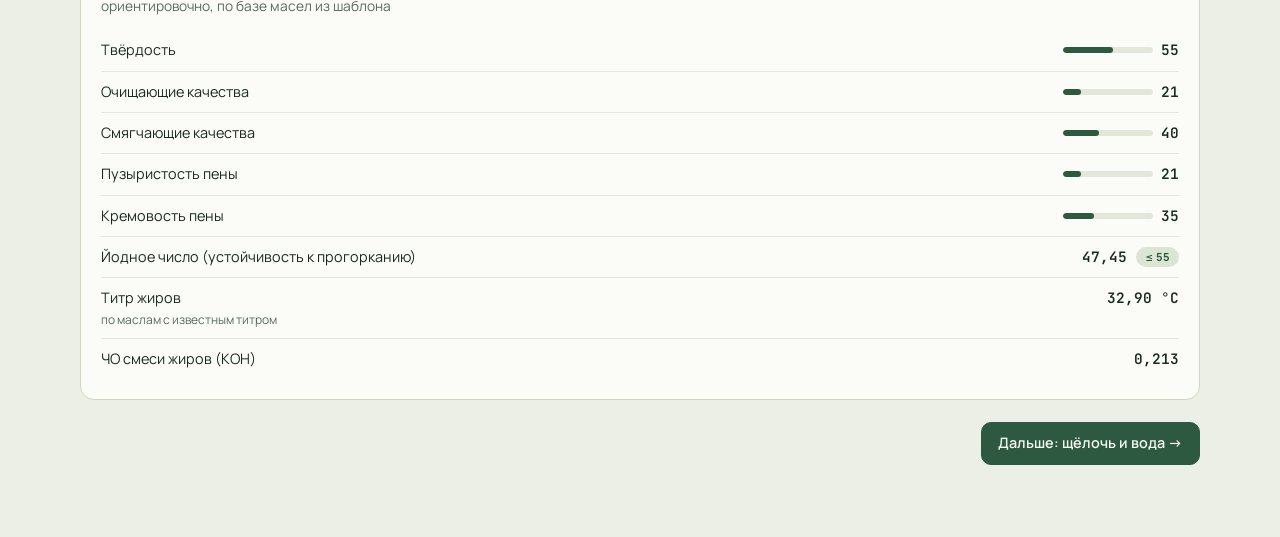
==== commit 5fb148f8: "Варка на ядро: блоки «Как варят» и «Способ варки» как в Твёрдом/Жидком, термины Co-Authored-By: Clau" ====
--- a/index.html
+++ b/index.html
@@ -383,6 +383,8 @@
 .beg-props-head span:nth-child(1){min-width:64px;text-align:right}.beg-props-head span:nth-child(2){min-width:120px;text-align:right}.beg-props-head span:nth-child(3){min-width:96px;text-align:right}
 #step-beg .fields{grid-template-columns:repeat(auto-fit,minmax(min(100%,150px),1fr))}
 #step-beg .fields label.f{white-space:nowrap}
+body:not([data-view="calc"]) #calc-intro{display:none}
+#calc-intro{margin-bottom:8px}
 </style>
 </head>
 <body>
@@ -399,16 +401,25 @@
   <div style="display:grid;gap:8px">
     <span class="eyebrow" id="hd-eyebrow">Варка на ядро · по шаблону «Рассчёт варки»</span>
     <h1 id="hd-h1">Варка на ядро</h1>
-    <p class="sub" id="hd-sub">Горячая варка: прямой способ даёт клеевое мыло, косвенный (с высолкой) ядровое. Пять этапов от рецепта до разлива в формы. На каждом этапе написано, что делать, а значок <span class="q static">?</span> объясняет термин. Все веса в граммах.</p>
-  </div>
-  <div class="mode">
-    <span class="note">Способ варки <button type="button" class="q" data-t="Способ">?</button></span>
-    <div class="seg" role="group" aria-label="Способ варки">
-      <button type="button" id="m-direct" aria-pressed="true">Прямой</button>
-      <button type="button" id="m-indirect" aria-pressed="false">Косвенный</button>
-    </div>
+    <p class="sub" id="hd-sub">Горячая варка по шаблону: пять этапов от рецепта до разлива в формы. На каждом этапе написано, что делать, а значок <span class="q static">?</span> объясняет термин. Все веса в граммах.</p>
   </div>
 </header>
+
+<div id="calc-intro">
+  <div class="todo">
+    <h3>Как варят</h3>
+    <p>Мыло варят на огне двумя способами. <b>Прямой</b>: все жиры омыляют вместе, высолки нет, получается <b>клеевое мыло</b> <button type="button" class="q" data-t="Клеевое мыло">?</button>, его сразу разливают в формы. <b>Косвенный</b>: после омыления делают <b>высолку</b> <button type="button" class="q" data-t="Высолка">?</button>, масса делится на <b>ядро</b> <button type="button" class="q" data-t="Ядро">?</button> и щёлок, из ядра получается ядровое мыло. Выберите способ ниже и пройдите пять этапов по порядку.</p>
+  </div>
+  <div class="block">
+    <header><h2>Способ варки</h2><button type="button" class="q" data-t="Способ">?</button></header>
+    <div class="beg-pick"><div><span class="pick-l">Способ</span>
+      <div class="seg" role="group" aria-label="Способ варки">
+        <button type="button" id="m-direct" aria-pressed="true">Прямой способ</button>
+        <button type="button" id="m-indirect" aria-pressed="false">Косвенный способ</button>
+      </div></div></div>
+    <p class="note" id="mode-note"></p>
+  </div>
+</div>
 
 <div class="sticky">
   <div class="tiles" id="tiles"></div>
@@ -1281,7 +1292,7 @@
 
 // ---------- steps ----------
 const HEAD={
-  calc:['По шаблону «Рассчёт варки»','Варка на ядро','Горячая варка: прямой способ даёт клеевое мыло, косвенный (с высолкой) ядровое. Пять этапов от рецепта до разлива в формы. На каждом этапе написано, что делать, а значок <span class="q static">?</span> объясняет термин. Все веса в граммах.'],
+  calc:['По шаблону «Рассчёт варки»','Варка на ядро','Прямой и косвенный способ: пять этапов от рецепта до разлива в формы. Масла вводятся на этапе 1. Все веса в граммах.'],
   hard:['Твёрдое мыло · на NaOH','Твёрдое мыло','Холодный и горячий способ: все расчёты по порядку с формулами. Масла вводятся здесь же. Все веса в граммах.'],
   liquid:['Жидкое мыло · на KOH','Жидкое мыло','Холодный и горячий способ: все расчёты по порядку с формулами. Масла вводятся здесь же. Все веса в граммах.'],
   ref:['Справочник','Справочные расчёты','Титрование щёлочи, разведение растворов, перевод KOH и NaOH.'],
@@ -1326,6 +1337,8 @@
   'Дробное':'Щёлочь вносится несколькими порциями. Макс. доза ограничена ПКЭ, чтобы масса не высолилась раньше времени. Первая порция в два раза меньше средней, чтобы омыление пошло мягко.',
   'Подвижность':'Немного соли и щёлочи, чтобы масса была однородной и жидкой, а не стояла колом. Косвенный способ: 1% соли и 0,8% щёлочи от МЖС. Прямой: 1% и 0,8% от ядровых жиров плюс 4% и 3,2% от клеевых.',
   'КЭ':'Концентрация электролитов: сколько щёлочи и соли растворено в водной фазе, %. Водная фаза = масса в котле минус безводное мыло. По КЭ видно, как ведёт себя масса: от «стоит колом» до разделения на ядро и щёлок.',
+  'Клеевое мыло':'Мыло, сваренное без высолки: в нём остаются глицерин, вода и всё, что было в жирах. Оно мягче ядрового и дольше сохнет.',
+  'Ядро':'Твёрдая мыльная масса, которая всплывает после высолки. Щёлок с глицерином и примесями остаётся внизу и сливается. Из ядра получают чистое ядровое мыло.',
   'Высолка':'Полная высолка: в массу добавляют соль или щёлочь, пока она не разделится на ядро (мыло сверху) и подмыльный щёлок (снизу). Отстаивать до затвердения ядра или 2–4 часа, щёлок слить через нижний кран.',
   'Шлифование':'КЭ доводят до уровня, при котором масса делится на клей и ядро. Отстаивать при 80–99 °С от 12 до 36 часов. Удачно, если деление произошло, а проба ядра с фенолфталеином бесцветная или чуть розовая.',
   '2-е омыление':'В косвенном способе ядро после полной высолки смешивают с клеевыми жирами (кокосовое, пальмоядровое, жидкие масла) и омыляют ещё раз. Щёлочь считается только на новые жиры, минус остаток щёлочи в ядре, если его определили титрованием. Затем частичная высолка (шлифование) при КЭ около 2,2% в водной фазе: масса делится на туалетное ядро и подмыльный клей.',
@@ -1341,6 +1354,7 @@
 // ---------- per-mode instructions ----------
 function modeTexts(){
   const ind=S.mode==='indirect';
+  $('mode-note').textContent=ind?'Косвенный способ: варка с высолкой. Получается ядровое мыло, чище и твёрже клеевого, но варить дольше: омыление, высолка, при необходимости второе омыление и шлифование.':'Прямой способ: все жиры омыляются вместе, высолки нет. Получается клеевое мыло: в нём остаётся глицерин и все примеси. Варить быстрее, этап «Высолка» пропускается.';
   $('todo-3').textContent=ind
     ?'Растопите ядровые жиры, влейте воду по расчёту, введите катализатор. Вносите щёлочь полностью или порциями и варите до омыления. Взвесьте массу в котле и следите за концентрацией электролитов.'
     :'Заложите в котёл все жиры по рецепту сразу, ядровые и клеевые. Влейте воду и щёлочь по расчёту, варите до полного омыления. Взвесьте массу и проверьте концентрацию электролитов: масса должна быть однородной и подвижной.';
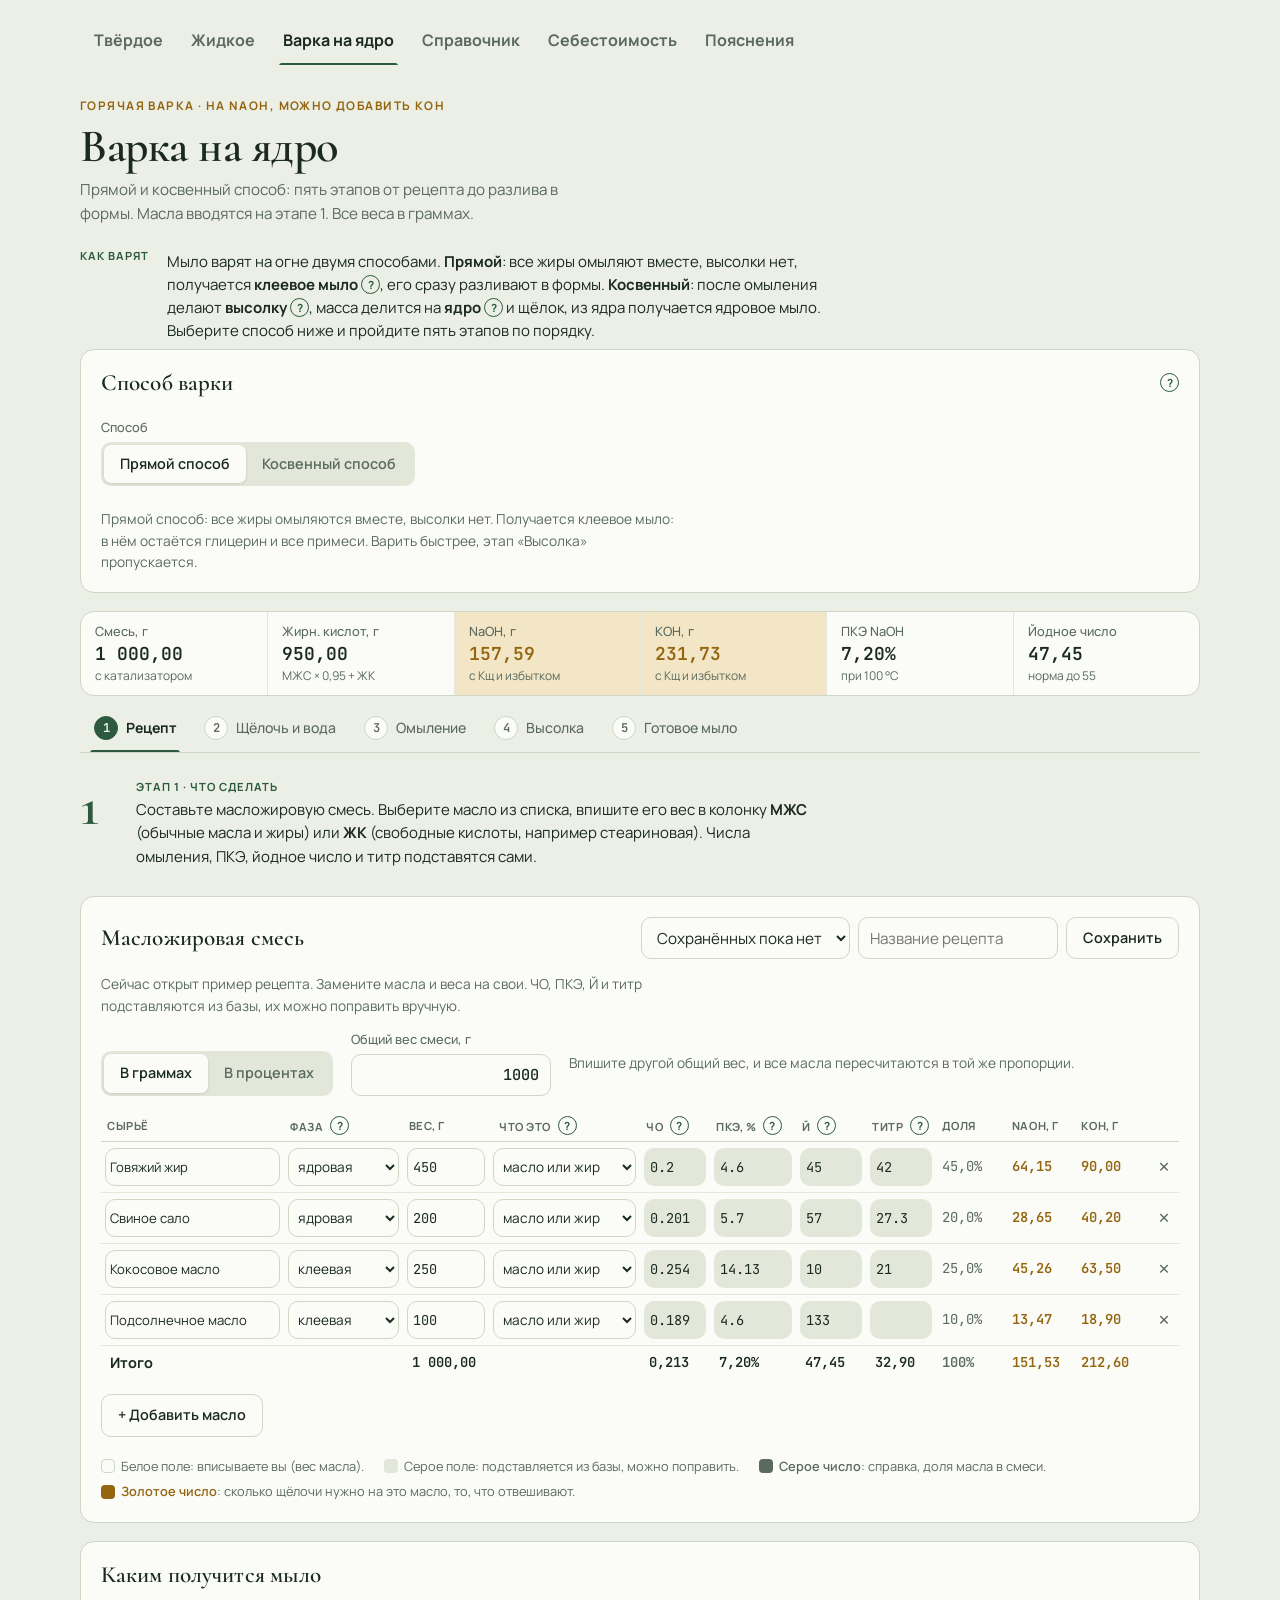
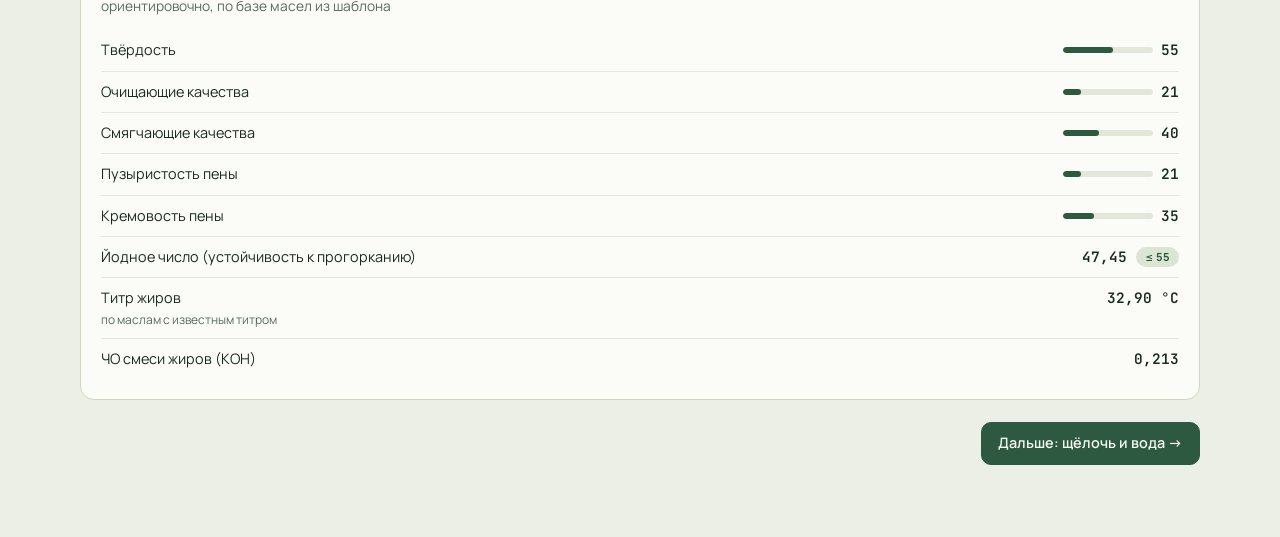
==== commit 8c732c3a: "Подзаголовок вкладки «Варка на ядро» в стиле остальных Co-Authored-By: Claude Opus 5.5 <noreply@anth" ====
--- a/index.html
+++ b/index.html
@@ -399,7 +399,7 @@
   </nav>
 <header class="top">
   <div style="display:grid;gap:8px">
-    <span class="eyebrow" id="hd-eyebrow">Варка на ядро · по шаблону «Рассчёт варки»</span>
+    <span class="eyebrow" id="hd-eyebrow">Горячая варка · на NaOH, можно добавить KOH</span>
     <h1 id="hd-h1">Варка на ядро</h1>
     <p class="sub" id="hd-sub">Горячая варка по шаблону: пять этапов от рецепта до разлива в формы. На каждом этапе написано, что делать, а значок <span class="q static">?</span> объясняет термин. Все веса в граммах.</p>
   </div>
@@ -1292,7 +1292,7 @@
 
 // ---------- steps ----------
 const HEAD={
-  calc:['По шаблону «Рассчёт варки»','Варка на ядро','Прямой и косвенный способ: пять этапов от рецепта до разлива в формы. Масла вводятся на этапе 1. Все веса в граммах.'],
+  calc:['Горячая варка · на NaOH, можно добавить KOH','Варка на ядро','Прямой и косвенный способ: пять этапов от рецепта до разлива в формы. Масла вводятся на этапе 1. Все веса в граммах.'],
   hard:['Твёрдое мыло · на NaOH','Твёрдое мыло','Холодный и горячий способ: все расчёты по порядку с формулами. Масла вводятся здесь же. Все веса в граммах.'],
   liquid:['Жидкое мыло · на KOH','Жидкое мыло','Холодный и горячий способ: все расчёты по порядку с формулами. Масла вводятся здесь же. Все веса в граммах.'],
   ref:['Справочник','Справочные расчёты','Титрование щёлочи, разведение растворов, перевод KOH и NaOH.'],
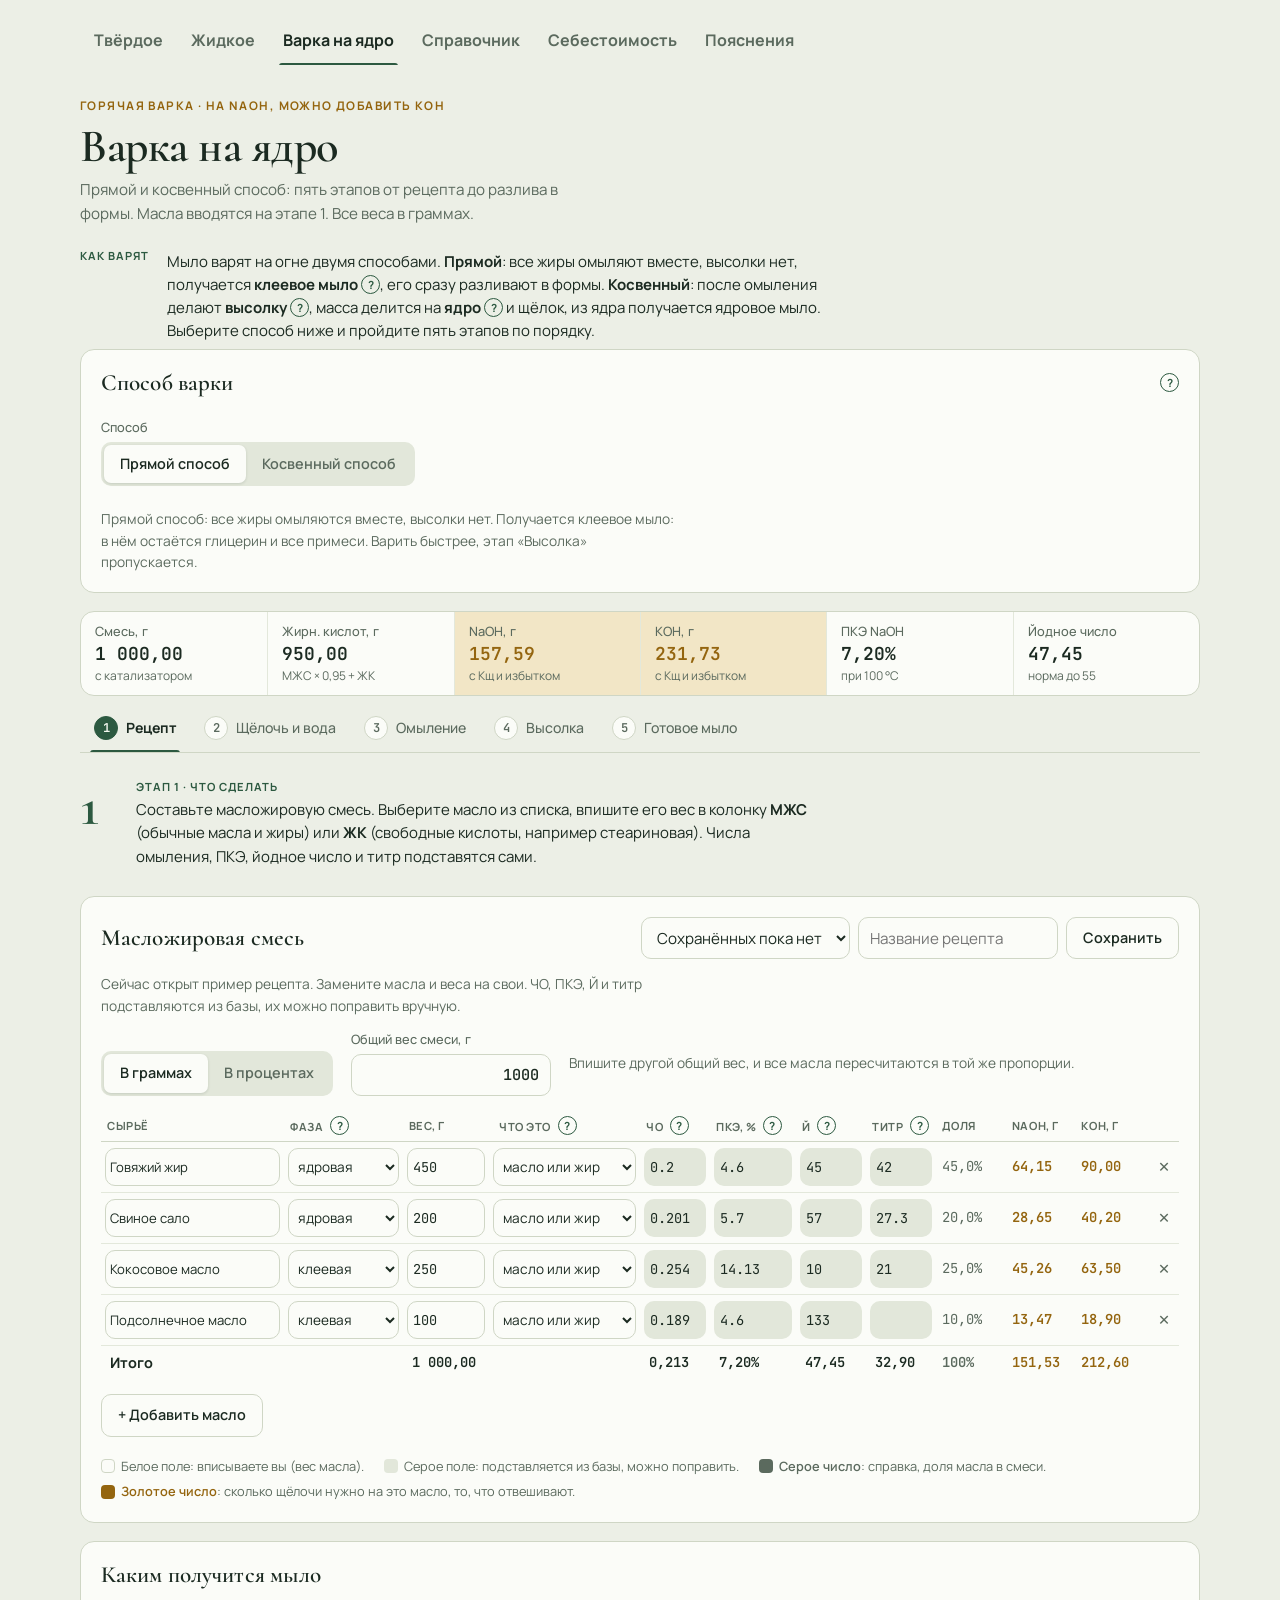
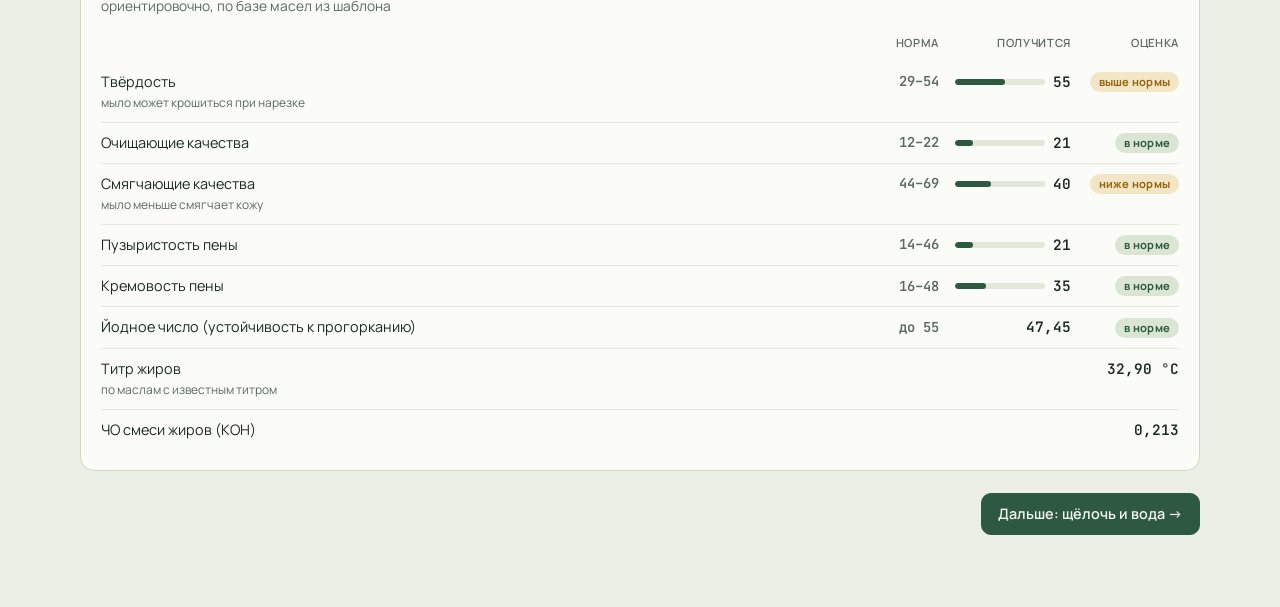
==== commit c45d0cf3: "Варка на ядро: свойства мыла с нормой и оценкой, как в Твёрдом Co-Authored-By: Claude Opus 5.5 <nore" ====
--- a/index.html
+++ b/index.html
@@ -492,6 +492,7 @@
 
   <div class="block">
     <header><h2>Каким получится мыло</h2><span class="note">ориентировочно, по базе масел из шаблона</span></header>
+    <div class="beg-props-head"><span>норма</span><span>получится</span><span>оценка</span></div>
     <dl class="kv" id="props"></dl>
   </div>
   <div class="nextrow"><span></span><button class="btn primary" type="button" data-go="2">Дальше: щёлочь и вода →</button></div>
@@ -998,6 +999,13 @@
 document.querySelector('#oils tbody').addEventListener('click',e=>{const d=e.target.dataset.del;if(d!=null){S.oils.splice(+d,1);renderOils();calc()}});
 $('add-oil').onclick=()=>{S.oils.push(oilRow({}));renderOils();calc();document.querySelector('#oils tbody tr:last-child input').focus()};
 
+function propRow(k,l,lo,hi,x,skip){
+  const MSG={hard:['мыло мягкое, дольше сохнет и быстрее размокает','мыло может крошиться при нарезке'],clean:['мыло моет мягче','мыло может сушить кожу'],cond:['мыло меньше смягчает кожу','мыло может быть мягким и липким'],bub:['пены будет мало','пена крупная и быстро оседает'],cream:['пена будет жидковатой','пена очень густая'],iod:['','мыло быстрее прогоркает и желтеет']};
+  const bar=`<span class="row" style="justify-content:flex-end;flex-wrap:nowrap"><span class="bar" style="width:90px"><i style="width:${Math.min(100,x)}%"></i></span>${nf0.format(x)}</span>`;
+  const chip='<span style="display:inline-flex;justify-content:flex-end;min-width:96px">'+(!ok(x)||skip?'':lo!=null&&x<lo?'<span class="chip warn">ниже нормы</span>':x>hi?'<span class="chip warn">выше нормы</span>':'<span class="chip ok">в норме</span>')+'</span>';
+  const nrm=`<span class="note" style="display:inline-block;min-width:64px;text-align:right;white-space:nowrap">${skip?'':lo!=null?lo+'–'+hi:'до '+hi}</span>`;
+  const val=!ok(x)?'—':`<span class="row" style="justify-content:flex-end;flex-wrap:nowrap;gap:12px">${nrm}<span style="display:inline-flex;justify-content:flex-end;min-width:120px">${k==='iod'?g(x):bar}</span>${chip}</span>`;
+  return [l,val,skip?'для жидкого мыла не важно':(ok(x)&&lo!=null&&x<lo&&MSG[k][0]?MSG[k][0]:ok(x)&&x>hi?MSG[k][1]:'')]}
 // ---------- additives ----------
 function renderAdds(){
   document.querySelector('#adds tbody').innerHTML=S.adds.map((a,i)=>`<tr data-i="${i}">
@@ -1080,8 +1088,8 @@
 
   const pr=k=>props[k][1]?props[k][0]/props[k][1]:NaN;
   const bar=x=>ok(x)?`<span class="row" style="justify-content:flex-end;flex-wrap:nowrap"><span class="bar" style="width:90px"><i style="width:${Math.min(100,x)}%"></i></span>${nf0.format(x)}</span>`:'—';
-  kv('props',[['Твёрдость',bar(pr('hard'))],['Очищающие качества',bar(pr('clean'))],['Смягчающие качества',bar(pr('cond'))],['Пузыристость пены',bar(pr('bub'))],['Кремовость пены',bar(pr('cream'))],
-    ['Йодное число (устойчивость к прогорканию)',`${g(iod)} <span class="chip ${iod>55?'warn':'ok'}">${iod>55?'> 55':'≤ 55'}</span>`],
+  kv('props',[propRow('hard','Твёрдость',29,54,pr('hard')),propRow('clean','Очищающие качества',12,22,pr('clean')),propRow('cond','Смягчающие качества',44,69,pr('cond')),propRow('bub','Пузыристость пены',14,46,pr('bub')),propRow('cream','Кремовость пены',16,48,pr('cream')),
+    propRow('iod','Йодное число (устойчивость к прогорканию)',null,55,iod),
     ['Титр жиров',titrW?g(titr/titrW)+' °С':'—','по маслам с известным титром'],
     ['ЧО смеси жиров (KOH)',nf3.format(sapMix)]]);
 
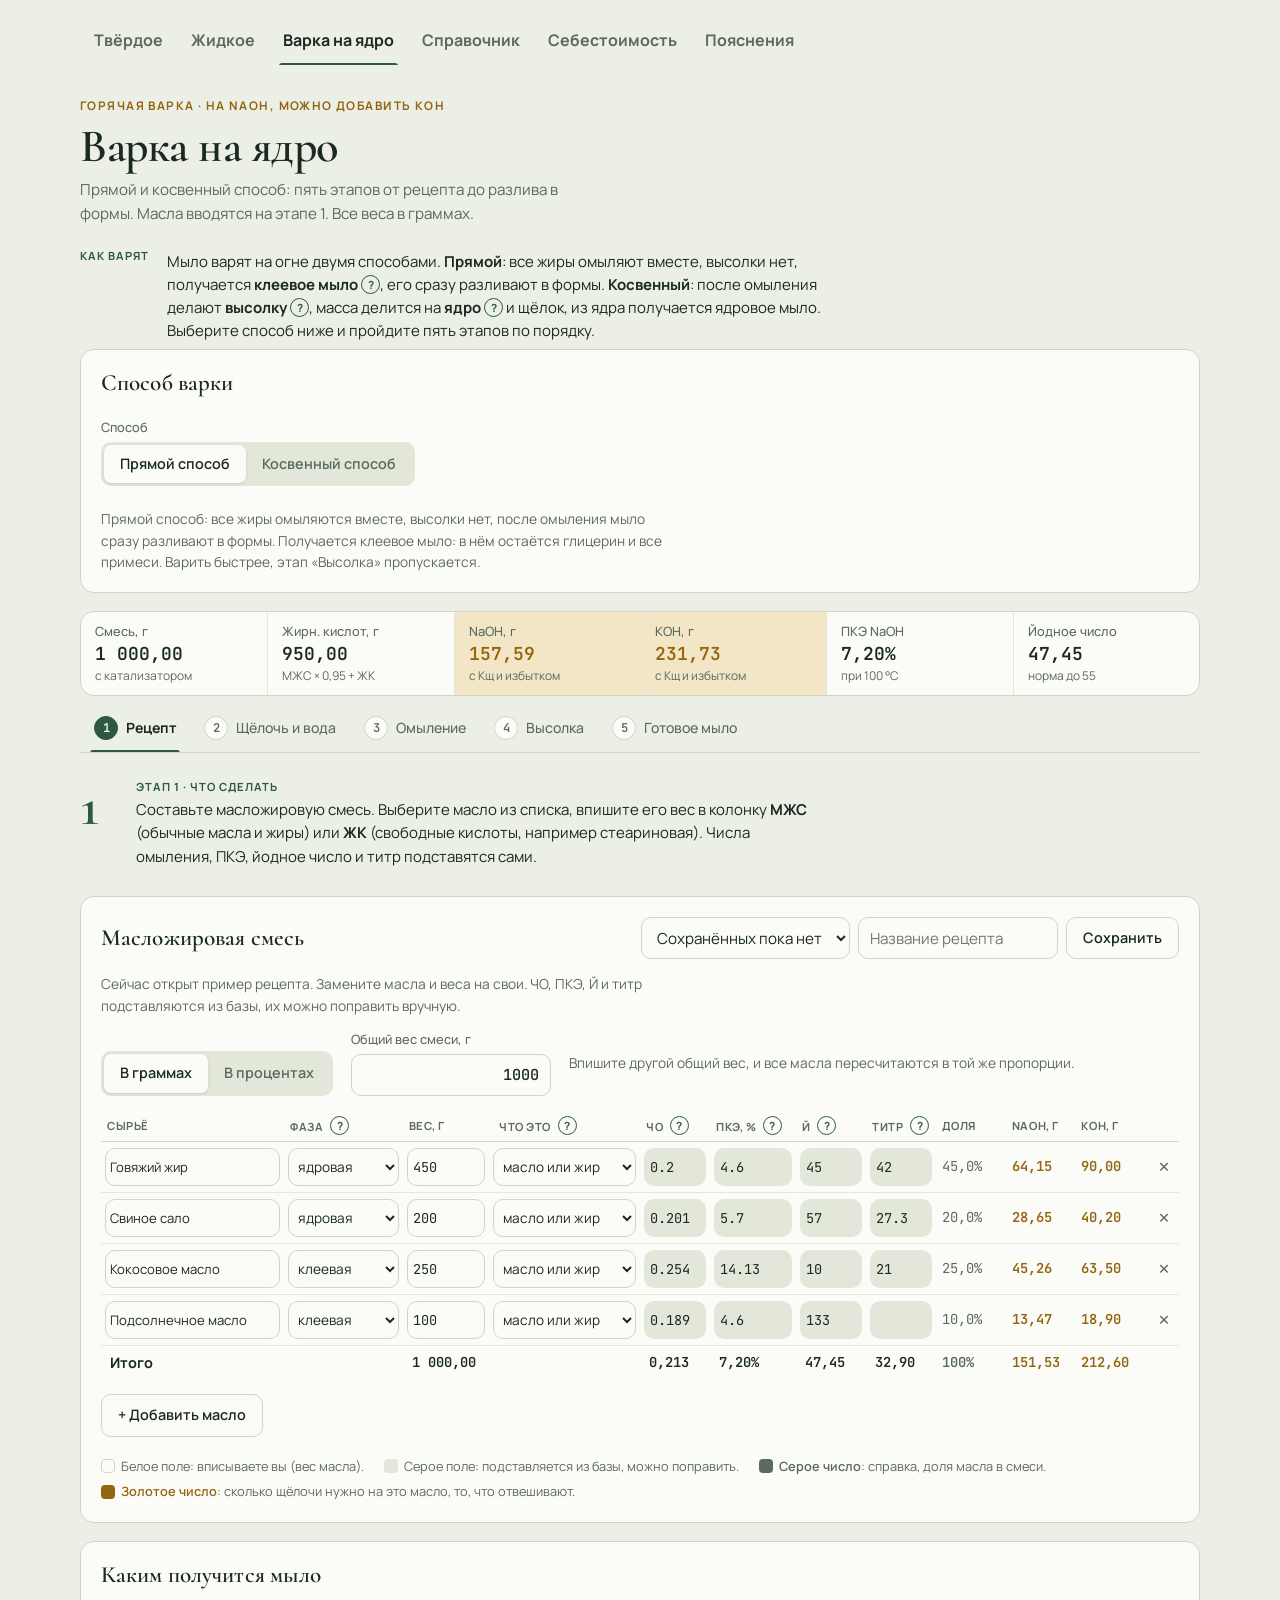
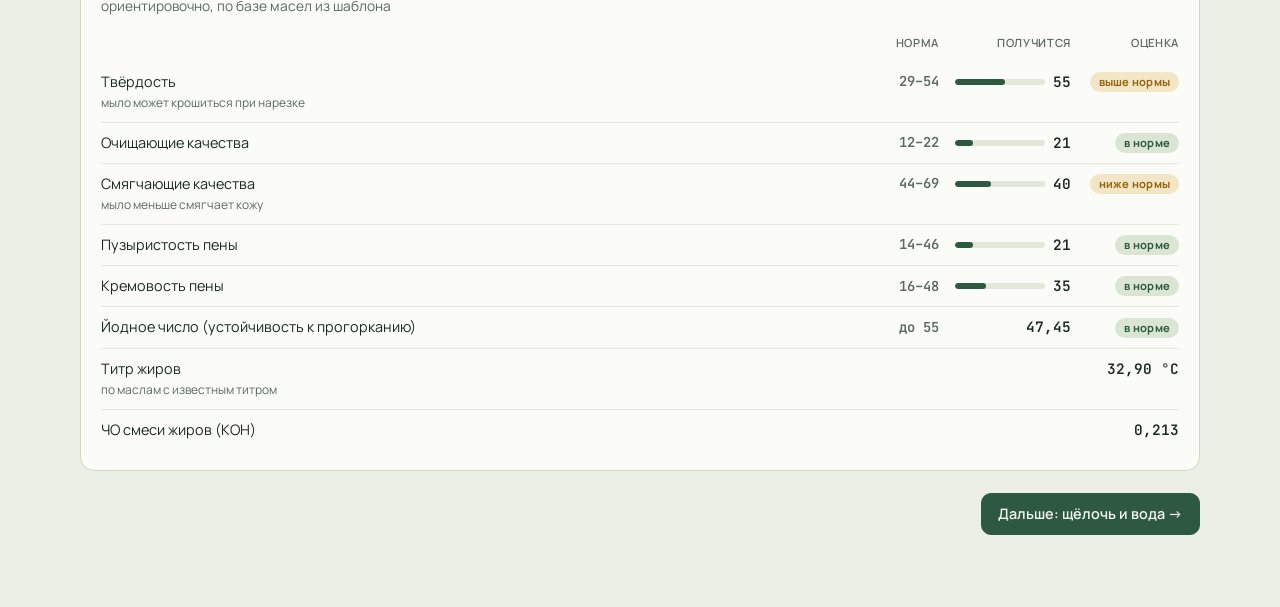
==== commit 04ba05f3: "Способ варки: пояснение перенесено в описание, «?» убран Co-Authored-By: Claude Opus 5.5 <noreply@an" ====
--- a/index.html
+++ b/index.html
@@ -411,7 +411,7 @@
     <p>Мыло варят на огне двумя способами. <b>Прямой</b>: все жиры омыляют вместе, высолки нет, получается <b>клеевое мыло</b> <button type="button" class="q" data-t="Клеевое мыло">?</button>, его сразу разливают в формы. <b>Косвенный</b>: после омыления делают <b>высолку</b> <button type="button" class="q" data-t="Высолка">?</button>, масса делится на <b>ядро</b> <button type="button" class="q" data-t="Ядро">?</button> и щёлок, из ядра получается ядровое мыло. Выберите способ ниже и пройдите пять этапов по порядку.</p>
   </div>
   <div class="block">
-    <header><h2>Способ варки</h2><button type="button" class="q" data-t="Способ">?</button></header>
+    <header><h2>Способ варки</h2></header>
     <div class="beg-pick"><div><span class="pick-l">Способ</span>
       <div class="seg" role="group" aria-label="Способ варки">
         <button type="button" id="m-direct" aria-pressed="true">Прямой способ</button>
@@ -1362,7 +1362,7 @@
 // ---------- per-mode instructions ----------
 function modeTexts(){
   const ind=S.mode==='indirect';
-  $('mode-note').textContent=ind?'Косвенный способ: варка с высолкой. Получается ядровое мыло, чище и твёрже клеевого, но варить дольше: омыление, высолка, при необходимости второе омыление и шлифование.':'Прямой способ: все жиры омыляются вместе, высолки нет. Получается клеевое мыло: в нём остаётся глицерин и все примеси. Варить быстрее, этап «Высолка» пропускается.';
+  $('mode-note').textContent=ind?'Косвенный способ: сначала омыляют ядровые жиры, делают высолку и отделяют ядро от щёлока, затем при необходимости второе омыление и шлифование. Получается ядровое мыло, чище и твёрже клеевого, но варить дольше.':'Прямой способ: все жиры омыляются вместе, высолки нет, после омыления мыло сразу разливают в формы. Получается клеевое мыло: в нём остаётся глицерин и все примеси. Варить быстрее, этап «Высолка» пропускается.';
   $('todo-3').textContent=ind
     ?'Растопите ядровые жиры, влейте воду по расчёту, введите катализатор. Вносите щёлочь полностью или порциями и варите до омыления. Взвесьте массу в котле и следите за концентрацией электролитов.'
     :'Заложите в котёл все жиры по рецепту сразу, ядровые и клеевые. Влейте воду и щёлочь по расчёту, варите до полного омыления. Взвесьте массу и проверьте концентрацию электролитов: масса должна быть однородной и подвижной.';
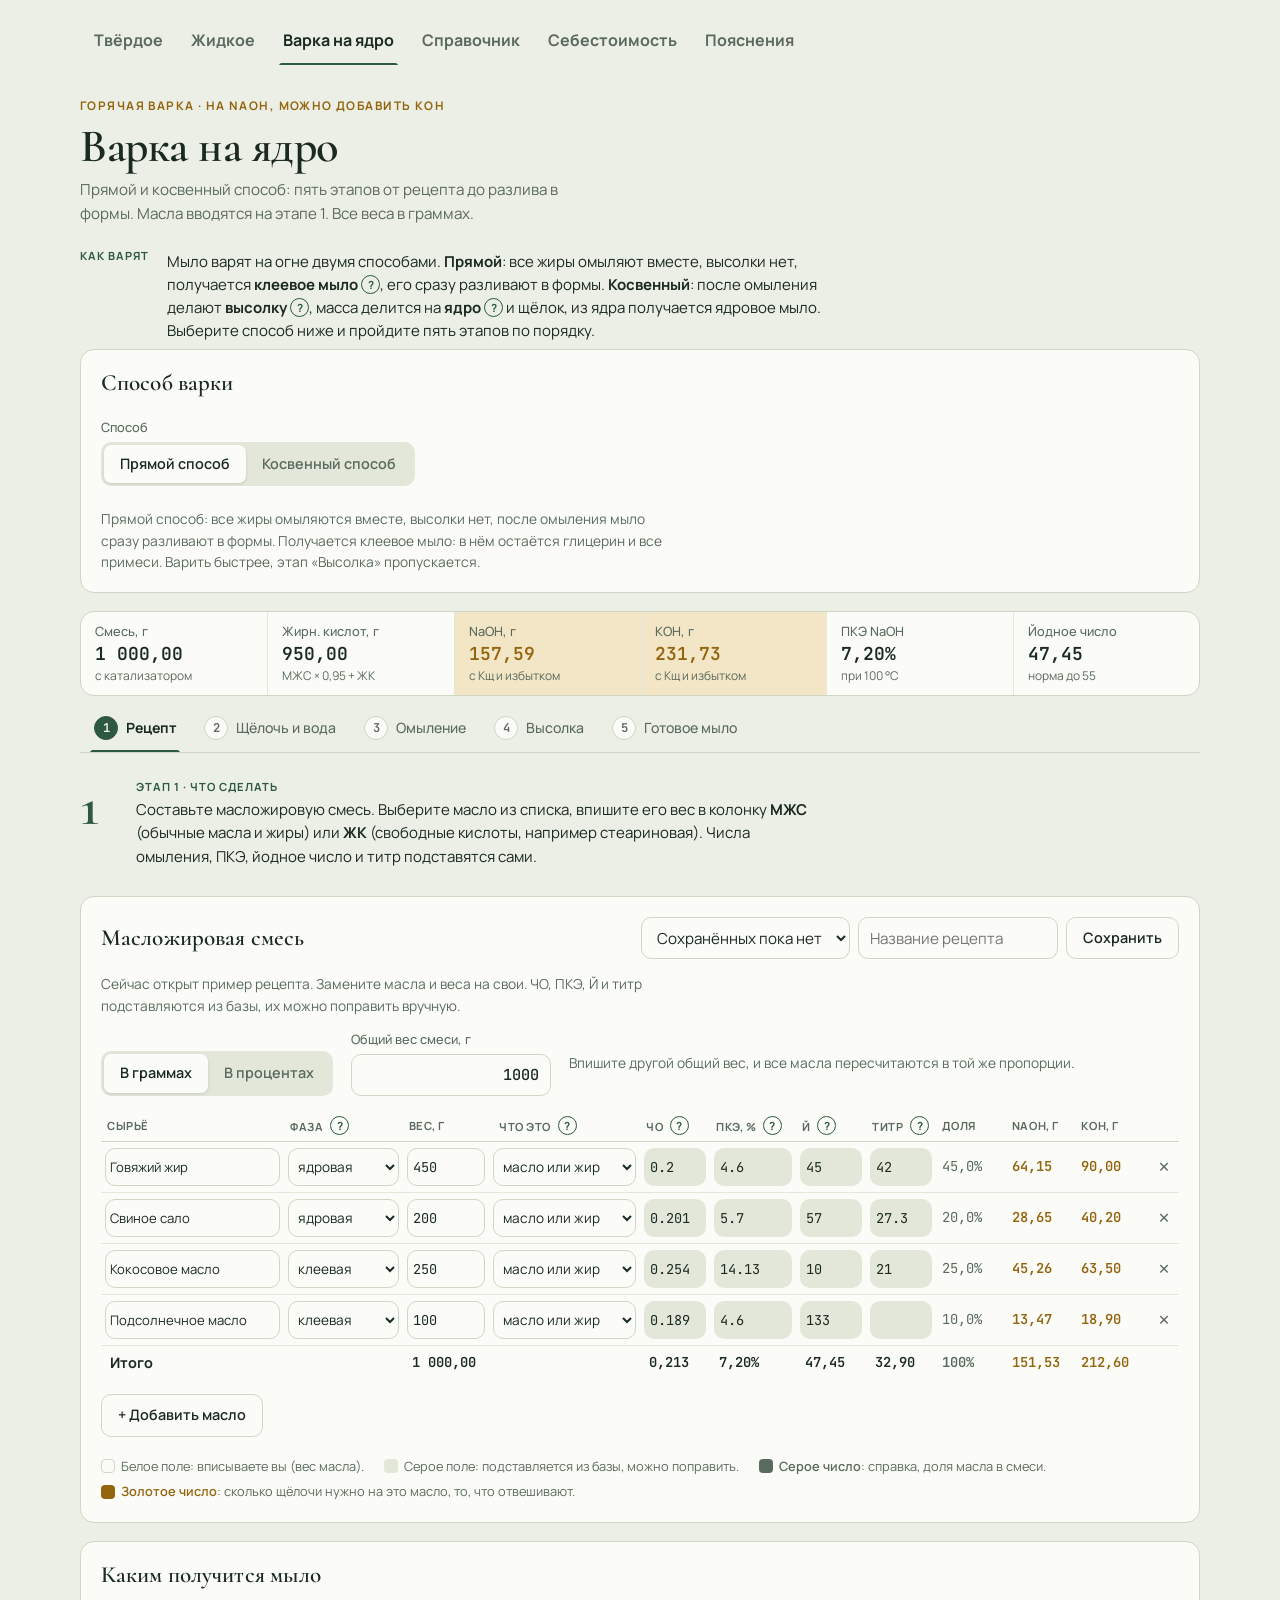
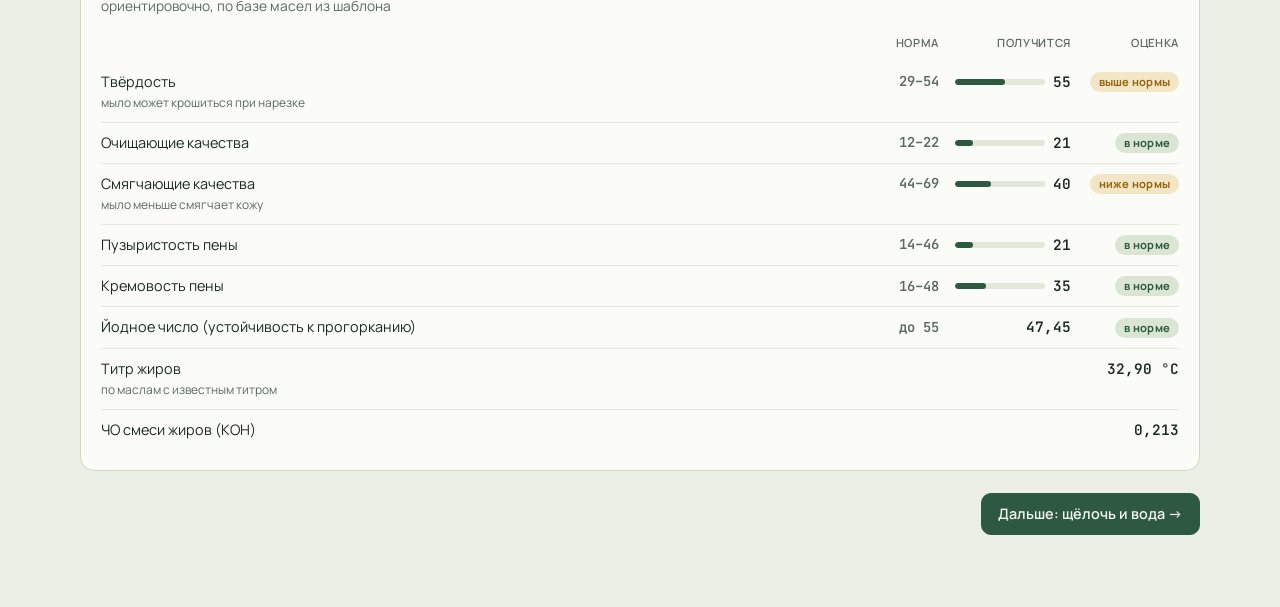
==== commit 6d10eb45: "Телефон: таблицы карточками, поля по два, без растягивания экрана Co-Authored-By: Claude Opus 5.5 <n" ====
--- a/index.html
+++ b/index.html
@@ -365,17 +365,6 @@
 #tabs{position:sticky;top:env(safe-area-inset-top,0px);z-index:6;background:var(--bg);padding-top:10px}
 .sticky{top:calc(env(safe-area-inset-top,0px) + var(--tabh,48px))}
 body:not([data-view="calc"]) .mode,body:not([data-view="calc"]) .sticky{display:none}
-@media (max-width:600px){
-#beg-oils thead{display:none}
-#beg-oils,#beg-oils tbody,#beg-oils tfoot{display:block;width:100%}
-#beg-oils tfoot tr{display:flex;justify-content:space-between;gap:12px}
-#beg-oils tbody tr[data-i]{display:grid;grid-template-columns:1fr 1fr 1fr auto;gap:4px 8px;align-items:end;padding:10px 0;border-bottom:1px solid var(--line)}
-#beg-oils tbody td{border:0;padding:0}
-#beg-oils tbody td:first-child{grid-column:1/-1}
-#beg-oils tbody td[data-label]::before{content:attr(data-label);display:block;font-size:.8rem;font-weight:500;color:var(--muted);text-align:left;margin-bottom:4px;font-family:var(--f-ui);white-space:nowrap}
-#beg-oils tbody input{width:100%!important}
-#beg-oils tbody td[data-o]{align-self:end;padding-bottom:12px}
-#beg-props th,#beg-props td{padding-inline:4px;font-size:.82rem}
 }
 #beg-recipe .wv{color:var(--lye);font-weight:700}
 #beg-recipe tr.sep td{border-top:2px solid var(--line)}
@@ -385,6 +374,42 @@
 #step-beg .fields label.f{white-space:nowrap}
 body:not([data-view="calc"]) #calc-intro{display:none}
 #calc-intro{margin-bottom:8px}
+@media (max-width:600px){
+#props,#beg-props{grid-template-columns:minmax(0,1fr)}
+#props dt,#beg-props dt{border-bottom:0;padding-bottom:2px}
+#props dd,#beg-props dd{padding-top:2px}
+#props .prow,#beg-props .prow{justify-content:space-between!important;gap:8px!important}
+#props .prow>span,#beg-props .prow>span{min-width:0!important}
+#props .nrm::before,#beg-props .nrm::before{content:"норма "}
+#props .bar,#beg-props .bar{width:60px!important}
+.beg-props-head{display:none}
+#beg-adds input[data-k=n]{min-width:0;width:100%}
+#beg-adds td{padding-inline:3px}
+}
+@media (max-width:600px){.stepnav{flex-wrap:wrap;overflow:visible}.stepnav button{padding:8px 8px 10px;gap:6px}}
+@media (max-width:600px){
+.sticky{position:static}
+table.mcard thead{display:none}
+table.mcard,table.mcard tbody,table.mcard tfoot{display:block;width:100%}
+table.mcard tfoot tr{display:flex;justify-content:space-between;gap:12px}
+table.mcard tbody tr[data-i]{display:grid;grid-template-columns:repeat(3,minmax(0,1fr)) auto;gap:4px 8px;align-items:end;padding:10px 0;border-bottom:1px solid var(--line)}
+table.mcard tbody td{border:0;padding:0;min-width:0}
+table.mcard tbody td:first-child{grid-column:1/-1}
+table.mcard tbody td[data-label]::before{content:attr(data-label);display:block;font-size:.8rem;font-weight:500;color:var(--muted);text-align:left;margin-bottom:4px;font-family:var(--f-ui);white-space:nowrap;overflow:hidden;text-overflow:ellipsis}
+table.mcard tbody input{width:100%!important}
+table.mcard tbody td[data-o]{align-self:end;padding-bottom:12px}
+#gost tbody tr{display:grid;grid-template-columns:1fr 1fr;gap:4px 12px;padding:10px 0;border-bottom:1px solid var(--line)}
+#gost tbody td:first-child{font-weight:600}
+#costs.mcard tbody tr[data-i]{grid-template-columns:repeat(2,minmax(0,1fr))}
+#costs.mcard tbody td:last-child{grid-column:1/-1;justify-self:end}
+.seg button{white-space:nowrap;padding-inline:12px;font-size:.88rem}
+#step-beg .fields,#step-2 .fields,#step-3 .fields,#step-5 .fields,#step-ref .fields,#step-cost .fields{grid-template-columns:repeat(2,minmax(0,1fr))}
+#beg-adds th,#beg-adds td,#adds th,#adds td,#beg-recipe th,#beg-recipe td,#sol th,#sol td{padding-inline:3px;font-size:.82rem}
+#beg-adds td input,#adds td input{min-width:0}
+#sol td input{width:52px!important;padding-inline:4px}
+#beg-recipe th{white-space:normal}
+}
+@media (max-width:600px){.scroll table td,.scroll table th{white-space:normal}#pkefa th,#pkefa td{padding-inline:3px;font-size:.8rem}#pkefa td input{width:56px!important}#carb td,#carb th{padding-inline:3px;font-size:.82rem}}
 </style>
 </head>
 <body>
@@ -716,19 +741,19 @@
   </div>
   <div class="block">
     <header><h2>Добавки и ароматы</h2><span class="note">% от веса МЖС, пережир сюда не вписывать</span></header>
-    <div class="scroll"><table id="adds"><thead><tr><th>Добавка</th><th class="n">%</th><th class="n">Вес, г</th><th></th></tr></thead><tbody></tbody>
+    <div class="scroll"><table id="adds" class="mcard"><thead><tr><th>Добавка</th><th class="n">%</th><th class="n">Вес, г</th><th></th></tr></thead><tbody></tbody>
       <tfoot><tr><td>Итого</td><td class="n" id="adds-p"></td><td class="n" id="adds-g"></td><td></td></tr></tfoot></table></div>
     <div class="row"><button class="btn" id="add-add" type="button">+ Добавка</button></div>
   </div>
   <div class="block">
     <header><h2>Сверка с ГОСТ</h2></header>
-    <div class="scroll"><table><thead><tr><th>Показатель</th><th>Туалетное</th><th>Хозяйственное</th></tr></thead><tbody>
-      <tr><td>Массовая доля ЖК (КЧ)</td><td>от 74% до 78%, не менее</td><td>от 64% до 70,5%, не менее</td></tr>
-      <tr><td>Содопродукты (на Na₂O)</td><td>0,00–0,22%, не более</td><td>1,0%, не более</td></tr>
-      <tr><td>Титр застывания ЖК, °С</td><td>от 35 до 41, не менее</td><td>от 35 до 42, не менее</td></tr>
-      <tr><td>Соль</td><td>0,7%, не более</td><td>не регламентирует</td></tr>
-      <tr><td>Пенообразование</td><td>320–400 см³, не менее</td><td>не регламентирует</td></tr>
-      <tr><td>Свободная щёлочь</td><td>не регламентирует</td><td>0,15–0,2%, не выше</td></tr>
+    <div class="scroll"><table id="gost" class="mcard"><thead><tr><th>Показатель</th><th>Туалетное</th><th>Хозяйственное</th></tr></thead><tbody>
+      <tr><td>Массовая доля ЖК (КЧ)</td><td data-label="Туалетное">от 74% до 78%, не менее</td><td data-label="Хозяйственное">от 64% до 70,5%, не менее</td></tr>
+      <tr><td>Содопродукты (на Na₂O)</td><td data-label="Туалетное">0,00–0,22%, не более</td><td data-label="Хозяйственное">1,0%, не более</td></tr>
+      <tr><td>Титр застывания ЖК, °С</td><td data-label="Туалетное">от 35 до 41, не менее</td><td data-label="Хозяйственное">от 35 до 42, не менее</td></tr>
+      <tr><td>Соль</td><td data-label="Туалетное">0,7%, не более</td><td data-label="Хозяйственное">не регламентирует</td></tr>
+      <tr><td>Пенообразование</td><td data-label="Туалетное">320–400 см³, не менее</td><td data-label="Хозяйственное">не регламентирует</td></tr>
+      <tr><td>Свободная щёлочь</td><td data-label="Туалетное">не регламентирует</td><td data-label="Хозяйственное">0,15–0,2%, не выше</td></tr>
     </tbody></table></div>
     <p class="note">Плотность мыла около 1,192 г/см³: вес бруска ≈ длина × ширина × высота (см) × 1,192.</p>
   </div>
@@ -753,7 +778,7 @@
     </div>
     <div class="block">
       <header><h2>Крепость растворов</h2></header>
-      <div class="scroll"><table id="sol"><thead><tr><th>Вещество</th><th class="n">Вещество, г</th><th class="n">Вода, г</th><th class="n">Крепость</th><th class="n">Нужно, %</th><th class="n">Воды нужно, мл</th></tr></thead><tbody></tbody></table></div>
+      <div class="scroll"><table id="sol" class="mcard"><thead><tr><th>Вещество</th><th class="n">Вещество, г</th><th class="n">Вода, г</th><th class="n">Крепость</th><th class="n">Нужно, %</th><th class="n">Воды нужно, мл</th></tr></thead><tbody></tbody></table></div>
       <p class="note">Предельные растворы: NaOH и KOH 50%, NaCl 20%.</p>
       <h3>Разбавление, понижение КЭ или КЧ</h3>
       <div class="fields">
@@ -794,7 +819,7 @@
 <section class="panel" id="step-cost" hidden>
   <div class="block">
     <header><h2>Затраты на варку</h2><span class="note">Закуплено: сколько и за сколько. Потрачено: сколько ушло в эту варку.</span></header>
-    <div class="scroll"><table id="costs"><thead><tr><th>Статья</th><th class="n">Закуплено, ед.</th><th class="n">Сумма, ₽</th><th class="n">Цена ед.</th><th class="n">Потрачено, ед.</th><th class="n">Итого, ₽</th><th></th></tr></thead><tbody></tbody>
+    <div class="scroll"><table id="costs" class="mcard"><thead><tr><th>Статья</th><th class="n">Закуплено, ед.</th><th class="n">Сумма, ₽</th><th class="n">Цена ед.</th><th class="n">Потрачено, ед.</th><th class="n">Итого, ₽</th><th></th></tr></thead><tbody></tbody>
     <tfoot><tr><td colspan="5">Итого предварительно</td><td class="n" id="cost-sum"></td><td></td></tr></tfoot></table></div>
     <div class="row"><button class="btn" id="add-cost" type="button">+ Статья</button></div>
   </div>
@@ -841,12 +866,12 @@
   </div>
   <div class="block">
     <header><h2>Масла</h2><span class="note">Белые поля заполняете вы. Серое поле ЧО подставляется из базы само, но его можно поправить</span></header>
-    <div class="scroll"><table id="beg-oils"><thead><tr><th>Сырьё</th><th class="n">Вес, г</th><th class="n">ЧО (KOH)</th><th class="n">Щёлочь на полное омыление, г</th><th></th></tr></thead><tbody></tbody><tfoot></tfoot></table></div>
+    <div class="scroll"><table id="beg-oils" class="mcard"><thead><tr><th>Сырьё</th><th class="n">Вес, г</th><th class="n">ЧО (KOH)</th><th class="n">Щёлочь на полное омыление, г</th><th></th></tr></thead><tbody></tbody><tfoot></tfoot></table></div>
     <div class="row"><button class="btn" id="beg-add-oil" type="button">+ Добавить масло</button></div>
   </div>
   <div class="block">
     <header><h2>Добавки и эфирные масла</h2><span class="note">% от веса масел. Пережир сюда не вписывать: он уже учтён в параметрах</span></header>
-    <div class="scroll"><table id="beg-adds"><thead><tr><th>Что добавляете</th><th class="n">%</th><th class="n">Вес, г</th><th></th></tr></thead><tbody></tbody>
+    <div class="scroll"><table id="beg-adds" class="mcard"><thead><tr><th>Что добавляете</th><th class="n">%</th><th class="n">Вес, г</th><th></th></tr></thead><tbody></tbody>
       <tfoot><tr><td>Итого</td><td class="n" id="beg-adds-p"></td><td class="n" id="beg-adds-g"></td><td></td></tr></tfoot></table></div>
     <div class="row"><button class="btn" id="beg-add-eo" type="button">+ Эфирное масло</button><button class="btn" id="beg-add-x" type="button">+ Другая добавка</button></div>
     <p class="note" id="beg-adds-note"></p>
@@ -1003,15 +1028,15 @@
   const MSG={hard:['мыло мягкое, дольше сохнет и быстрее размокает','мыло может крошиться при нарезке'],clean:['мыло моет мягче','мыло может сушить кожу'],cond:['мыло меньше смягчает кожу','мыло может быть мягким и липким'],bub:['пены будет мало','пена крупная и быстро оседает'],cream:['пена будет жидковатой','пена очень густая'],iod:['','мыло быстрее прогоркает и желтеет']};
   const bar=`<span class="row" style="justify-content:flex-end;flex-wrap:nowrap"><span class="bar" style="width:90px"><i style="width:${Math.min(100,x)}%"></i></span>${nf0.format(x)}</span>`;
   const chip='<span style="display:inline-flex;justify-content:flex-end;min-width:96px">'+(!ok(x)||skip?'':lo!=null&&x<lo?'<span class="chip warn">ниже нормы</span>':x>hi?'<span class="chip warn">выше нормы</span>':'<span class="chip ok">в норме</span>')+'</span>';
-  const nrm=`<span class="note" style="display:inline-block;min-width:64px;text-align:right;white-space:nowrap">${skip?'':lo!=null?lo+'–'+hi:'до '+hi}</span>`;
-  const val=!ok(x)?'—':`<span class="row" style="justify-content:flex-end;flex-wrap:nowrap;gap:12px">${nrm}<span style="display:inline-flex;justify-content:flex-end;min-width:120px">${k==='iod'?g(x):bar}</span>${chip}</span>`;
+  const nrm=`<span class="note nrm" style="display:inline-block;min-width:64px;text-align:right;white-space:nowrap">${skip?'':lo!=null?lo+'–'+hi:'до '+hi}</span>`;
+  const val=!ok(x)?'—':`<span class="row prow" style="justify-content:flex-end;flex-wrap:nowrap;gap:12px">${nrm}<span style="display:inline-flex;justify-content:flex-end;min-width:120px">${k==='iod'?g(x):bar}</span>${chip}</span>`;
   return [l,val,skip?'для жидкого мыла не важно':(ok(x)&&lo!=null&&x<lo&&MSG[k][0]?MSG[k][0]:ok(x)&&x>hi?MSG[k][1]:'')]}
 // ---------- additives ----------
 function renderAdds(){
   document.querySelector('#adds tbody').innerHTML=S.adds.map((a,i)=>`<tr data-i="${i}">
    <td><input data-k="n" value="${(a.n||'').replace(/"/g,'&quot;')}" placeholder="Название" aria-label="Добавка"></td>
-   <td class="n"><input class="n manual" style="width:80px" type="number" step="any" data-k="p" value="${a.p}" aria-label="%"></td>
-   <td class="n" data-o="g"></td><td><button class="btn ghost" type="button" data-del="${i}" aria-label="Удалить">✕</button></td></tr>`).join('');
+   <td class="n" data-label="%"><input class="n manual" style="width:80px" type="number" step="any" data-k="p" value="${a.p}" aria-label="%"></td>
+   <td class="n" data-o="g" data-label="Вес, г"></td><td><button class="btn ghost" type="button" data-del="${i}" aria-label="Удалить">✕</button></td></tr>`).join('');
 }
 document.querySelector('#adds tbody').addEventListener('input',e=>{const i=+e.target.closest('tr').dataset.i,k=e.target.dataset.k;S.adds[i][k]=k==='n'?e.target.value:(parseFloat(e.target.value)||0);calc()});
 document.querySelector('#adds tbody').addEventListener('click',e=>{const d=e.target.dataset.del;if(d!=null){S.adds.splice(+d,1);renderAdds();calc()}});
@@ -1252,10 +1277,10 @@
     ['Вес натровой соли',ac.ksNa?g(w*ac.ksNa)+' г':'—',ac.ksNa?`КС ${ac.ksNa}`:'КС не указан'],['Вес калийной соли',ac.ksK?g(w*ac.ksK)+' г':'—',ac.ksK?`КС ${ac.ksK}`:'']]);
   kv('cv',[['NaOH из KOH',g(v('cv-k')/1.403)+' г'],['KOH из NaOH',g(v('cv-na')*1.403)+' г']]);
 }
-$('sol').querySelector('tbody').innerHTML=[['40% р-р NaOH',40],['40% р-р KOH',40],['20% р-р NaCl',20],['NaOH',''],['KOH',''],['NaCl','']].map((r,i)=>`<tr><td>${r[0]}</td>
-  <td class="n"><input class="n manual" style="width:80px" type="number" step="any" id="sol-a${i}" value="0" aria-label="Вес"></td>
-  <td class="n"><input class="n manual" style="width:80px" type="number" step="any" id="sol-b${i}" value="0" aria-label="Вода"></td>
-  <td class="n" data-o="s"></td><td class="n"><input class="n manual" style="width:64px" type="number" step="any" id="sol-c${i}" value="${r[1]}" aria-label="Нужно %"></td><td class="n" data-o="w"></td></tr>`).join('');
+$('sol').querySelector('tbody').innerHTML=[['40% р-р NaOH',40],['40% р-р KOH',40],['20% р-р NaCl',20],['NaOH',''],['KOH',''],['NaCl','']].map((r,i)=>`<tr data-i="${i}"><td>${r[0]}</td>
+  <td class="n" data-label="Вещество, г"><input class="n manual" style="width:80px" type="number" step="any" id="sol-a${i}" value="0" aria-label="Вес"></td>
+  <td class="n" data-label="Вода, г"><input class="n manual" style="width:80px" type="number" step="any" id="sol-b${i}" value="0" aria-label="Вода"></td>
+  <td class="n" data-o="s" data-label="Крепость"></td><td class="n" data-label="Нужно, %"><input class="n manual" style="width:64px" type="number" step="any" id="sol-c${i}" value="${r[1]}" aria-label="Нужно %"></td><td class="n" data-o="w" data-label="Воды нужно, мл"></td></tr>`).join('');
 $('pkefa').querySelector('tbody').innerHTML=FA.map((f,i)=>`<tr><td>${f[0]}</td><td class="n"><input class="n manual" style="width:80px" type="number" step="any" id="fa${i}" value="0" aria-label="Доля ${f[0]}"></td><td class="n">${pc(f[1],1)}</td><td class="n">${pc(f[2],1)}</td></tr>`).join('');
 $('acid').innerHTML=ACIDS.map((a,i)=>`<option value="${i}">${a.n}</option>`).join('');
 document.getElementById('step-ref').addEventListener('input',calcRef);
@@ -1268,9 +1293,9 @@
 let COST=[['Масла и жиры, кг',0,0,0],['Реактивы',0,0,0],['Эфирные',0,0,0],['Отдушки',0,0,0],['Травы, кг',0,0,0],['Экстракты',0,0,0],['Добавки',0,0,0],['Тара/упаковка',0,0,0],['Этикетки',0,0,0],['Электричество, часы',1,21,0],['Вода, литры',1000,60,0]];
 try{const c=JSON.parse(localStorage.getItem('soap.cost'));if(Array.isArray(c))COST=c}catch(e){}
 function renderCost(){
-  $('costs').querySelector('tbody').innerHTML=COST.map((r,i)=>`<tr data-i="${i}"><td><input data-c="0" value="${String(r[0]).replace(/"/g,'&quot;')}" aria-label="Статья"></td>
-  ${[1,2].map(c=>`<td class="n"><input class="n manual" style="width:90px" type="number" step="any" data-c="${c}" value="${r[c]}"></td>`).join('')}
-  <td class="n" data-o="u"></td><td class="n"><input class="n manual" style="width:90px" type="number" step="any" data-c="3" value="${r[3]}"></td><td class="n" data-o="t"></td>
+  $('costs').querySelector('tbody').innerHTML=COST.map((r,i)=>`<tr data-i="${i}"><td data-label="Статья"><input class="manual" data-c="0" value="${String(r[0]).replace(/"/g,'&quot;')}" aria-label="Статья"></td>
+  ${[1,2].map(c=>`<td class="n" data-label="${c===1?'Закуплено, ед.':'Сумма, ₽'}"><input class="n manual" style="width:90px" type="number" step="any" data-c="${c}" value="${r[c]}"></td>`).join('')}
+  <td class="n" data-o="u" data-label="Цена ед."></td><td class="n" data-label="Потрачено, ед."><input class="n manual" style="width:90px" type="number" step="any" data-c="3" value="${r[3]}"></td><td class="n" data-o="t" data-label="Итого, ₽"></td>
   <td><button class="btn ghost" type="button" data-del="${i}" aria-label="Удалить">✕</button></td></tr>`).join('');
 }
 function calcCost(){
@@ -1455,7 +1480,7 @@
 $('beg-reset').onclick=()=>{begApply();persist();toast('Параметры сброшены к типовым')};
 [['beg-alk','alk'],['beg-sf','sf'],['beg-pur','pur'],['beg-wp','wp']].forEach(([id,k])=>$(id).addEventListener('input',()=>{S.beg[k]=k==='alk'?$(id).value:v(id);begRender();persist()}));
 function begAddsRender(){
-  $('beg-adds').querySelector('tbody').innerHTML=S.beg.adds.map((a,i)=>`<tr data-i="${i}"><td><input class="manual" data-k="n" value="${(a.n||'').replace(/"/g,'&quot;')}" placeholder="Название" aria-label="Добавка"></td><td class="n"><input class="n manual" style="width:80px" type="number" step="any" data-k="p" value="${a.p}" aria-label="%"></td><td class="n" data-o="g"></td><td><button class="btn ghost" type="button" data-del="${i}" aria-label="Удалить">✕</button></td></tr>`).join('')||'<tr><td colspan="4" class="note">Пока ничего. Нажмите кнопку ниже, чтобы добавить.</td></tr>'}
+  $('beg-adds').querySelector('tbody').innerHTML=S.beg.adds.map((a,i)=>`<tr data-i="${i}"><td><input class="manual" data-k="n" value="${(a.n||'').replace(/"/g,'&quot;')}" placeholder="Название" aria-label="Добавка"></td><td class="n" data-label="%"><input class="n manual" style="width:80px" type="number" step="any" data-k="p" value="${a.p}" aria-label="%"></td><td class="n" data-o="g" data-label="Вес, г"></td><td><button class="btn ghost" type="button" data-del="${i}" aria-label="Удалить">✕</button></td></tr>`).join('')||'<tr><td colspan="4" class="note">Пока ничего. Нажмите кнопку ниже, чтобы добавить.</td></tr>'}
 $('beg-adds').querySelector('tbody').addEventListener('input',e=>{const tr=e.target.closest('tr');if(!tr||tr.dataset.i==null)return;const a=S.beg.adds[+tr.dataset.i],k=e.target.dataset.k;a[k]=k==='n'?e.target.value:(parseFloat(e.target.value)||0);begRender();persist()});
 $('beg-adds').querySelector('tbody').addEventListener('click',e=>{const d=e.target.dataset.del;if(d!=null){S.beg.adds.splice(+d,1);begAddsRender();begRender();persist()}});
 $('beg-add-eo').onclick=()=>{S.beg.adds.push({n:'Эфирное масло',p:2});begAddsRender();begRender();persist()};
@@ -1466,11 +1491,7 @@
   const MSG={hard:['мыло мягкое, дольше сохнет и быстрее размокает','мыло может крошиться при нарезке'],clean:['мыло моет мягче','мыло может сушить кожу'],cond:['мыло меньше смягчает кожу','мыло может быть мягким и липким'],bub:['пены будет мало','пена крупная и быстро оседает'],cream:['пена будет жидковатой','пена очень густая'],iod:['','мыло быстрее прогоркает и желтеет']};
   const bar=x=>`<span class="row" style="justify-content:flex-end;flex-wrap:nowrap"><span class="bar" style="width:90px"><i style="width:${Math.min(100,x)}%"></i></span>${nf0.format(x)}</span>`;
   let tW=0,tS=0,sW=0,sS=0;begOils().forEach(o=>{const w=o.w||0,d=byName[o.n];if(!(w>0))return;if(d&&d.titr){tS+=d.titr*w;tW+=w}sS+=(o.sap||0)*w;sW+=w});
-  kv('beg-props',BEG_PROPS.map(([k,l,lo,hi])=>{const x=acc[k][1]?acc[k][0]/acc[k][1]:NaN;const skip=liq&&(k==='hard'||k==='cream');
-    const chip='<span style="display:inline-flex;justify-content:flex-end;min-width:96px">'+(!ok(x)||skip?'':x<lo?'<span class="chip warn">ниже нормы</span>':x>hi?'<span class="chip warn">выше нормы</span>':'<span class="chip ok">в норме</span>')+'</span>';
-    const nrm=`<span class="note" style="display:inline-block;min-width:64px;text-align:right;white-space:nowrap">${skip?'':lo+'–'+hi}</span>`;
-    const val=!ok(x)?'—':`<span class="row" style="justify-content:flex-end;flex-wrap:nowrap;gap:12px">${nrm}<span style="display:inline-flex;justify-content:flex-end;min-width:120px">${k==='iod'?g(x):bar(x)}</span>${chip}</span>`;
-    return [k==='iod'?'Йодное число (устойчивость к прогорканию)':l,val,skip?'для жидкого мыла не важно':(ok(x)&&x<lo&&MSG[k][0]?MSG[k][0]:ok(x)&&x>hi?MSG[k][1]:'')]}).concat([
+  kv('beg-props',BEG_PROPS.map(([k,l,lo,hi])=>{const x=acc[k][1]?acc[k][0]/acc[k][1]:NaN;return propRow(k,k==='iod'?'Йодное число (устойчивость к прогорканию)':l,lo,hi,x,liq&&(k==='hard'||k==='cream'))}).concat([
     ['Титр жиров',tW?g(tS/tW)+' °С':'—','по маслам с известным титром'],['ЧО смеси жиров (KOH)',sW?nf3.format(sS/sW):'—']]));
   const nodata=begOils().filter(o=>o.w>0&&!byName[o.n]).map(o=>o.n||'без названия');
   const msgs=[];BEG_PROPS.forEach(([k,l,lo,hi])=>{const x=acc[k][1]?acc[k][0]/acc[k][1]:NaN;if(!ok(x)||(liq&&(k==='hard'||k==='cream')))return;if(x<lo&&MSG[k][0])msgs.push(l+' ниже обычного: '+MSG[k][0]+'.');if(x>hi)msgs.push(l+' выше обычного: '+MSG[k][1]+'.')});
